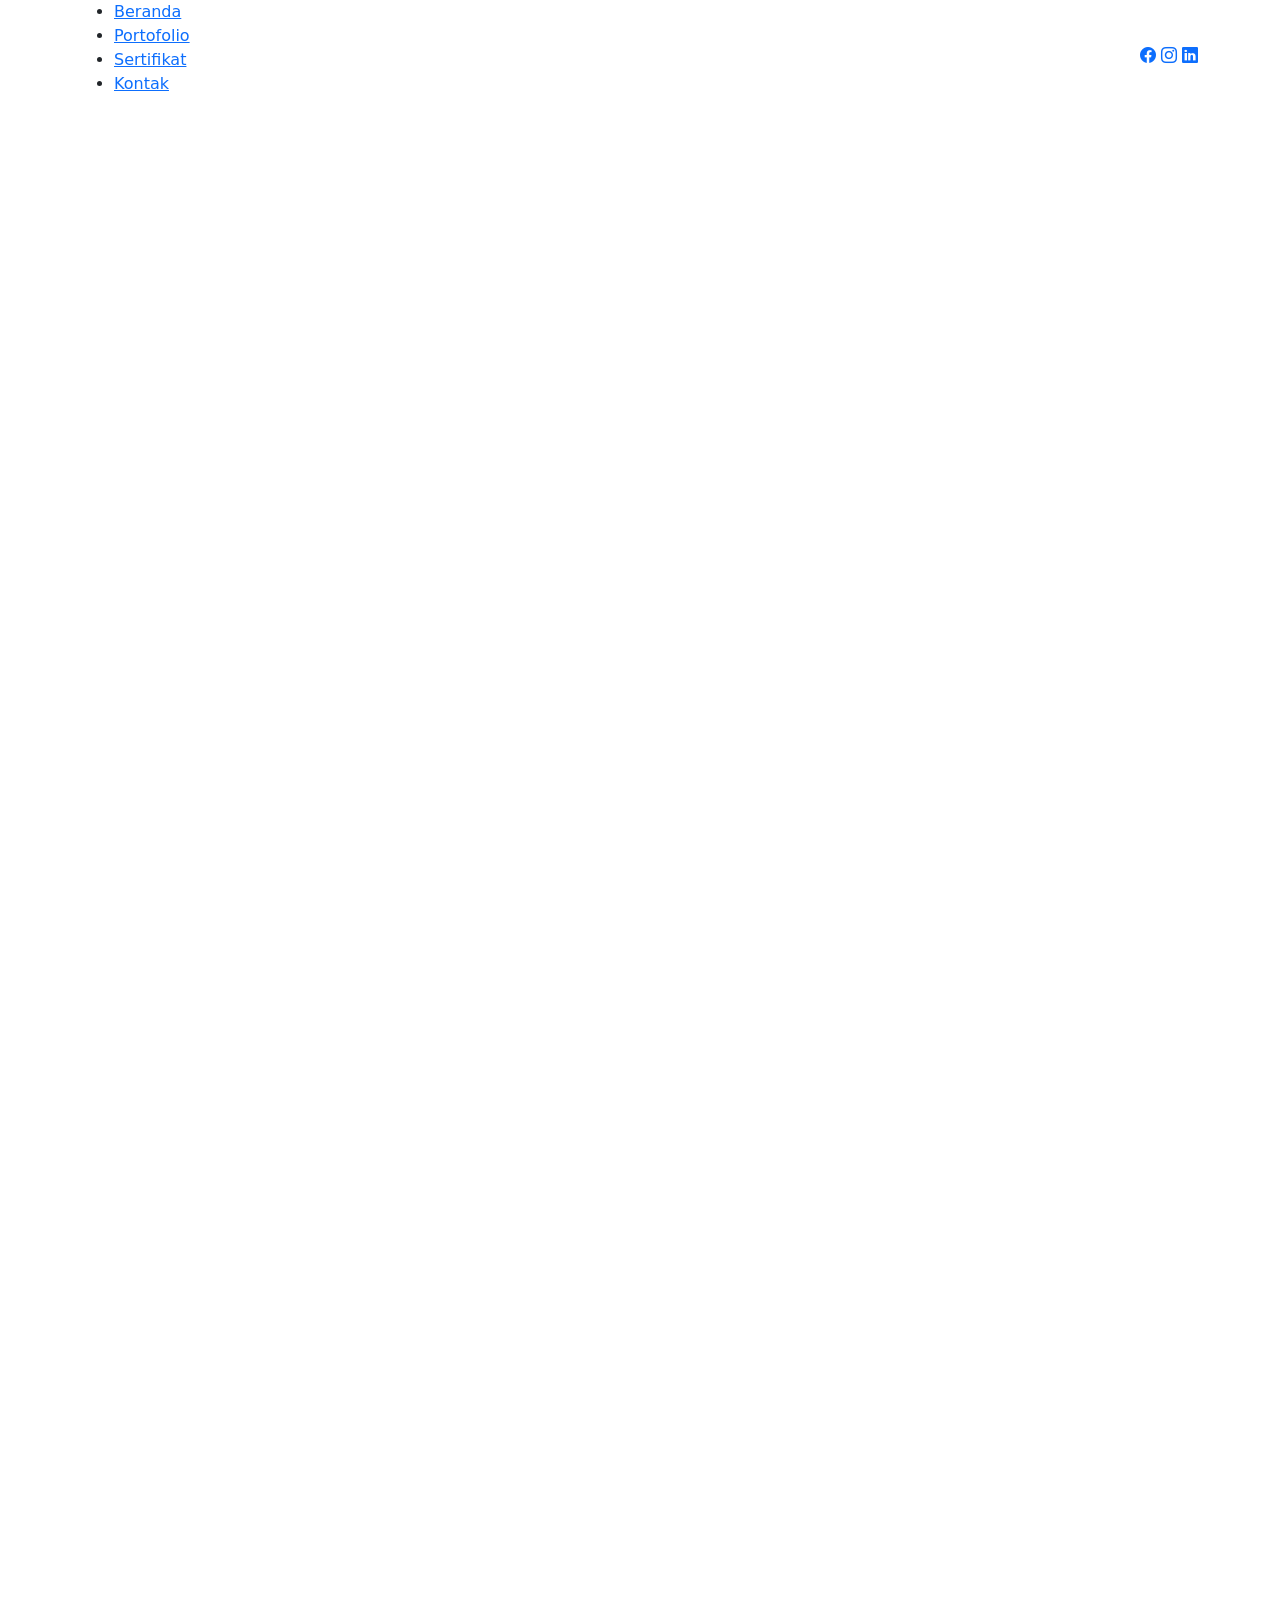
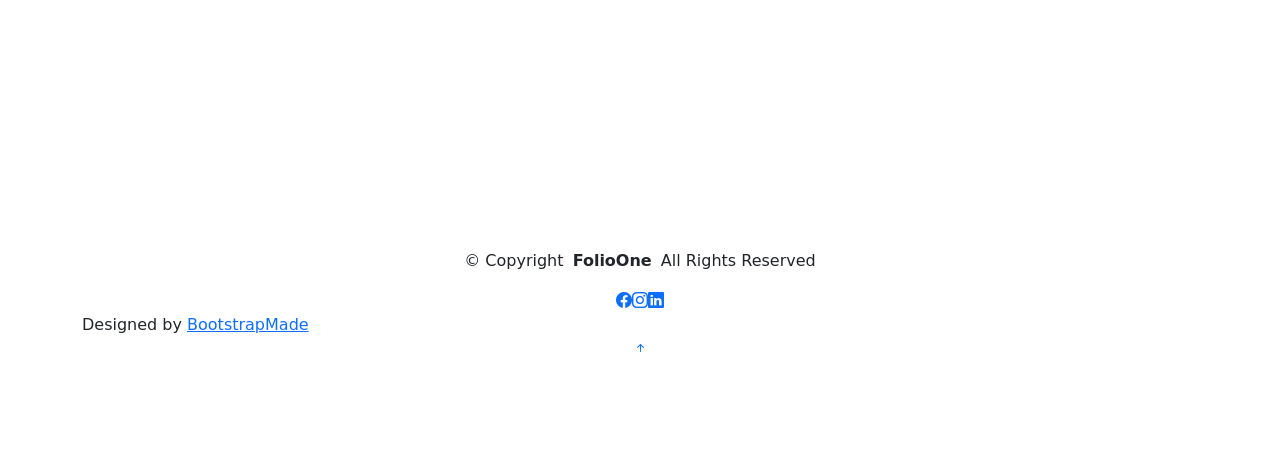
==== index.html @ f4ed646d "fix: add missing quote to portfolio link href in hero section" ====
<!DOCTYPE html>
<html lang="en">

<head>
  <meta charset="utf-8">
  <meta content="width=device-width, initial-scale=1.0" name="viewport">
  <title>About - FolioOne Bootstrap Template</title>
  <meta name="description" content="">
  <meta name="keywords" content="">

  <!-- Favicons -->
  <link href="assets/img/favicon.png" rel="icon">
  <link href="assets/img/apple-touch-icon.png" rel="apple-touch-icon">

  <!-- Fonts -->
  <link href="https://fonts.googleapis.com" rel="preconnect">
  <link href="https://fonts.gstatic.com" rel="preconnect" crossorigin>
  <link
    href="https://fonts.googleapis.com/css2?family=Roboto:ital,wght@0,100;0,300;0,400;0,500;0,700;0,900;1,100;1,300;1,400;1,500;1,700;1,900&family=Poppins:ital,wght@0,100;0,200;0,300;0,400;0,500;0,600;0,700;0,800;0,900;1,100;1,200;1,300;1,400;1,500;1,600;1,700;1,800;1,900&family=Raleway:ital,wght@0,100;0,200;0,300;0,400;0,500;0,600;0,700;0,800;0,900;1,100;1,200;1,300;1,400;1,500;1,600;1,700;1,800;1,900&display=swap"
    rel="stylesheet">

  <!-- Vendor CSS Files -->
  <link href="assets/vendor/bootstrap/css/bootstrap.min.css" rel="stylesheet">
  <link href="assets/vendor/bootstrap-icons/bootstrap-icons.css" rel="stylesheet">
  <link href="assets/vendor/aos/aos.css" rel="stylesheet">
  <link href="assets/vendor/swiper/swiper-bundle.min.css" rel="stylesheet">
  <link href="assets/vendor/glightbox/css/glightbox.min.css" rel="stylesheet">

  <!-- Main CSS File -->
  <link href="assets/css/main.css" rel="stylesheet">

  <!-- =======================================================
  * Template Name: FolioOne
  * Template URL: https://bootstrapmade.com/folioone-bootstrap-portfolio-website-template/
  * Updated: Aug 23 2025 with Bootstrap v5.3.7
  * Author: BootstrapMade.com
  * License: https://bootstrapmade.com/license/
  ======================================================== -->
</head>

<body class="about-page">

  <header id="header" class="header d-flex align-items-center light-background sticky-top">
    <div class="container position-relative d-flex align-items-center justify-content-between">

      <!-- <a href="index.html" class="logo d-flex align-items-center me-auto me-xl-0">
      <img src="assets/img/logo.webp" alt="">
      <h1 class="sitename">FolioOne</h1> 
    </a> -->

      <nav id="navmenu" class="navmenu">
        <ul>
          <li><a href="index.html" class="active">Beranda</a></li>
          <li><a href="portfolio.html">Portofolio</a></li>
          <li><a href="certificate.html">Sertifikat</a></li>
          <li><a href="contact.html">Kontak</a></li>
        </ul>
        <i class="mobile-nav-toggle d-xl-none bi bi-list"></i>
      </nav>

      <div class="header-social-links">
        <a href="https://www.facebook.com/fsyam26" class="facebook"><i class="bi bi-facebook"></i></a>
        <a href="https://www.instagram.com/fsyam26/" class="instagram"><i class="bi bi-instagram"></i></a>
        <a href="https://www.linkedin.com/in/muh-fatta-nur-razaq/" class="linkedin"><i class="bi bi-linkedin"></i></a>
      </div>

    </div>
  </header>

  <main class="main">

    <!-- About Section -->
    <section id="about" class="about section">

      <div class="container" data-aos="fade-up" data-aos-delay="100">

        <!-- Intro + Photo -->
        <div class="row align-items-center justify-content-between gy-5 mb-5">
          <div class="col-lg-7" data-aos="fade-right" data-aos-delay="150">
            <div class="intro-content">
              <h2 class="headline">Hai, Saya Muh. Fatta Nur Razaq - Fullstack Web Developer & IT Support</h2>
              <p class="lead">
                Saya adalah seorang yang mendedikasikan diri di berbagai bidang IT. saya memilki cukup banyak pengalaman
                di bidang IT Support, Networking hingga Programmer. Saya juga adalah seorang individu yang memiliki
                semangat tinggi, bisa belajar apapun dengan cepat, dapat bekerja secara individu atau bekerja sama team.
                Pengalaman di berbagai organisasi dan project telah membentuk saya menjadi pribadi yang komunikatif,
                disiplin, dan siap menghadapi tantangan baru.
              </p>

              <div class="cta-group">
                <a href="portfolio.html" class="btn-ghost">
                  Lihat Portofolio Saya <i class="bi bi-arrow-up-right"></i>
                </a>
                <a href="https://drive.google.com/file/d/1o1A6Z3FW9m6kDd_nyjlaLbIFrN9CROD2/view?usp=sharing"
                  class="link-underline">
                  Unduh Resume <i class="bi bi-download"></i>
                </a>
              </div>
            </div>
          </div>

          <div class="col-lg-5" data-aos="zoom-in" data-aos-delay="250">
            <figure class="profile-figure text-center text-lg-end">
              <img src="assets/img/profile/gw2.jpeg" alt="Portrait of Alex" class="img-fluid profile-photo">
            </figure>
          </div>
        </div>
        <!-- End Intro + Photo -->

        <!-- Skills Grid -->
        <div class="mb-5">
          <div class="row g-4">
            <div class="col-6 col-md-4 col-lg-3" data-aos="fade-up" data-aos-delay="120">
              <div class="skill-item">
                <i class="bi bi-laptop"></i>
                <h3>Fullstack Dev</h3>
                <p>Membangun aplikasi tangguh dengan Laravel, React, Filament, & Tailwind.</p>
              </div>
            </div>
            <div class="col-6 col-md-4 col-lg-3" data-aos="fade-up" data-aos-delay="180">
              <div class="skill-item">
                <i class="bi bi-cpu"></i>
                <h3>Machine Learning</h3>
                <p>Mengembangkan model prediktif menggunakan Python, Scikit-learn & Pandas.</p>
              </div>
            </div>
            <div class="col-6 col-md-4 col-lg-3" data-aos="fade-up" data-aos-delay="240">
              <div class="skill-item">
                <i class="bi bi-tools"></i>
                <h3>IT Support</h3>
                <p>Ahli dalam troubleshooting perangkat keras & konfigurasi jaringan.</p>
              </div>
            </div>
            <div class="col-6 col-md-4 col-lg-3" data-aos="fade-up" data-aos-delay="300">
              <div class="skill-item">
                <i class="bi bi-database"></i>
                <h3>Data Analysis</h3>
                <p>Mengubah data kompleks menjadi wawasan dengan MySQL & alat Analisis.</p>
              </div>
            </div>
          </div>
        </div>
        <!-- End Skills Grid -->

        <!-- Education Section -->
        <h3 class="mb-4" data-aos="fade-up">Riwayat Pendidikan</h3>
        <div class="mb-5">
          <div class="row g-4">
            <div class="col-md-6" data-aos="fade-up" data-aos-delay="100">
              <article class="timeline-item">
                <span class="dot"></span>
                <time>2018 - 2021</time>
                <h4>Teknik Komputer dan Jaringan</h4>
                <p class="mb-1"><strong>SMKS YPPP Wonomulyo</strong></p>
                <p>Lulus dengan rata-rata 82.69. Fokus pada infrastruktur jaringan dan troubleshooting.</p>
              </article>
            </div>
            <div class="col-md-6" data-aos="fade-up" data-aos-delay="200">
              <article class="timeline-item">
                <span class="dot"></span>
                <time>2021 - Sekarang</time>
                <h4>S1 Informatika</h4>
                <p class="mb-1"><strong>Universitas Muhammadiyah Semarang</strong></p>
                <p>GPA: 3.87. Aktif dalam organisasi mahasiswa dan riset teknologi.</p>
              </article>
            </div>
          </div>
        </div>

        <!-- Experience Section -->
        <h3 class="mb-4" data-aos="fade-up">Pengalaman Kerja</h3>
        <div class="mb-5">
          <div class="row g-4">
            <div class="col-md-6 col-lg-3" data-aos="fade-up" data-aos-delay="100">
              <article class="timeline-item">
                <span class="dot"></span>
                <time>Jul 2025 - Nov 2025</time>
                <h4>Programmer</h4>
                <p class="mb-1"><strong>Media Center UNIMUS</strong></p>
                <p>Membangun sistem informasi monitoring beasiswa menggunakan Laravel & Filament.</p>
              </article>
            </div>
            <div class="col-md-6 col-lg-3" data-aos="fade-up" data-aos-delay="150">
              <article class="timeline-item">
                <span class="dot"></span>
                <time>Okt 2024 - Des 2024</time>
                <h4>Programmer</h4>
                <p class="mb-1"><strong>PT. Mustikara Inovasi Digital</strong></p>
                <p>Mengembangkan modul aplikasi manajemen keuangan dan pelaporan.</p>
              </article>
            </div>
            <div class="col-md-6 col-lg-3" data-aos="fade-up" data-aos-delay="200">
              <article class="timeline-item">
                <span class="dot"></span>
                <time>Agu 2023 - Des 2023</time>
                <h4>IT & Database Staff</h4>
                <p class="mb-1"><strong>Yayasan Mentari Sehat</strong></p>
                <p>Analisis data pasien TBC & pembuatan website company profile.</p>
              </article>
            </div>
            <div class="col-md-6 col-lg-3" data-aos="fade-up" data-aos-delay="300">
              <article class="timeline-item">
                <span class="dot"></span>
                <time>2022 - 2023</time>
                <h4>Ketua Dept. Riset</h4>
                <p class="mb-1"><strong>HM Informatika</strong></p>
                <p>Mengadakan seminar riset & mendirikan Informatic Study Club.</p>
              </article>
            </div>
            <div class="col-md-6 col-lg-3" data-aos="fade-up" data-aos-delay="400">
              <article class="timeline-item">
                <span class="dot"></span>
                <time>2019 - 2020</time>
                <h4>Ketua IT Center</h4>
                <p class="mb-1"><strong>SMKS YPPP Wonomulyo</strong></p>
                <p>Teknisi UTBK, Maintenance Lab Komputer & Jaringan.</p>
              </article>
            </div>
          </div>
        </div>

      </div>

    </section><!-- /About Section -->

    <!-- Skills Section -->
    <section id="skills" class="skills section">

      <!-- Section Title -->
      <div class="container section-title" data-aos="fade-up">
        <h2>Skill</h2>
      </div><!-- End Section Title -->

      <div class="container" data-aos="fade-up" data-aos-delay="100">

        <div class="row g-4 skills-animation">

          <div class="col-md-6 col-lg-3" data-aos="fade-up" data-aos-delay="100">
            <div class="skill-box">
              <h3>Backend</h3>
              <p>Pengembangan backend yang aman dan scalable.</p>
              <span class="text-end d-block">95%</span>
              <div class="progress">
                <div class="progress-bar" role="progressbar" aria-valuenow="95" aria-valuemin="0" aria-valuemax="100">
                </div>
              </div>
            </div>
          </div>

          <div class="col-md-6 col-lg-3" data-aos="fade-up" data-aos-delay="200">
            <div class="skill-box">
              <h3>Frontend</h3>
              <p>Membangun antarmuka modern dan responsif.</p>
              <span class="text-end d-block">50%</span>
              <div class="progress">
                <div class="progress-bar" role="progressbar" aria-valuenow="50" aria-valuemin="0" aria-valuemax="100"
                  style="width: 50%">
                </div>
              </div>
            </div>
          </div>

          <div class="col-md-6 col-lg-3" data-aos="fade-up" data-aos-delay="300">
            <div class="skill-box">
              <h3>Python & ML</h3>
              <p>Analisis data dan implementasi Machine Learning.</p>
              <span class="text-end d-block">80%</span>
              <div class="progress">
                <div class="progress-bar" role="progressbar" aria-valuenow="80" aria-valuemin="0" aria-valuemax="100">
                </div>
              </div>
            </div>
          </div>

          <div class="col-md-6 col-lg-3" data-aos="fade-up" data-aos-delay="400">
            <div class="skill-box">
              <h3>IT Support</h3>
              <p>Troubleshooting hardware dan konfigurasi jaringan.</p>
              <span class="text-end d-block">90%</span>
              <div class="progress">
                <div class="progress-bar" role="progressbar" aria-valuenow="90" aria-valuemin="0" aria-valuemax="100">
                </div>
              </div>
            </div>
          </div>

        </div>

      </div>

    </section><!-- /Skills Section -->

    <!-- Stats Section -->
    <section id="stats" class="stats section dark-background">

      <div class="container" data-aos="fade-up" data-aos-delay="100">

        <div class="row align-items-center">
          <div class="col-lg-12">
            <div class="row counters text-center">
              <div class="col-md-4" data-aos="fade-up" data-aos-delay="300">
                <h2><span data-purecounter-start="0" data-purecounter-end="10" data-purecounter-duration="1"
                    class="purecounter"></span>+</h2>
                <p>Proyek Selesai</p>
              </div>

              <div class="col-md-4" data-aos="fade-up" data-aos-delay="400">
                <h2><span data-purecounter-start="0" data-purecounter-end="2" data-purecounter-duration="1"
                    class="purecounter"></span>+</h2>
                <p>Model Machine Learning</p>
              </div>

              <div class="col-md-4" data-aos="fade-up" data-aos-delay="500">
                <h2><span data-purecounter-start="0" data-purecounter-end="1" data-purecounter-duration="1"
                    class="purecounter"></span>+</h2>
                <p>Tahun Pengalaman</p>
              </div>
            </div>
          </div>
        </div>
      </div>

    </section><!-- /Stats Section -->

  </main>

  <footer id="footer" class="footer">

    <div class="container">
      <div class="copyright text-center ">
        <p>© <span>Copyright</span> <strong class="px-1 sitename">FolioOne</strong> <span>All Rights Reserved<br></span>
        </p>
      </div>
      <div class="social-links d-flex justify-content-center">
        <a href="https://www.facebook.com/fsyam26"><i class="bi bi-facebook"></i></a>
        <a href="https://www.instagram.com/fsyam26/"><i class="bi bi-instagram"></i></a>
        <a href="https://www.linkedin.com/in/muh-fatta-nur-razaq/"><i class="bi bi-linkedin"></i></a>
      </div>
      <div class="credits">
        <!-- All the links in the footer should remain intact. -->
        <!-- You can delete the links only if you've purchased the pro version. -->
        <!-- Licensing information: https://bootstrapmade.com/license/ -->
        <!-- Purchase the pro version with working PHP/AJAX contact form: [buy-url] -->
        Designed by <a href="https://bootstrapmade.com/">BootstrapMade</a>
      </div>
    </div>

  </footer>

  <!-- Scroll Top -->
  <a href="#" id="scroll-top" class="scroll-top d-flex align-items-center justify-content-center"><i
      class="bi bi-arrow-up-short"></i></a>

  <!-- Preloader -->
  <div id="preloader"></div>

  <!-- Vendor JS Files -->
  <script src="assets/vendor/bootstrap/js/bootstrap.bundle.min.js"></script>
  <script src="assets/vendor/php-email-form/validate.js"></script>
  <script src="assets/vendor/aos/aos.js"></script>
  <script src="assets/vendor/typed.js/typed.umd.js"></script>
  <script src="assets/vendor/waypoints/noframework.waypoints.js"></script>
  <script src="assets/vendor/purecounter/purecounter_vanilla.js"></script>
  <script src="assets/vendor/swiper/swiper-bundle.min.js"></script>
  <script src="assets/vendor/imagesloaded/imagesloaded.pkgd.min.js"></script>
  <script src="assets/vendor/isotope-layout/isotope.pkgd.min.js"></script>
  <script src="assets/vendor/glightbox/js/glightbox.min.js"></script>

  <!-- Main JS File -->
  <script src="assets/js/main.js"></script>

</body>

</html>
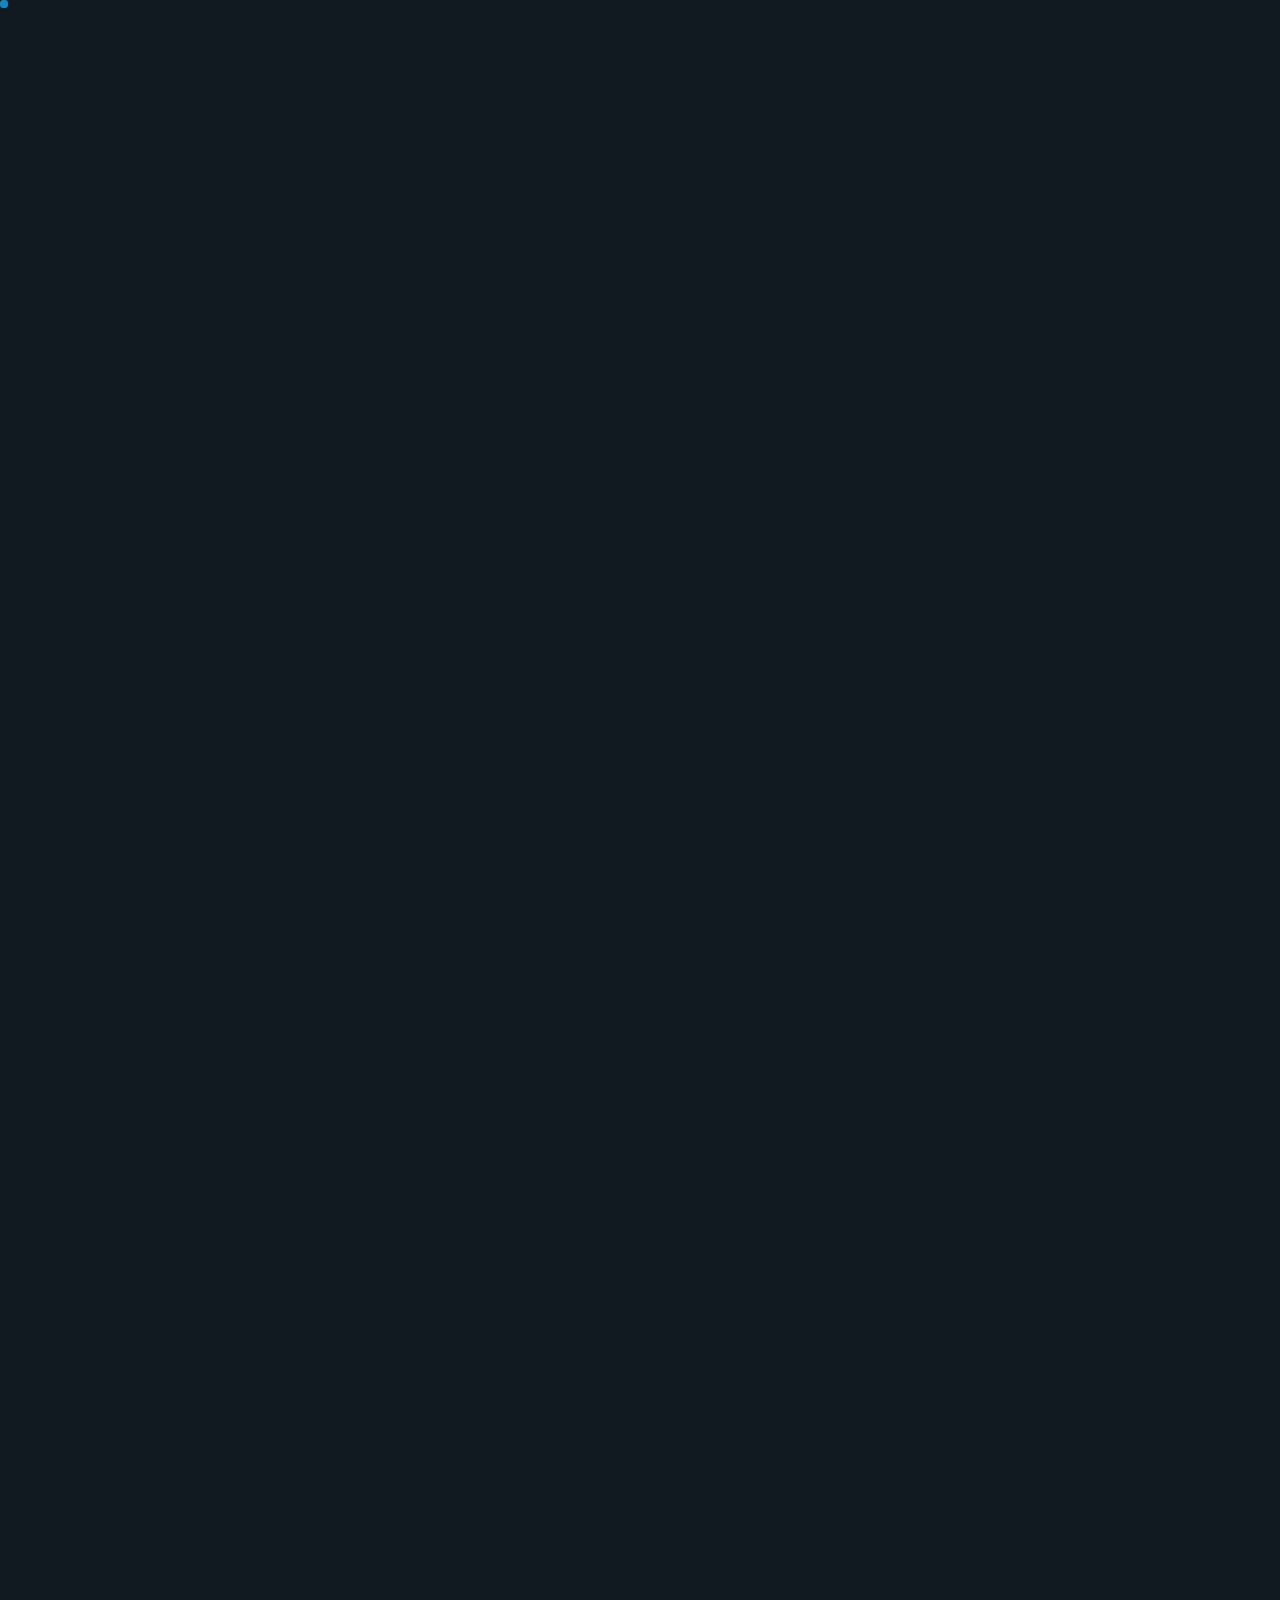
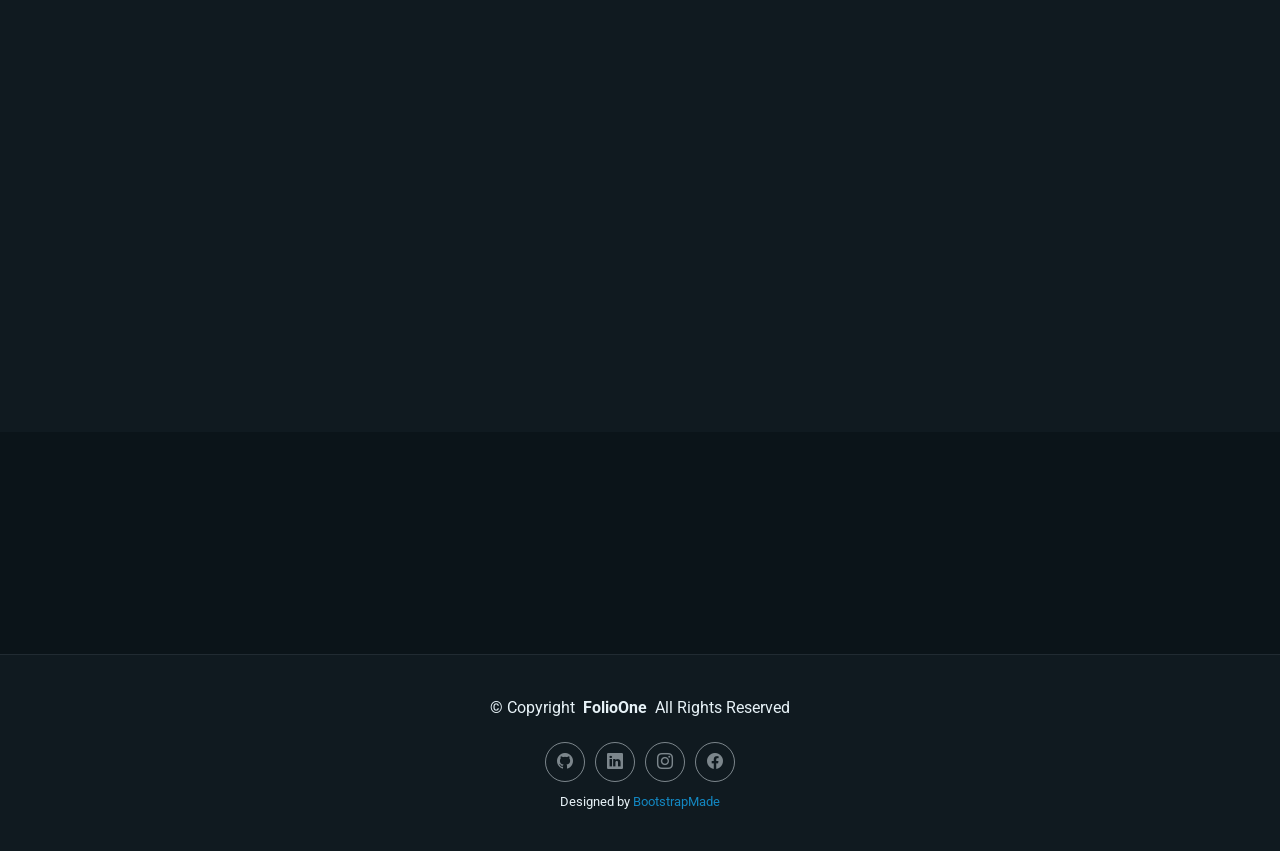
==== commit 04f8d0bb: "feat: sync CV profile, add fullpage portfolio items, apply glassmorphism and unify typography" ====
--- a/index.html
+++ b/index.html
@@ -4,9 +4,9 @@
 <head>
   <meta charset="utf-8">
   <meta content="width=device-width, initial-scale=1.0" name="viewport">
-  <title>About - FolioOne Bootstrap Template</title>
-  <meta name="description" content="">
-  <meta name="keywords" content="">
+  <title>Muh. Fatta Nur Razaq - IT Support &amp; Web Developer</title>
+  <meta name="description" content="Portofolio Muh. Fatta Nur Razaq - IT Support, Networking, dan Web Developer.">
+  <meta name="keywords" content="IT Support, Networking, Web Developer, Muh Fatta Nur Razaq, Portofolio">
 
   <!-- Favicons -->
   <link href="assets/img/favicon.png" rel="icon">
@@ -59,9 +59,10 @@
       </nav>
 
       <div class="header-social-links">
+        <a href="https://github.com/Fatt-Szx" class="github"><i class="bi bi-github"></i></a>
+        <a href="https://www.linkedin.com/in/muh-fatta-nur-razaq/" class="linkedin"><i class="bi bi-linkedin"></i></a>
+        <a href="https://www.instagram.com/fsyam26/" class="instagram"><i class="bi bi-instagram"></i></a>
         <a href="https://www.facebook.com/fsyam26" class="facebook"><i class="bi bi-facebook"></i></a>
-        <a href="https://www.instagram.com/fsyam26/" class="instagram"><i class="bi bi-instagram"></i></a>
-        <a href="https://www.linkedin.com/in/muh-fatta-nur-razaq/" class="linkedin"><i class="bi bi-linkedin"></i></a>
       </div>
 
     </div>
@@ -78,21 +79,16 @@
         <div class="row align-items-center justify-content-between gy-5 mb-5">
           <div class="col-lg-7" data-aos="fade-right" data-aos-delay="150">
             <div class="intro-content">
-              <h2 class="headline">Hai, Saya Muh. Fatta Nur Razaq - Fullstack Web Developer & IT Support</h2>
+              <h2 class="headline">Hai, Saya Muh. Fatta Nur Razaq - IT Support &amp; Web Developer</h2>
               <p class="lead">
-                Saya adalah seorang yang mendedikasikan diri di berbagai bidang IT. saya memilki cukup banyak pengalaman
-                di bidang IT Support, Networking hingga Programmer. Saya juga adalah seorang individu yang memiliki
-                semangat tinggi, bisa belajar apapun dengan cepat, dapat bekerja secara individu atau bekerja sama team.
-                Pengalaman di berbagai organisasi dan project telah membentuk saya menjadi pribadi yang komunikatif,
-                disiplin, dan siap menghadapi tantangan baru.
+                Lulusan S1 Informatika Universitas Muhammadiyah Semarang (IPK 3,87) dengan pengalaman di bidang IT Support dan Networking. Terampil dalam troubleshooting hardware/software, pemeliharaan perangkat, instalasi CCTV dan akses kontrol pintu, migrasi jaringan, serta dukungan teknis on-site maupun remote. Disiplin, komunikatif, dan berfokus pada pengembangan karier di bidang IT Infrastructure, Networking, serta System Administration.
               </p>
 
               <div class="cta-group">
                 <a href="portfolio.html" class="btn-ghost">
                   Lihat Portofolio Saya <i class="bi bi-arrow-up-right"></i>
                 </a>
-                <a href="https://drive.google.com/file/d/1o1A6Z3FW9m6kDd_nyjlaLbIFrN9CROD2/view?usp=sharing"
-                  class="link-underline">
+                <a href="Fatta - IT Support - CV.pdf" download class="link-underline" target="_blank">
                   Unduh Resume <i class="bi bi-download"></i>
                 </a>
               </div>
@@ -101,7 +97,7 @@
 
           <div class="col-lg-5" data-aos="zoom-in" data-aos-delay="250">
             <figure class="profile-figure text-center text-lg-end">
-              <img src="assets/img/profile/gw2.jpeg" alt="Portrait of Alex" class="img-fluid profile-photo">
+              <img src="assets/img/profile/gw2.jpeg" alt="Muh. Fatta Nur Razaq" class="img-fluid profile-photo">
             </figure>
           </div>
         </div>
@@ -112,30 +108,30 @@
           <div class="row g-4">
             <div class="col-6 col-md-4 col-lg-3" data-aos="fade-up" data-aos-delay="120">
               <div class="skill-item">
-                <i class="bi bi-laptop"></i>
-                <h3>Fullstack Dev</h3>
-                <p>Membangun aplikasi tangguh dengan Laravel, React, Filament, & Tailwind.</p>
+                <i class="bi bi-tools"></i>
+                <h3>IT Support</h3>
+                <p>Troubleshooting hardware/software, PC, printer, serta dukungan teknis on-site &amp; remote.</p>
               </div>
             </div>
             <div class="col-6 col-md-4 col-lg-3" data-aos="fade-up" data-aos-delay="180">
               <div class="skill-item">
-                <i class="bi bi-cpu"></i>
-                <h3>Machine Learning</h3>
-                <p>Mengembangkan model prediktif menggunakan Python, Scikit-learn & Pandas.</p>
+                <i class="bi bi-hdd-network"></i>
+                <h3>Networking</h3>
+                <p>Konfigurasi Fortinet, MikroTik, failover dual ISP, dan infrastruktur jaringan.</p>
               </div>
             </div>
             <div class="col-6 col-md-4 col-lg-3" data-aos="fade-up" data-aos-delay="240">
               <div class="skill-item">
-                <i class="bi bi-tools"></i>
-                <h3>IT Support</h3>
-                <p>Ahli dalam troubleshooting perangkat keras & konfigurasi jaringan.</p>
+                <i class="bi bi-shield-lock"></i>
+                <h3>Access Control &amp; CCTV</h3>
+                <p>Instalasi CCTV, sistem kontrol akses pintu, dan pemeliharaan database absensi.</p>
               </div>
             </div>
             <div class="col-6 col-md-4 col-lg-3" data-aos="fade-up" data-aos-delay="300">
               <div class="skill-item">
-                <i class="bi bi-database"></i>
-                <h3>Data Analysis</h3>
-                <p>Mengubah data kompleks menjadi wawasan dengan MySQL & alat Analisis.</p>
+                <i class="bi bi-code-slash"></i>
+                <h3>Web Dev &amp; Data</h3>
+                <p>Pengembangan web (Laravel, Bootstrap/Tailwind) &amp; integrasi machine learning.</p>
               </div>
             </div>
           </div>
@@ -149,19 +145,19 @@
             <div class="col-md-6" data-aos="fade-up" data-aos-delay="100">
               <article class="timeline-item">
                 <span class="dot"></span>
-                <time>2018 - 2021</time>
-                <h4>Teknik Komputer dan Jaringan</h4>
-                <p class="mb-1"><strong>SMKS YPPP Wonomulyo</strong></p>
-                <p>Lulus dengan rata-rata 82.69. Fokus pada infrastruktur jaringan dan troubleshooting.</p>
-              </article>
-            </div>
-            <div class="col-md-6" data-aos="fade-up" data-aos-delay="200">
-              <article class="timeline-item">
-                <span class="dot"></span>
-                <time>2021 - Sekarang</time>
+                <time>Sep 2021 - Jun 2025</time>
                 <h4>S1 Informatika</h4>
                 <p class="mb-1"><strong>Universitas Muhammadiyah Semarang</strong></p>
-                <p>GPA: 3.87. Aktif dalam organisasi mahasiswa dan riset teknologi.</p>
+                <p>Lulusan S1 Informatika dengan IPK 3.87. Semarang, Jawa Tengah.</p>
+              </article>
+            </div>
+            <div class="col-md-6" data-aos="fade-up" data-aos-delay="200">
+              <article class="timeline-item">
+                <span class="dot"></span>
+                <time>Sep 2018 - Apr 2021</time>
+                <h4>Teknologi Komputer dan Jaringan</h4>
+                <p class="mb-1"><strong>SMKS YPPP Wonomulyo</strong></p>
+                <p>Lulus dengan rata-rata 82.69. Polewali Mandar, Sulawesi Barat.</p>
               </article>
             </div>
           </div>
@@ -171,49 +167,58 @@
         <h3 class="mb-4" data-aos="fade-up">Pengalaman Kerja</h3>
         <div class="mb-5">
           <div class="row g-4">
-            <div class="col-md-6 col-lg-3" data-aos="fade-up" data-aos-delay="100">
-              <article class="timeline-item">
-                <span class="dot"></span>
-                <time>Jul 2025 - Nov 2025</time>
-                <h4>Programmer</h4>
+            <div class="col-md-6 col-lg-4" data-aos="fade-up" data-aos-delay="100">
+              <article class="timeline-item">
+                <span class="dot"></span>
+                <time>Okt 2026</time>
+                <h4>Teknisi Lapangan (Freelance)</h4>
+                <p class="mb-1"><strong>Digiserve (Telkom) - Kendari</strong></p>
+                <p>Migrasi jaringan dari MikroTik ke Fortinet dengan dual ISP, konfigurasi failover, instalasi, dan troubleshooting jaringan.</p>
+              </article>
+            </div>
+            <div class="col-md-6 col-lg-4" data-aos="fade-up" data-aos-delay="150">
+              <article class="timeline-item">
+                <span class="dot"></span>
+                <time>Jan 2026 - Sep 2026</time>
+                <h4>Care Officer Support (IT Support)</h4>
+                <p class="mb-1"><strong>PT. Anugerah Citra Teknologi (Fingerspot)</strong></p>
+                <p>Troubleshooting hardware/software, perbaikan PC, printer, CCTV, perbaikan basis data absensi, instalasi kontrol akses pintu, dan remote support.</p>
+              </article>
+            </div>
+            <div class="col-md-6 col-lg-4" data-aos="fade-up" data-aos-delay="200">
+              <article class="timeline-item">
+                <span class="dot"></span>
+                <time>Okt 2025 - Jan 2026</time>
+                <h4>Divisi IT</h4>
+                <p class="mb-1"><strong>PT. Mustikara Inovasi Global</strong></p>
+                <p>Presentasi teknis dan demonstrasi produk kepada calon klien serta perancangan dan pengembangan website company profile customer.</p>
+              </article>
+            </div>
+            <div class="col-md-6 col-lg-4" data-aos="fade-up" data-aos-delay="250">
+              <article class="timeline-item">
+                <span class="dot"></span>
+                <time>Jul 2025 - Okt 2025</time>
+                <h4>Web Programmer (Magang)</h4>
                 <p class="mb-1"><strong>Media Center UNIMUS</strong></p>
-                <p>Membangun sistem informasi monitoring beasiswa menggunakan Laravel & Filament.</p>
-              </article>
-            </div>
-            <div class="col-md-6 col-lg-3" data-aos="fade-up" data-aos-delay="150">
-              <article class="timeline-item">
-                <span class="dot"></span>
-                <time>Okt 2024 - Des 2024</time>
-                <h4>Programmer</h4>
-                <p class="mb-1"><strong>PT. Mustikara Inovasi Digital</strong></p>
-                <p>Mengembangkan modul aplikasi manajemen keuangan dan pelaporan.</p>
-              </article>
-            </div>
-            <div class="col-md-6 col-lg-3" data-aos="fade-up" data-aos-delay="200">
+                <p>Membangun sistem informasi monitoring beasiswa realtime, sistem absensi geolocation, dan web company profile Prodi Arsitektur.</p>
+              </article>
+            </div>
+            <div class="col-md-6 col-lg-4" data-aos="fade-up" data-aos-delay="300">
               <article class="timeline-item">
                 <span class="dot"></span>
                 <time>Agu 2023 - Des 2023</time>
-                <h4>IT & Database Staff</h4>
-                <p class="mb-1"><strong>Yayasan Mentari Sehat</strong></p>
-                <p>Analisis data pasien TBC & pembuatan website company profile.</p>
-              </article>
-            </div>
-            <div class="col-md-6 col-lg-3" data-aos="fade-up" data-aos-delay="300">
-              <article class="timeline-item">
-                <span class="dot"></span>
-                <time>2022 - 2023</time>
-                <h4>Ketua Dept. Riset</h4>
-                <p class="mb-1"><strong>HM Informatika</strong></p>
-                <p>Mengadakan seminar riset & mendirikan Informatic Study Club.</p>
-              </article>
-            </div>
-            <div class="col-md-6 col-lg-3" data-aos="fade-up" data-aos-delay="400">
-              <article class="timeline-item">
-                <span class="dot"></span>
-                <time>2019 - 2020</time>
-                <h4>Ketua IT Center</h4>
-                <p class="mb-1"><strong>SMKS YPPP Wonomulyo</strong></p>
-                <p>Teknisi UTBK, Maintenance Lab Komputer & Jaringan.</p>
+                <h4>IT &amp; Database Staff (Magang)</h4>
+                <p class="mb-1"><strong>Yayasan Mentari Sehat Indonesia</strong></p>
+                <p>Pengembangan website profil yayasan, sistem deteksi TB berbasis Machine Learning, dan pelacakan database pasien.</p>
+              </article>
+            </div>
+            <div class="col-md-6 col-lg-4" data-aos="fade-up" data-aos-delay="350">
+              <article class="timeline-item">
+                <span class="dot"></span>
+                <time>Feb 2020 - Apr 2020</time>
+                <h4>IT Support</h4>
+                <p class="mb-1"><strong>IT Center SMKS YPPP Wonomulyo</strong></p>
+                <p>Konfigurasi komputer dan jaringan pelaksanaan UTBK, teknisi tanggap darurat, serta perbaikan dan perawatan laptop/PC sekolah.</p>
               </article>
             </div>
           </div>
@@ -237,8 +242,8 @@
 
           <div class="col-md-6 col-lg-3" data-aos="fade-up" data-aos-delay="100">
             <div class="skill-box">
-              <h3>Backend</h3>
-              <p>Pengembangan backend yang aman dan scalable.</p>
+              <h3>IT Support</h3>
+              <p>Troubleshooting hardware/software &amp; remote support.</p>
               <span class="text-end d-block">95%</span>
               <div class="progress">
                 <div class="progress-bar" role="progressbar" aria-valuenow="95" aria-valuemin="0" aria-valuemax="100">
@@ -249,33 +254,8 @@
 
           <div class="col-md-6 col-lg-3" data-aos="fade-up" data-aos-delay="200">
             <div class="skill-box">
-              <h3>Frontend</h3>
-              <p>Membangun antarmuka modern dan responsif.</p>
-              <span class="text-end d-block">50%</span>
-              <div class="progress">
-                <div class="progress-bar" role="progressbar" aria-valuenow="50" aria-valuemin="0" aria-valuemax="100"
-                  style="width: 50%">
-                </div>
-              </div>
-            </div>
-          </div>
-
-          <div class="col-md-6 col-lg-3" data-aos="fade-up" data-aos-delay="300">
-            <div class="skill-box">
-              <h3>Python & ML</h3>
-              <p>Analisis data dan implementasi Machine Learning.</p>
-              <span class="text-end d-block">80%</span>
-              <div class="progress">
-                <div class="progress-bar" role="progressbar" aria-valuenow="80" aria-valuemin="0" aria-valuemax="100">
-                </div>
-              </div>
-            </div>
-          </div>
-
-          <div class="col-md-6 col-lg-3" data-aos="fade-up" data-aos-delay="400">
-            <div class="skill-box">
-              <h3>IT Support</h3>
-              <p>Troubleshooting hardware dan konfigurasi jaringan.</p>
+              <h3>Networking</h3>
+              <p>Konfigurasi MikroTik, Fortinet, dual ISP failover.</p>
               <span class="text-end d-block">90%</span>
               <div class="progress">
                 <div class="progress-bar" role="progressbar" aria-valuenow="90" aria-valuemin="0" aria-valuemax="100">
@@ -284,6 +264,30 @@
             </div>
           </div>
 
+          <div class="col-md-6 col-lg-3" data-aos="fade-up" data-aos-delay="300">
+            <div class="skill-box">
+              <h3>Access Control &amp; CCTV</h3>
+              <p>Instalasi CCTV, door access &amp; database absensi.</p>
+              <span class="text-end d-block">88%</span>
+              <div class="progress">
+                <div class="progress-bar" role="progressbar" aria-valuenow="88" aria-valuemin="0" aria-valuemax="100">
+                </div>
+              </div>
+            </div>
+          </div>
+
+          <div class="col-md-6 col-lg-3" data-aos="fade-up" data-aos-delay="400">
+            <div class="skill-box">
+              <h3>Web Development</h3>
+              <p>Laravel, PHP, MySQL, Tailwind &amp; Bootstrap.</p>
+              <span class="text-end d-block">85%</span>
+              <div class="progress">
+                <div class="progress-bar" role="progressbar" aria-valuenow="85" aria-valuemin="0" aria-valuemax="100">
+                </div>
+              </div>
+            </div>
+          </div>
+
         </div>
 
       </div>
@@ -299,21 +303,21 @@
           <div class="col-lg-12">
             <div class="row counters text-center">
               <div class="col-md-4" data-aos="fade-up" data-aos-delay="300">
-                <h2><span data-purecounter-start="0" data-purecounter-end="10" data-purecounter-duration="1"
+                <h2><span data-purecounter-start="0" data-purecounter-end="12" data-purecounter-duration="1"
                     class="purecounter"></span>+</h2>
-                <p>Proyek Selesai</p>
+                <p>Proyek &amp; Implementasi</p>
               </div>
 
               <div class="col-md-4" data-aos="fade-up" data-aos-delay="400">
-                <h2><span data-purecounter-start="0" data-purecounter-end="2" data-purecounter-duration="1"
+                <h2><span data-purecounter-start="0" data-purecounter-end="6" data-purecounter-duration="1"
                     class="purecounter"></span>+</h2>
-                <p>Model Machine Learning</p>
+                <p>Pengalaman Kerja &amp; Magang</p>
               </div>
 
               <div class="col-md-4" data-aos="fade-up" data-aos-delay="500">
-                <h2><span data-purecounter-start="0" data-purecounter-end="1" data-purecounter-duration="1"
+                <h2><span data-purecounter-start="0" data-purecounter-end="3" data-purecounter-duration="1"
                     class="purecounter"></span>+</h2>
-                <p>Tahun Pengalaman</p>
+                <p>Tahun Pengalaman Teknis</p>
               </div>
             </div>
           </div>
@@ -332,9 +336,10 @@
         </p>
       </div>
       <div class="social-links d-flex justify-content-center">
+        <a href="https://github.com/Fatt-Szx"><i class="bi bi-github"></i></a>
+        <a href="https://www.linkedin.com/in/muh-fatta-nur-razaq/"><i class="bi bi-linkedin"></i></a>
+        <a href="https://www.instagram.com/fsyam26/"><i class="bi bi-instagram"></i></a>
         <a href="https://www.facebook.com/fsyam26"><i class="bi bi-facebook"></i></a>
-        <a href="https://www.instagram.com/fsyam26/"><i class="bi bi-instagram"></i></a>
-        <a href="https://www.linkedin.com/in/muh-fatta-nur-razaq/"><i class="bi bi-linkedin"></i></a>
       </div>
       <div class="credits">
         <!-- All the links in the footer should remain intact. -->
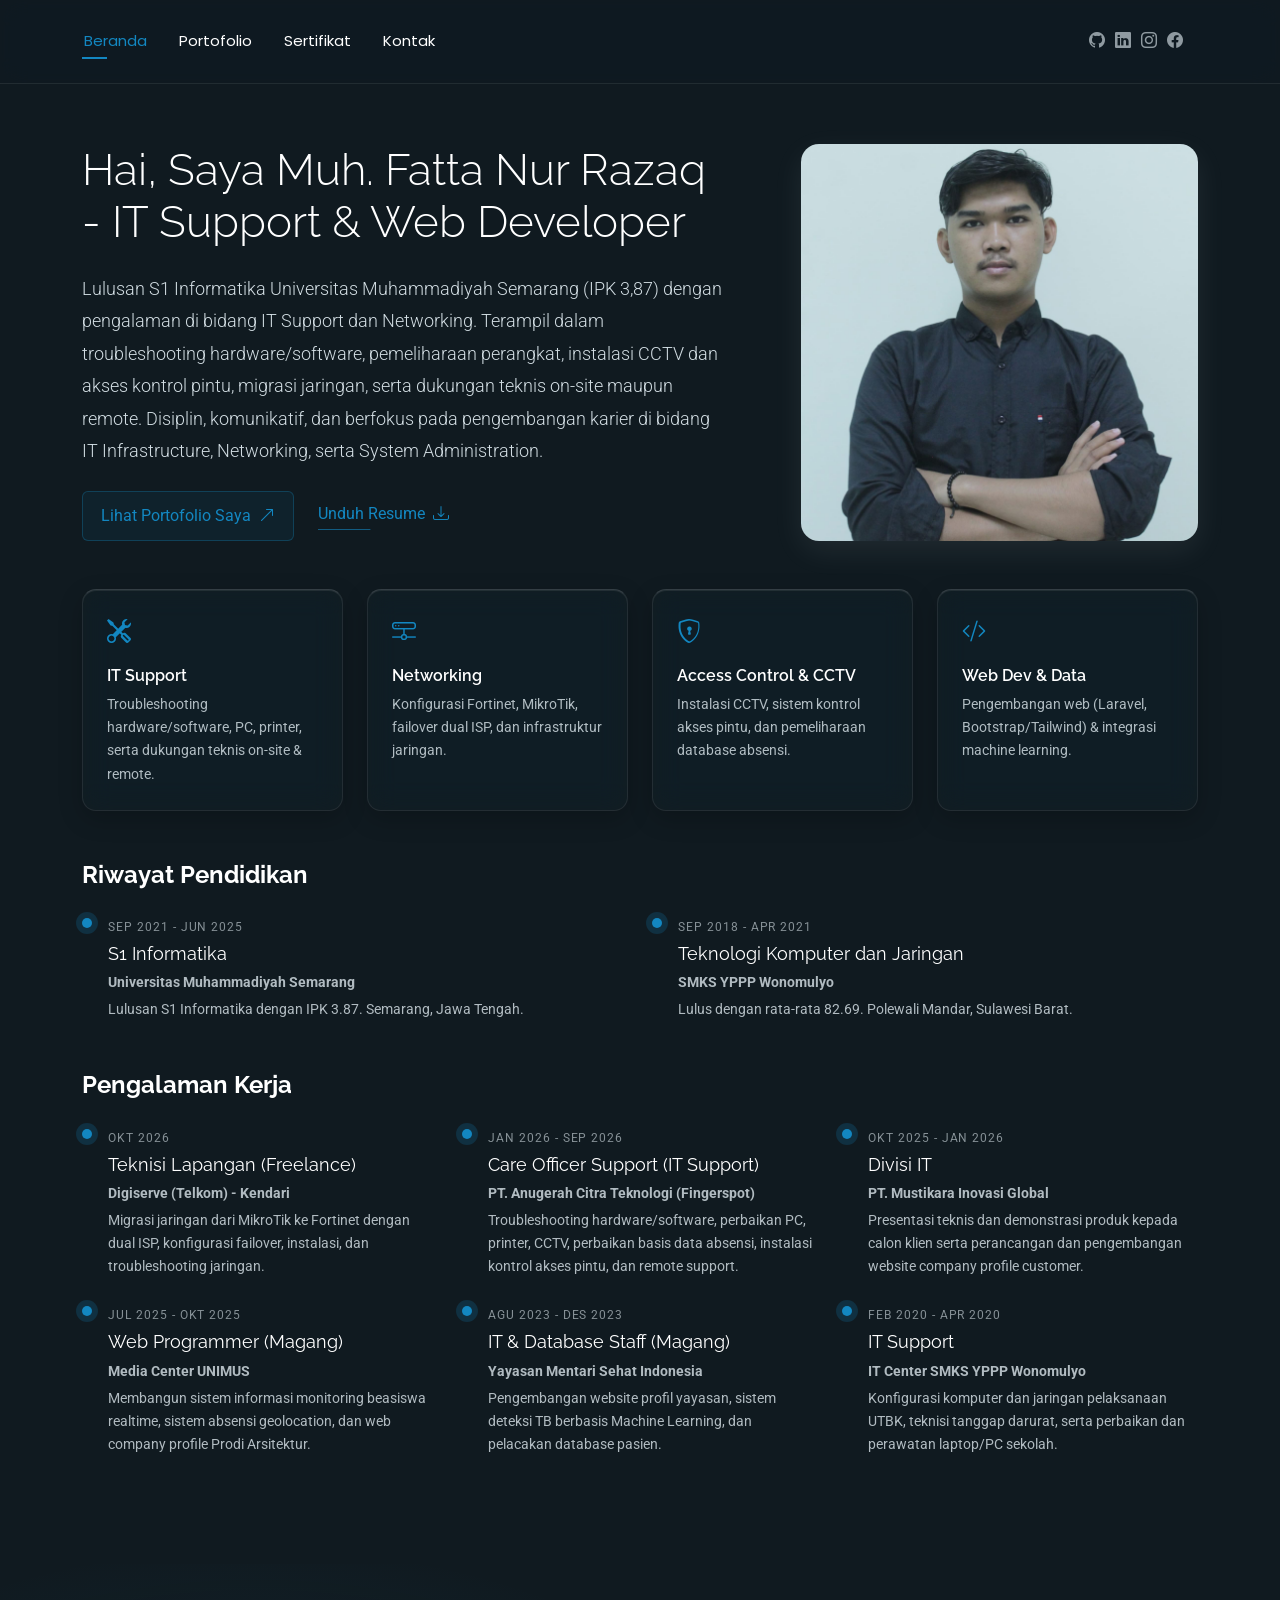
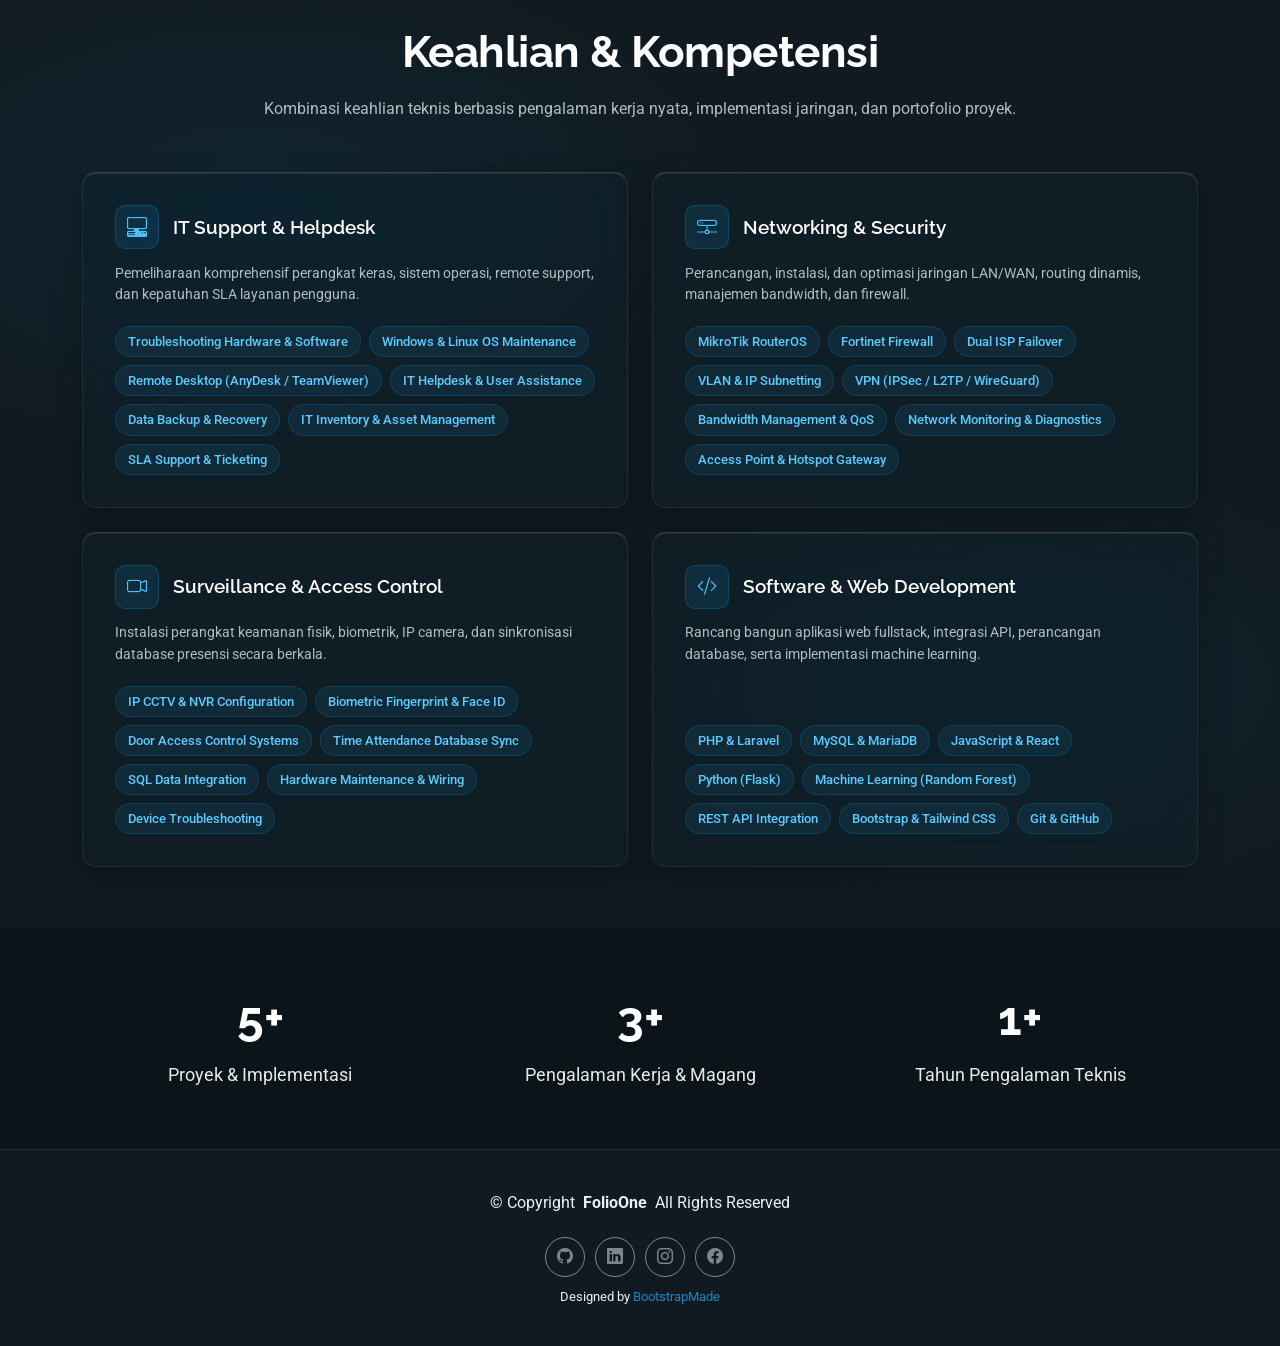
==== commit 47369663: "feat: replace skill progress bars with categorized capability tags matching CV and portfolio" ====
--- a/index.html
+++ b/index.html
@@ -233,57 +233,92 @@
 
       <!-- Section Title -->
       <div class="container section-title" data-aos="fade-up">
-        <h2>Skill</h2>
+        <h2>Keahlian &amp; Kompetensi</h2>
+        <p>Kombinasi keahlian teknis berbasis pengalaman kerja nyata, implementasi jaringan, dan portofolio proyek.</p>
       </div><!-- End Section Title -->
 
       <div class="container" data-aos="fade-up" data-aos-delay="100">
 
-        <div class="row g-4 skills-animation">
-
-          <div class="col-md-6 col-lg-3" data-aos="fade-up" data-aos-delay="100">
+        <div class="row g-4">
+
+          <!-- Category 1: IT Support & Infrastructure -->
+          <div class="col-lg-6" data-aos="fade-up" data-aos-delay="100">
             <div class="skill-box">
-              <h3>IT Support</h3>
-              <p>Troubleshooting hardware/software &amp; remote support.</p>
-              <span class="text-end d-block">95%</span>
-              <div class="progress">
-                <div class="progress-bar" role="progressbar" aria-valuenow="95" aria-valuemin="0" aria-valuemax="100">
-                </div>
-              </div>
-            </div>
-          </div>
-
-          <div class="col-md-6 col-lg-3" data-aos="fade-up" data-aos-delay="200">
+              <div class="skill-header">
+                <div class="skill-icon"><i class="bi bi-pc-display-horizontal"></i></div>
+                <h3>IT Support &amp; Helpdesk</h3>
+              </div>
+              <p>Pemeliharaan komprehensif perangkat keras, sistem operasi, remote support, dan kepatuhan SLA layanan pengguna.</p>
+              <div class="skill-tags">
+                <span>Troubleshooting Hardware &amp; Software</span>
+                <span>Windows &amp; Linux OS Maintenance</span>
+                <span>Remote Desktop (AnyDesk / TeamViewer)</span>
+                <span>IT Helpdesk &amp; User Assistance</span>
+                <span>Data Backup &amp; Recovery</span>
+                <span>IT Inventory &amp; Asset Management</span>
+                <span>SLA Support &amp; Ticketing</span>
+              </div>
+            </div>
+          </div>
+
+          <!-- Category 2: Networking & Security -->
+          <div class="col-lg-6" data-aos="fade-up" data-aos-delay="200">
             <div class="skill-box">
-              <h3>Networking</h3>
-              <p>Konfigurasi MikroTik, Fortinet, dual ISP failover.</p>
-              <span class="text-end d-block">90%</span>
-              <div class="progress">
-                <div class="progress-bar" role="progressbar" aria-valuenow="90" aria-valuemin="0" aria-valuemax="100">
-                </div>
-              </div>
-            </div>
-          </div>
-
-          <div class="col-md-6 col-lg-3" data-aos="fade-up" data-aos-delay="300">
+              <div class="skill-header">
+                <div class="skill-icon"><i class="bi bi-hdd-network"></i></div>
+                <h3>Networking &amp; Security</h3>
+              </div>
+              <p>Perancangan, instalasi, dan optimasi jaringan LAN/WAN, routing dinamis, manajemen bandwidth, dan firewall.</p>
+              <div class="skill-tags">
+                <span>MikroTik RouterOS</span>
+                <span>Fortinet Firewall</span>
+                <span>Dual ISP Failover</span>
+                <span>VLAN &amp; IP Subnetting</span>
+                <span>VPN (IPSec / L2TP / WireGuard)</span>
+                <span>Bandwidth Management &amp; QoS</span>
+                <span>Network Monitoring &amp; Diagnostics</span>
+                <span>Access Point &amp; Hotspot Gateway</span>
+              </div>
+            </div>
+          </div>
+
+          <!-- Category 3: Access Control & CCTV -->
+          <div class="col-lg-6" data-aos="fade-up" data-aos-delay="300">
             <div class="skill-box">
-              <h3>Access Control &amp; CCTV</h3>
-              <p>Instalasi CCTV, door access &amp; database absensi.</p>
-              <span class="text-end d-block">88%</span>
-              <div class="progress">
-                <div class="progress-bar" role="progressbar" aria-valuenow="88" aria-valuemin="0" aria-valuemax="100">
-                </div>
-              </div>
-            </div>
-          </div>
-
-          <div class="col-md-6 col-lg-3" data-aos="fade-up" data-aos-delay="400">
+              <div class="skill-header">
+                <div class="skill-icon"><i class="bi bi-camera-video"></i></div>
+                <h3>Surveillance &amp; Access Control</h3>
+              </div>
+              <p>Instalasi perangkat keamanan fisik, biometrik, IP camera, dan sinkronisasi database presensi secara berkala.</p>
+              <div class="skill-tags">
+                <span>IP CCTV &amp; NVR Configuration</span>
+                <span>Biometric Fingerprint &amp; Face ID</span>
+                <span>Door Access Control Systems</span>
+                <span>Time Attendance Database Sync</span>
+                <span>SQL Data Integration</span>
+                <span>Hardware Maintenance &amp; Wiring</span>
+                <span>Device Troubleshooting</span>
+              </div>
+            </div>
+          </div>
+
+          <!-- Category 4: Web & Machine Learning -->
+          <div class="col-lg-6" data-aos="fade-up" data-aos-delay="400">
             <div class="skill-box">
-              <h3>Web Development</h3>
-              <p>Laravel, PHP, MySQL, Tailwind &amp; Bootstrap.</p>
-              <span class="text-end d-block">85%</span>
-              <div class="progress">
-                <div class="progress-bar" role="progressbar" aria-valuenow="85" aria-valuemin="0" aria-valuemax="100">
-                </div>
+              <div class="skill-header">
+                <div class="skill-icon"><i class="bi bi-code-slash"></i></div>
+                <h3>Software &amp; Web Development</h3>
+              </div>
+              <p>Rancang bangun aplikasi web fullstack, integrasi API, perancangan database, serta implementasi machine learning.</p>
+              <div class="skill-tags">
+                <span>PHP &amp; Laravel</span>
+                <span>MySQL &amp; MariaDB</span>
+                <span>JavaScript &amp; React</span>
+                <span>Python (Flask)</span>
+                <span>Machine Learning (Random Forest)</span>
+                <span>REST API Integration</span>
+                <span>Bootstrap &amp; Tailwind CSS</span>
+                <span>Git &amp; GitHub</span>
               </div>
             </div>
           </div>
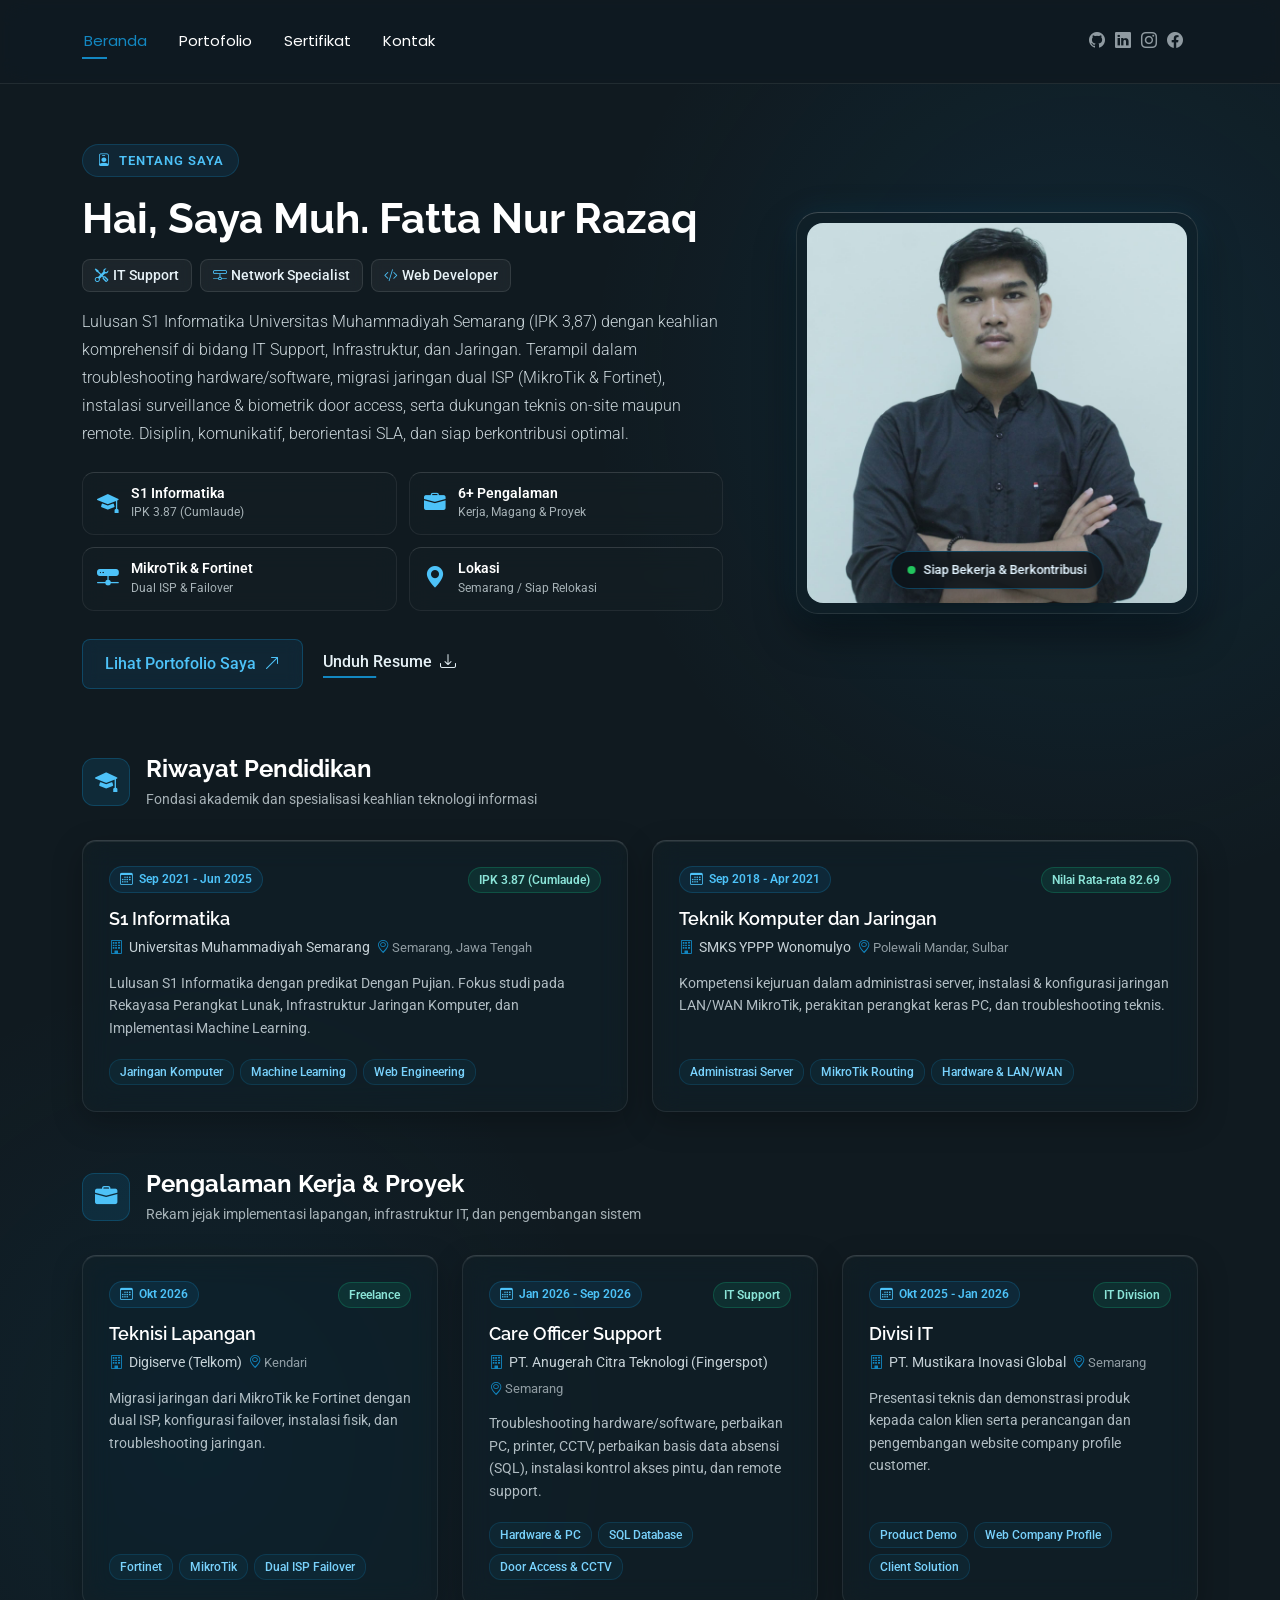
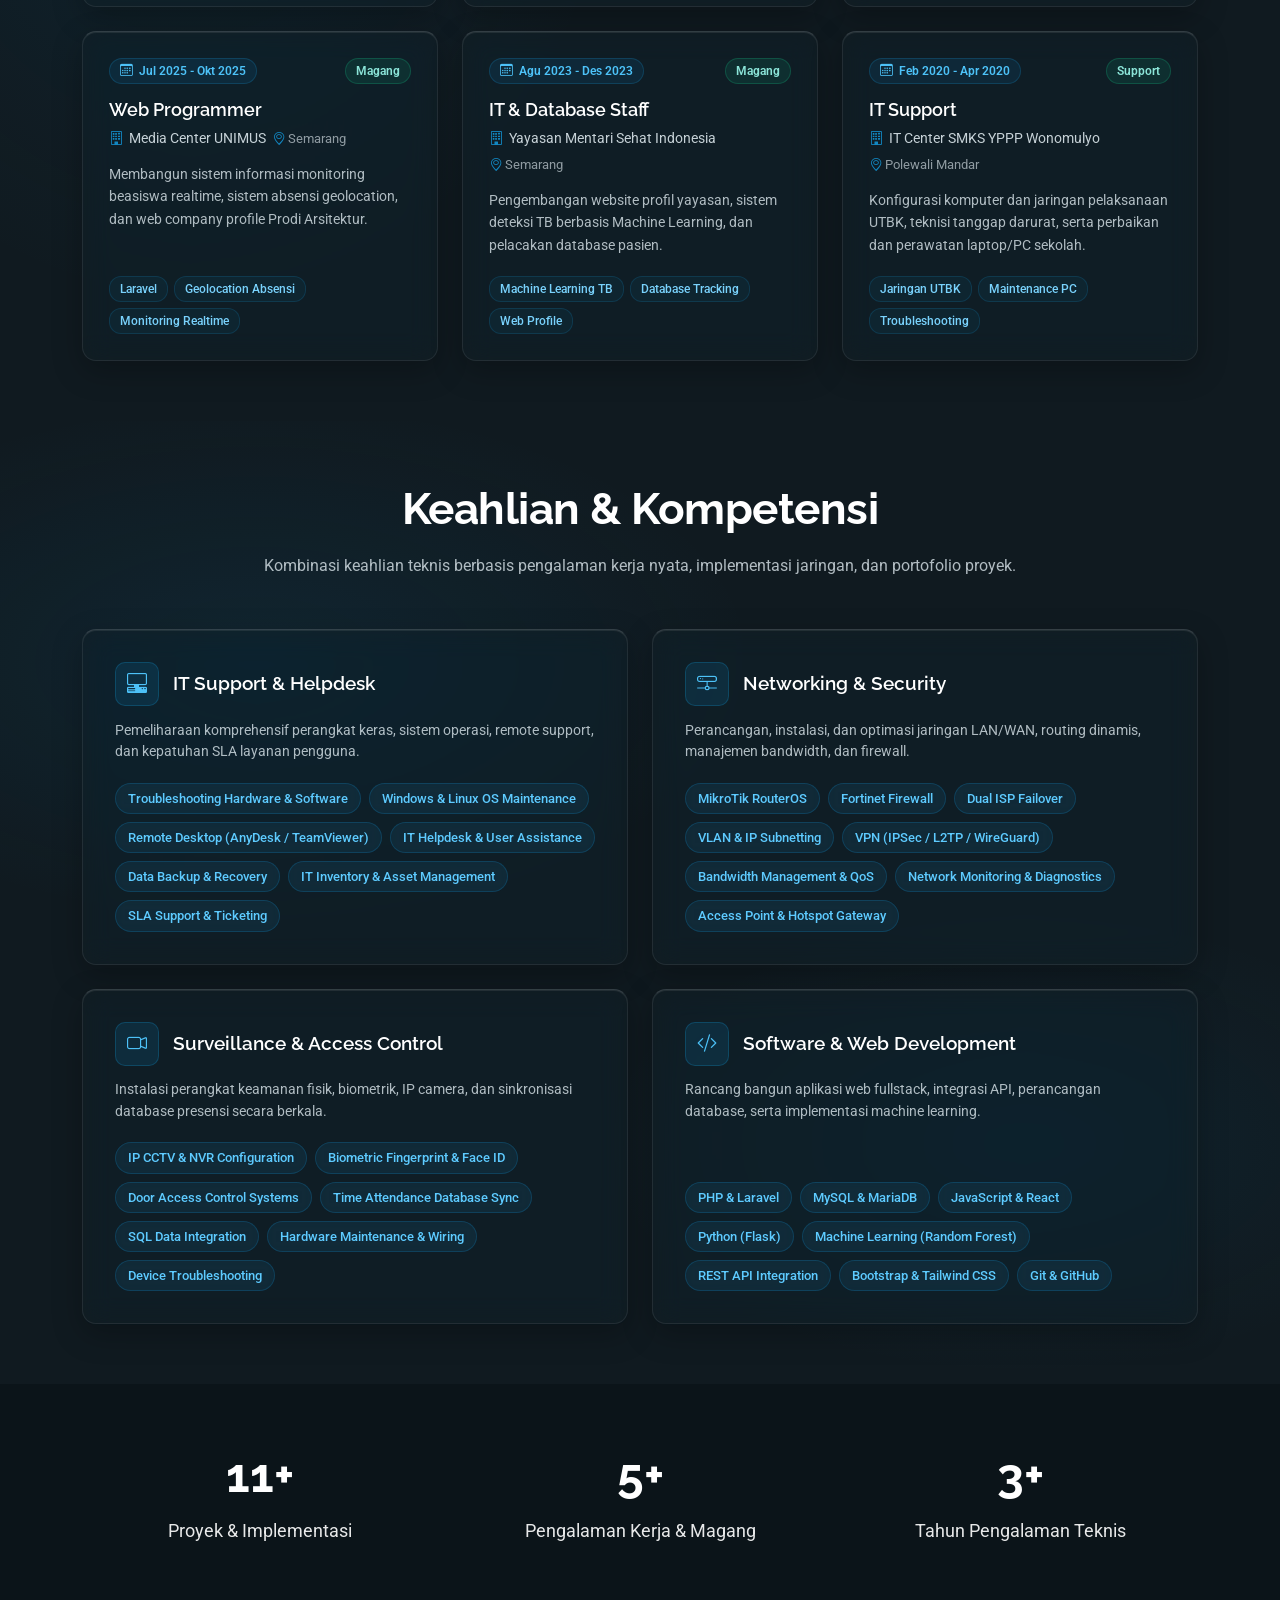
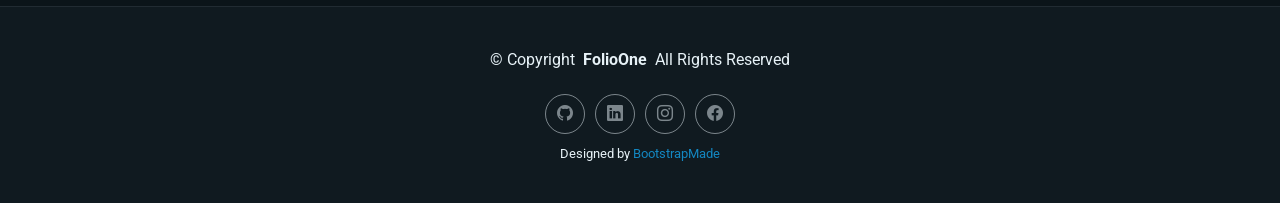
==== commit 776cf9a4: "feat: redesign about section with glassmorphism cards, quick highlights, and structured education & " ====
--- a/index.html
+++ b/index.html
@@ -76,13 +76,51 @@
       <div class="container" data-aos="fade-up" data-aos-delay="100">
 
         <!-- Intro + Photo -->
-        <div class="row align-items-center justify-content-between gy-5 mb-5">
+        <div class="row align-items-center justify-content-between gy-5 mb-5 pb-lg-3">
           <div class="col-lg-7" data-aos="fade-right" data-aos-delay="150">
             <div class="intro-content">
-              <h2 class="headline">Hai, Saya Muh. Fatta Nur Razaq - IT Support &amp; Web Developer</h2>
+              <span class="eyebrow"><i class="bi bi-person-badge me-2"></i>Tentang Saya</span>
+              <h2 class="headline">Hai, Saya Muh. Fatta Nur Razaq</h2>
+              <div class="sub-headline mb-3">
+                <span class="role-badge"><i class="bi bi-tools me-1"></i> IT Support</span>
+                <span class="role-badge"><i class="bi bi-hdd-network me-1"></i> Network Specialist</span>
+                <span class="role-badge"><i class="bi bi-code-slash me-1"></i> Web Developer</span>
+              </div>
               <p class="lead">
-                Lulusan S1 Informatika Universitas Muhammadiyah Semarang (IPK 3,87) dengan pengalaman di bidang IT Support dan Networking. Terampil dalam troubleshooting hardware/software, pemeliharaan perangkat, instalasi CCTV dan akses kontrol pintu, migrasi jaringan, serta dukungan teknis on-site maupun remote. Disiplin, komunikatif, dan berfokus pada pengembangan karier di bidang IT Infrastructure, Networking, serta System Administration.
+                Lulusan S1 Informatika Universitas Muhammadiyah Semarang (IPK 3,87) dengan keahlian komprehensif di bidang IT Support, Infrastruktur, dan Jaringan. Terampil dalam troubleshooting hardware/software, migrasi jaringan dual ISP (MikroTik &amp; Fortinet), instalasi surveillance &amp; biometrik door access, serta dukungan teknis on-site maupun remote. Disiplin, komunikatif, berorientasi SLA, dan siap berkontribusi optimal.
               </p>
+
+              <!-- Quick Highlights -->
+              <div class="about-highlights mb-4">
+                <div class="highlight-chip">
+                  <i class="bi bi-mortarboard-fill"></i>
+                  <div>
+                    <strong>S1 Informatika</strong>
+                    <span>IPK 3.87 (Cumlaude)</span>
+                  </div>
+                </div>
+                <div class="highlight-chip">
+                  <i class="bi bi-briefcase-fill"></i>
+                  <div>
+                    <strong>6+ Pengalaman</strong>
+                    <span>Kerja, Magang &amp; Proyek</span>
+                  </div>
+                </div>
+                <div class="highlight-chip">
+                  <i class="bi bi-hdd-network-fill"></i>
+                  <div>
+                    <strong>MikroTik &amp; Fortinet</strong>
+                    <span>Dual ISP &amp; Failover</span>
+                  </div>
+                </div>
+                <div class="highlight-chip">
+                  <i class="bi bi-geo-alt-fill"></i>
+                  <div>
+                    <strong>Lokasi</strong>
+                    <span>Semarang / Siap Relokasi</span>
+                  </div>
+                </div>
+              </div>
 
               <div class="cta-group">
                 <a href="portfolio.html" class="btn-ghost">
@@ -96,133 +134,236 @@
           </div>
 
           <div class="col-lg-5" data-aos="zoom-in" data-aos-delay="250">
-            <figure class="profile-figure text-center text-lg-end">
-              <img src="assets/img/profile/gw2.jpeg" alt="Muh. Fatta Nur Razaq" class="img-fluid profile-photo">
-            </figure>
+            <div class="profile-card text-center text-lg-end">
+              <div class="profile-img-wrap">
+                <img src="assets/img/profile/gw2.jpeg" alt="Muh. Fatta Nur Razaq" class="img-fluid profile-photo">
+                <div class="profile-status-badge">
+                  <span class="pulse-dot"></span>
+                  <span>Siap Bekerja &amp; Berkontribusi</span>
+                </div>
+              </div>
+            </div>
           </div>
         </div>
         <!-- End Intro + Photo -->
 
-        <!-- Skills Grid -->
-        <div class="mb-5">
-          <div class="row g-4">
-            <div class="col-6 col-md-4 col-lg-3" data-aos="fade-up" data-aos-delay="120">
-              <div class="skill-item">
-                <i class="bi bi-tools"></i>
-                <h3>IT Support</h3>
-                <p>Troubleshooting hardware/software, PC, printer, serta dukungan teknis on-site &amp; remote.</p>
-              </div>
-            </div>
-            <div class="col-6 col-md-4 col-lg-3" data-aos="fade-up" data-aos-delay="180">
-              <div class="skill-item">
-                <i class="bi bi-hdd-network"></i>
-                <h3>Networking</h3>
-                <p>Konfigurasi Fortinet, MikroTik, failover dual ISP, dan infrastruktur jaringan.</p>
-              </div>
-            </div>
-            <div class="col-6 col-md-4 col-lg-3" data-aos="fade-up" data-aos-delay="240">
-              <div class="skill-item">
-                <i class="bi bi-shield-lock"></i>
-                <h3>Access Control &amp; CCTV</h3>
-                <p>Instalasi CCTV, sistem kontrol akses pintu, dan pemeliharaan database absensi.</p>
-              </div>
-            </div>
-            <div class="col-6 col-md-4 col-lg-3" data-aos="fade-up" data-aos-delay="300">
-              <div class="skill-item">
-                <i class="bi bi-code-slash"></i>
-                <h3>Web Dev &amp; Data</h3>
-                <p>Pengembangan web (Laravel, Bootstrap/Tailwind) &amp; integrasi machine learning.</p>
-              </div>
-            </div>
-          </div>
-        </div>
-        <!-- End Skills Grid -->
-
         <!-- Education Section -->
-        <h3 class="mb-4" data-aos="fade-up">Riwayat Pendidikan</h3>
-        <div class="mb-5">
+        <div class="mb-5 pb-2">
+          <div class="about-block-header" data-aos="fade-up">
+            <div class="header-icon"><i class="bi bi-mortarboard-fill"></i></div>
+            <div>
+              <h3 class="block-title">Riwayat Pendidikan</h3>
+              <p class="block-subtitle">Fondasi akademik dan spesialisasi keahlian teknologi informasi</p>
+            </div>
+          </div>
+
           <div class="row g-4">
             <div class="col-md-6" data-aos="fade-up" data-aos-delay="100">
-              <article class="timeline-item">
-                <span class="dot"></span>
-                <time>Sep 2021 - Jun 2025</time>
-                <h4>S1 Informatika</h4>
-                <p class="mb-1"><strong>Universitas Muhammadiyah Semarang</strong></p>
-                <p>Lulusan S1 Informatika dengan IPK 3.87. Semarang, Jawa Tengah.</p>
-              </article>
-            </div>
+              <div class="about-card h-100">
+                <div class="card-meta">
+                  <span class="badge-date"><i class="bi bi-calendar3 me-1"></i> Sep 2021 - Jun 2025</span>
+                  <span class="badge-status">IPK 3.87 (Cumlaude)</span>
+                </div>
+                <h4 class="card-title">S1 Informatika</h4>
+                <div class="card-inst">
+                  <i class="bi bi-building"></i>
+                  <span>Universitas Muhammadiyah Semarang</span>
+                  <span class="card-loc"><i class="bi bi-geo-alt"></i> Semarang, Jawa Tengah</span>
+                </div>
+                <p class="card-desc">
+                  Lulusan S1 Informatika dengan predikat Dengan Pujian. Fokus studi pada Rekayasa Perangkat Lunak, Infrastruktur Jaringan Komputer, dan Implementasi Machine Learning.
+                </p>
+                <div class="card-tags">
+                  <span>Jaringan Komputer</span>
+                  <span>Machine Learning</span>
+                  <span>Web Engineering</span>
+                </div>
+              </div>
+            </div>
+
             <div class="col-md-6" data-aos="fade-up" data-aos-delay="200">
-              <article class="timeline-item">
-                <span class="dot"></span>
-                <time>Sep 2018 - Apr 2021</time>
-                <h4>Teknologi Komputer dan Jaringan</h4>
-                <p class="mb-1"><strong>SMKS YPPP Wonomulyo</strong></p>
-                <p>Lulus dengan rata-rata 82.69. Polewali Mandar, Sulawesi Barat.</p>
-              </article>
+              <div class="about-card h-100">
+                <div class="card-meta">
+                  <span class="badge-date"><i class="bi bi-calendar3 me-1"></i> Sep 2018 - Apr 2021</span>
+                  <span class="badge-status">Nilai Rata-rata 82.69</span>
+                </div>
+                <h4 class="card-title">Teknik Komputer dan Jaringan</h4>
+                <div class="card-inst">
+                  <i class="bi bi-building"></i>
+                  <span>SMKS YPPP Wonomulyo</span>
+                  <span class="card-loc"><i class="bi bi-geo-alt"></i> Polewali Mandar, Sulbar</span>
+                </div>
+                <p class="card-desc">
+                  Kompetensi kejuruan dalam administrasi server, instalasi &amp; konfigurasi jaringan LAN/WAN MikroTik, perakitan perangkat keras PC, dan troubleshooting teknis.
+                </p>
+                <div class="card-tags">
+                  <span>Administrasi Server</span>
+                  <span>MikroTik Routing</span>
+                  <span>Hardware &amp; LAN/WAN</span>
+                </div>
+              </div>
             </div>
           </div>
         </div>
+        <!-- End Education Section -->
 
         <!-- Experience Section -->
-        <h3 class="mb-4" data-aos="fade-up">Pengalaman Kerja</h3>
-        <div class="mb-5">
+        <div>
+          <div class="about-block-header" data-aos="fade-up">
+            <div class="header-icon"><i class="bi bi-briefcase-fill"></i></div>
+            <div>
+              <h3 class="block-title">Pengalaman Kerja &amp; Proyek</h3>
+              <p class="block-subtitle">Rekam jejak implementasi lapangan, infrastruktur IT, dan pengembangan sistem</p>
+            </div>
+          </div>
+
           <div class="row g-4">
+            <!-- Item 1 -->
             <div class="col-md-6 col-lg-4" data-aos="fade-up" data-aos-delay="100">
-              <article class="timeline-item">
-                <span class="dot"></span>
-                <time>Okt 2026</time>
-                <h4>Teknisi Lapangan (Freelance)</h4>
-                <p class="mb-1"><strong>Digiserve (Telkom) - Kendari</strong></p>
-                <p>Migrasi jaringan dari MikroTik ke Fortinet dengan dual ISP, konfigurasi failover, instalasi, dan troubleshooting jaringan.</p>
-              </article>
-            </div>
+              <div class="about-card h-100">
+                <div class="card-meta">
+                  <span class="badge-date"><i class="bi bi-calendar3 me-1"></i> Okt 2026</span>
+                  <span class="badge-status">Freelance</span>
+                </div>
+                <h4 class="card-title">Teknisi Lapangan</h4>
+                <div class="card-inst">
+                  <i class="bi bi-building"></i>
+                  <span>Digiserve (Telkom)</span>
+                  <span class="card-loc"><i class="bi bi-geo-alt"></i> Kendari</span>
+                </div>
+                <p class="card-desc">
+                  Migrasi jaringan dari MikroTik ke Fortinet dengan dual ISP, konfigurasi failover, instalasi fisik, dan troubleshooting jaringan.
+                </p>
+                <div class="card-tags">
+                  <span>Fortinet</span>
+                  <span>MikroTik</span>
+                  <span>Dual ISP Failover</span>
+                </div>
+              </div>
+            </div>
+
+            <!-- Item 2 -->
             <div class="col-md-6 col-lg-4" data-aos="fade-up" data-aos-delay="150">
-              <article class="timeline-item">
-                <span class="dot"></span>
-                <time>Jan 2026 - Sep 2026</time>
-                <h4>Care Officer Support (IT Support)</h4>
-                <p class="mb-1"><strong>PT. Anugerah Citra Teknologi (Fingerspot)</strong></p>
-                <p>Troubleshooting hardware/software, perbaikan PC, printer, CCTV, perbaikan basis data absensi, instalasi kontrol akses pintu, dan remote support.</p>
-              </article>
-            </div>
+              <div class="about-card h-100">
+                <div class="card-meta">
+                  <span class="badge-date"><i class="bi bi-calendar3 me-1"></i> Jan 2026 - Sep 2026</span>
+                  <span class="badge-status">IT Support</span>
+                </div>
+                <h4 class="card-title">Care Officer Support</h4>
+                <div class="card-inst">
+                  <i class="bi bi-building"></i>
+                  <span>PT. Anugerah Citra Teknologi (Fingerspot)</span>
+                  <span class="card-loc"><i class="bi bi-geo-alt"></i> Semarang</span>
+                </div>
+                <p class="card-desc">
+                  Troubleshooting hardware/software, perbaikan PC, printer, CCTV, perbaikan basis data absensi (SQL), instalasi kontrol akses pintu, dan remote support.
+                </p>
+                <div class="card-tags">
+                  <span>Hardware &amp; PC</span>
+                  <span>SQL Database</span>
+                  <span>Door Access &amp; CCTV</span>
+                </div>
+              </div>
+            </div>
+
+            <!-- Item 3 -->
             <div class="col-md-6 col-lg-4" data-aos="fade-up" data-aos-delay="200">
-              <article class="timeline-item">
-                <span class="dot"></span>
-                <time>Okt 2025 - Jan 2026</time>
-                <h4>Divisi IT</h4>
-                <p class="mb-1"><strong>PT. Mustikara Inovasi Global</strong></p>
-                <p>Presentasi teknis dan demonstrasi produk kepada calon klien serta perancangan dan pengembangan website company profile customer.</p>
-              </article>
-            </div>
+              <div class="about-card h-100">
+                <div class="card-meta">
+                  <span class="badge-date"><i class="bi bi-calendar3 me-1"></i> Okt 2025 - Jan 2026</span>
+                  <span class="badge-status">IT Division</span>
+                </div>
+                <h4 class="card-title">Divisi IT</h4>
+                <div class="card-inst">
+                  <i class="bi bi-building"></i>
+                  <span>PT. Mustikara Inovasi Global</span>
+                  <span class="card-loc"><i class="bi bi-geo-alt"></i> Semarang</span>
+                </div>
+                <p class="card-desc">
+                  Presentasi teknis dan demonstrasi produk kepada calon klien serta perancangan dan pengembangan website company profile customer.
+                </p>
+                <div class="card-tags">
+                  <span>Product Demo</span>
+                  <span>Web Company Profile</span>
+                  <span>Client Solution</span>
+                </div>
+              </div>
+            </div>
+
+            <!-- Item 4 -->
             <div class="col-md-6 col-lg-4" data-aos="fade-up" data-aos-delay="250">
-              <article class="timeline-item">
-                <span class="dot"></span>
-                <time>Jul 2025 - Okt 2025</time>
-                <h4>Web Programmer (Magang)</h4>
-                <p class="mb-1"><strong>Media Center UNIMUS</strong></p>
-                <p>Membangun sistem informasi monitoring beasiswa realtime, sistem absensi geolocation, dan web company profile Prodi Arsitektur.</p>
-              </article>
-            </div>
+              <div class="about-card h-100">
+                <div class="card-meta">
+                  <span class="badge-date"><i class="bi bi-calendar3 me-1"></i> Jul 2025 - Okt 2025</span>
+                  <span class="badge-status">Magang</span>
+                </div>
+                <h4 class="card-title">Web Programmer</h4>
+                <div class="card-inst">
+                  <i class="bi bi-building"></i>
+                  <span>Media Center UNIMUS</span>
+                  <span class="card-loc"><i class="bi bi-geo-alt"></i> Semarang</span>
+                </div>
+                <p class="card-desc">
+                  Membangun sistem informasi monitoring beasiswa realtime, sistem absensi geolocation, dan web company profile Prodi Arsitektur.
+                </p>
+                <div class="card-tags">
+                  <span>Laravel</span>
+                  <span>Geolocation Absensi</span>
+                  <span>Monitoring Realtime</span>
+                </div>
+              </div>
+            </div>
+
+            <!-- Item 5 -->
             <div class="col-md-6 col-lg-4" data-aos="fade-up" data-aos-delay="300">
-              <article class="timeline-item">
-                <span class="dot"></span>
-                <time>Agu 2023 - Des 2023</time>
-                <h4>IT &amp; Database Staff (Magang)</h4>
-                <p class="mb-1"><strong>Yayasan Mentari Sehat Indonesia</strong></p>
-                <p>Pengembangan website profil yayasan, sistem deteksi TB berbasis Machine Learning, dan pelacakan database pasien.</p>
-              </article>
-            </div>
+              <div class="about-card h-100">
+                <div class="card-meta">
+                  <span class="badge-date"><i class="bi bi-calendar3 me-1"></i> Agu 2023 - Des 2023</span>
+                  <span class="badge-status">Magang</span>
+                </div>
+                <h4 class="card-title">IT &amp; Database Staff</h4>
+                <div class="card-inst">
+                  <i class="bi bi-building"></i>
+                  <span>Yayasan Mentari Sehat Indonesia</span>
+                  <span class="card-loc"><i class="bi bi-geo-alt"></i> Semarang</span>
+                </div>
+                <p class="card-desc">
+                  Pengembangan website profil yayasan, sistem deteksi TB berbasis Machine Learning, dan pelacakan database pasien.
+                </p>
+                <div class="card-tags">
+                  <span>Machine Learning TB</span>
+                  <span>Database Tracking</span>
+                  <span>Web Profile</span>
+                </div>
+              </div>
+            </div>
+
+            <!-- Item 6 -->
             <div class="col-md-6 col-lg-4" data-aos="fade-up" data-aos-delay="350">
-              <article class="timeline-item">
-                <span class="dot"></span>
-                <time>Feb 2020 - Apr 2020</time>
-                <h4>IT Support</h4>
-                <p class="mb-1"><strong>IT Center SMKS YPPP Wonomulyo</strong></p>
-                <p>Konfigurasi komputer dan jaringan pelaksanaan UTBK, teknisi tanggap darurat, serta perbaikan dan perawatan laptop/PC sekolah.</p>
-              </article>
+              <div class="about-card h-100">
+                <div class="card-meta">
+                  <span class="badge-date"><i class="bi bi-calendar3 me-1"></i> Feb 2020 - Apr 2020</span>
+                  <span class="badge-status">Support</span>
+                </div>
+                <h4 class="card-title">IT Support</h4>
+                <div class="card-inst">
+                  <i class="bi bi-building"></i>
+                  <span>IT Center SMKS YPPP Wonomulyo</span>
+                  <span class="card-loc"><i class="bi bi-geo-alt"></i> Polewali Mandar</span>
+                </div>
+                <p class="card-desc">
+                  Konfigurasi komputer dan jaringan pelaksanaan UTBK, teknisi tanggap darurat, serta perbaikan dan perawatan laptop/PC sekolah.
+                </p>
+                <div class="card-tags">
+                  <span>Jaringan UTBK</span>
+                  <span>Maintenance PC</span>
+                  <span>Troubleshooting</span>
+                </div>
+              </div>
             </div>
           </div>
         </div>
+        <!-- End Experience Section -->
 
       </div>
 
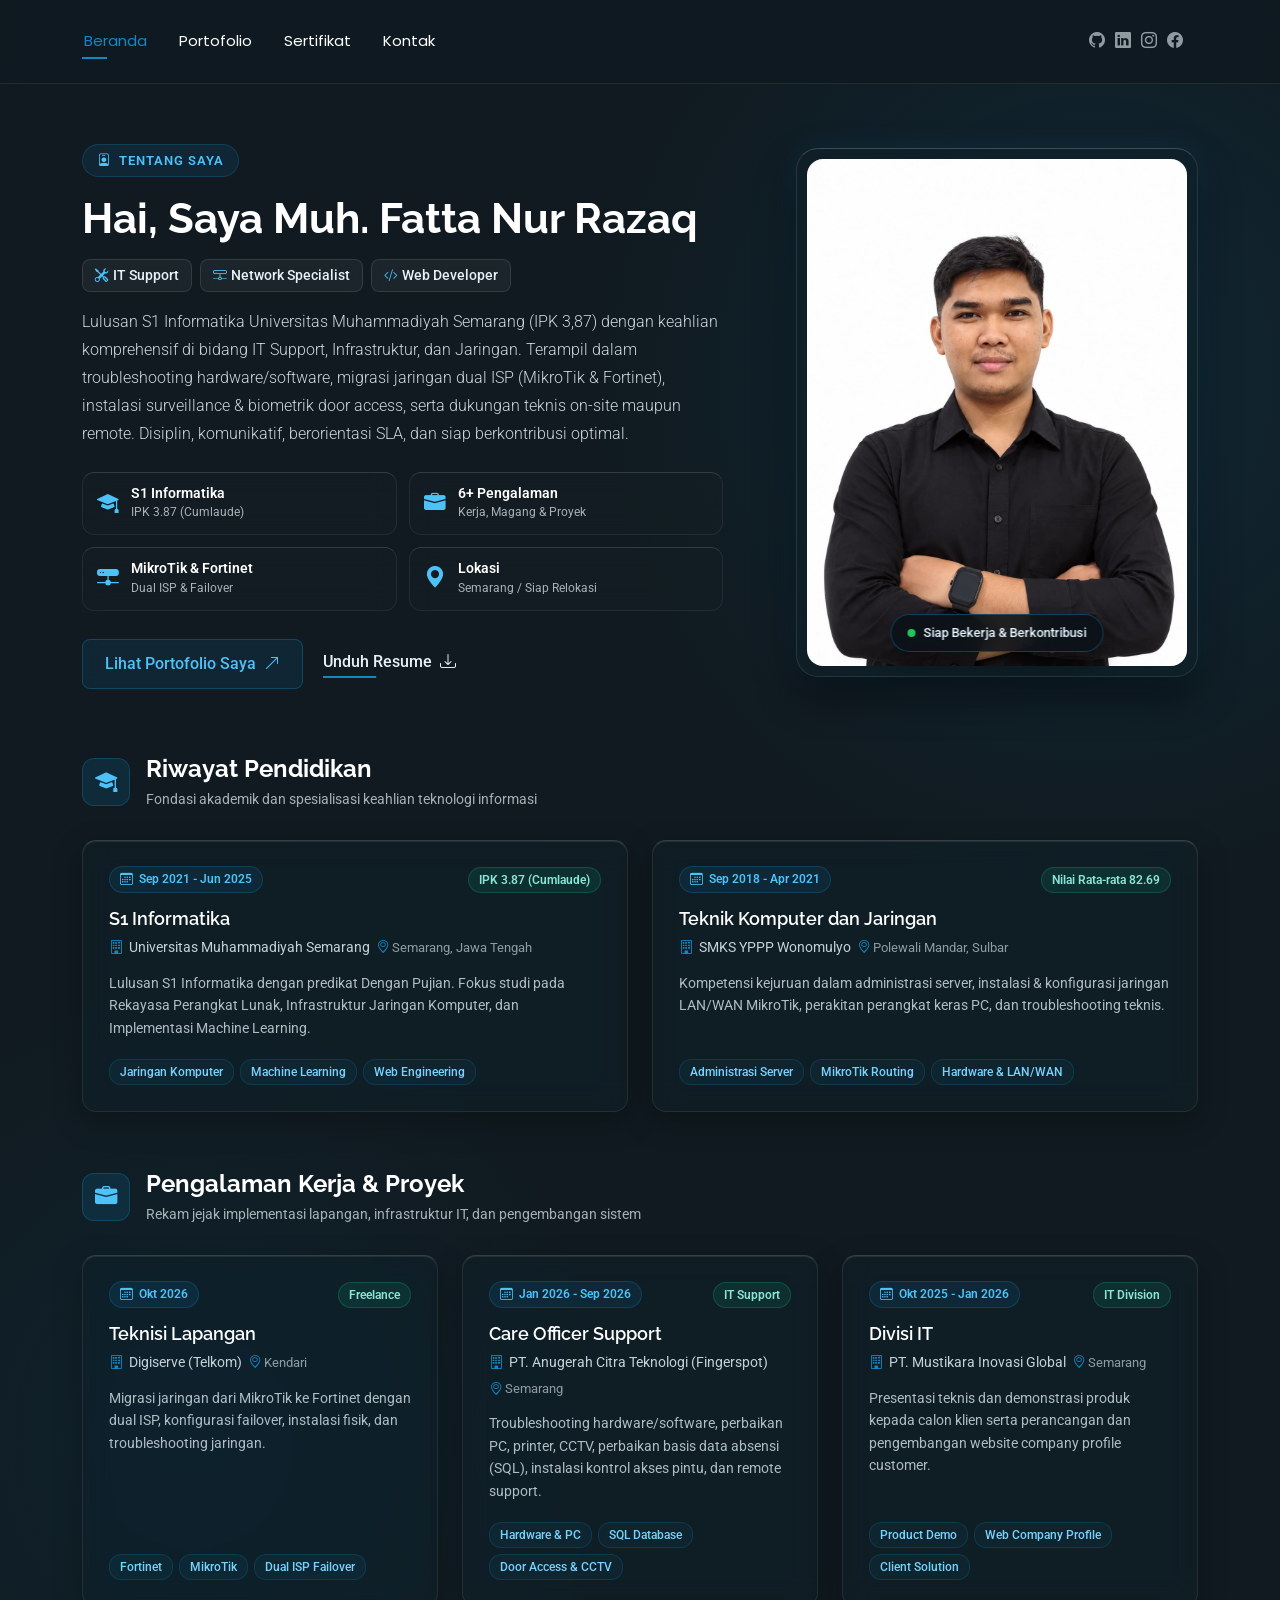
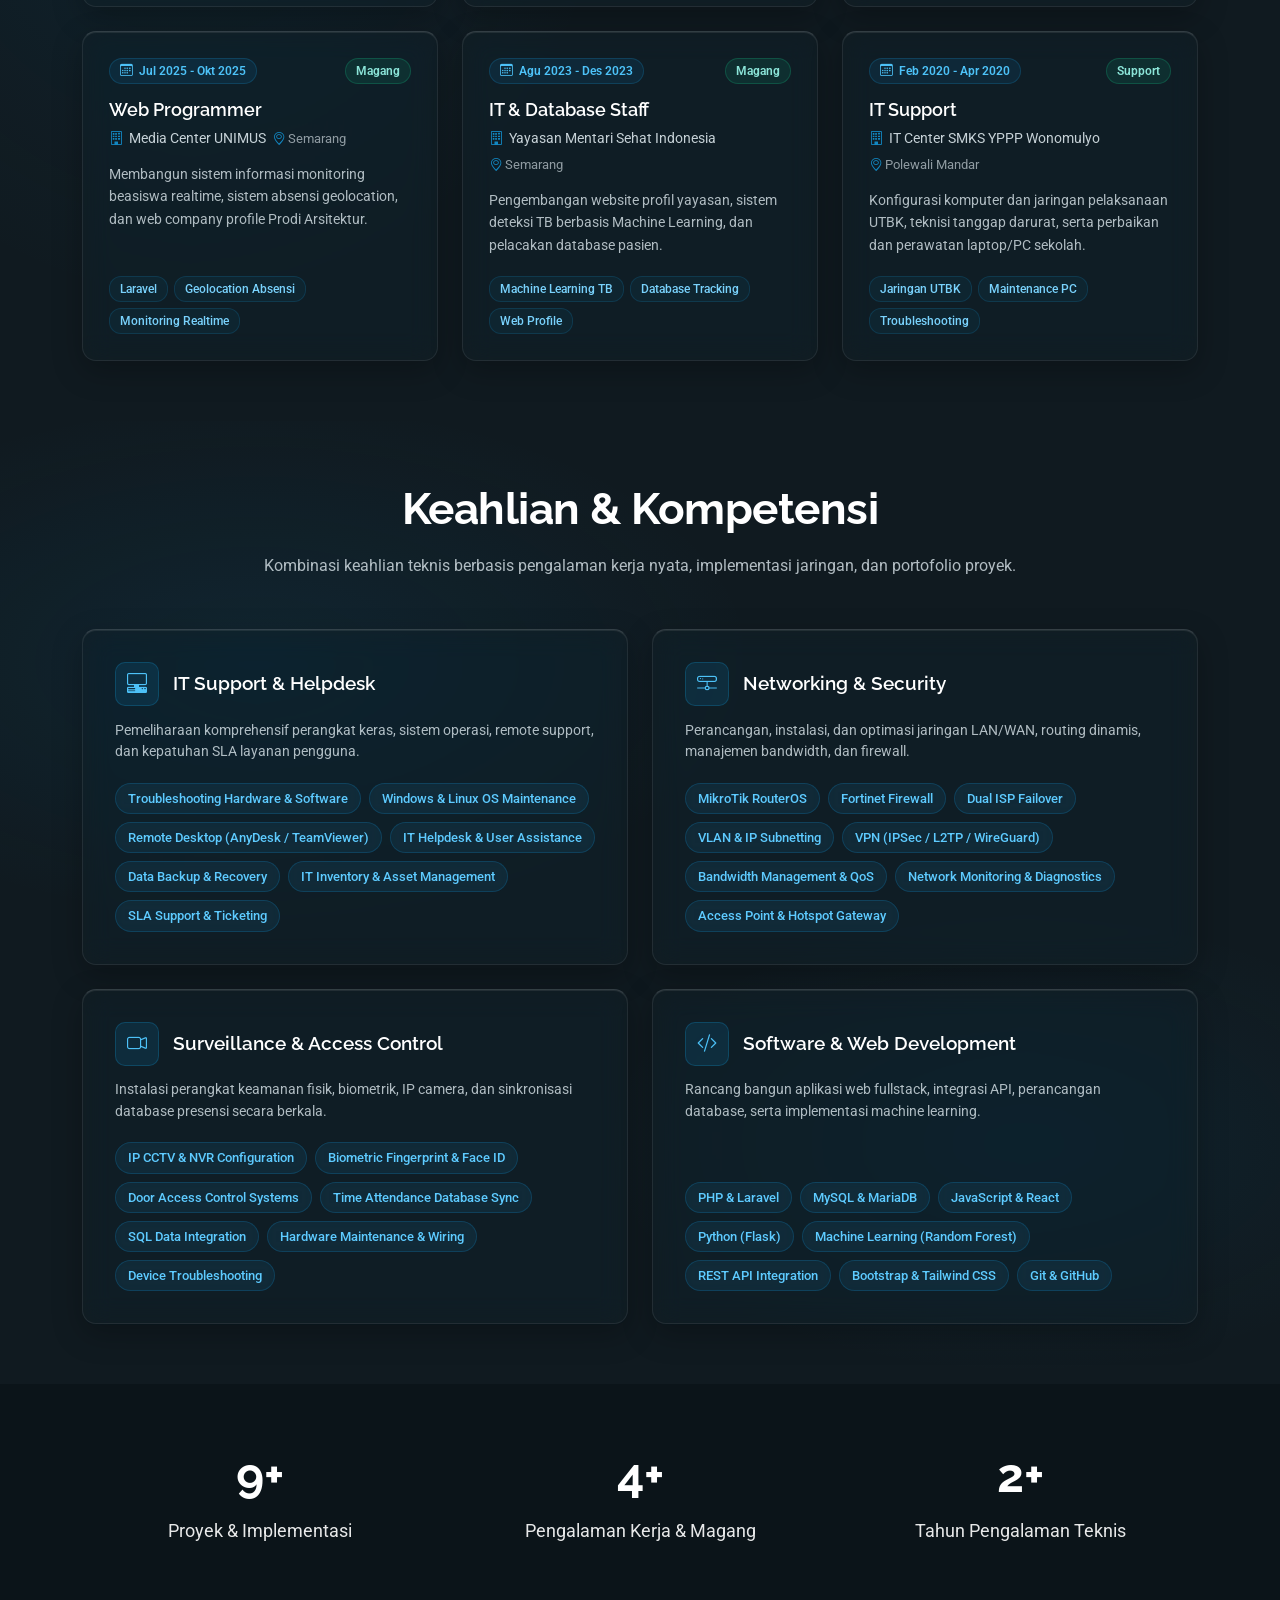
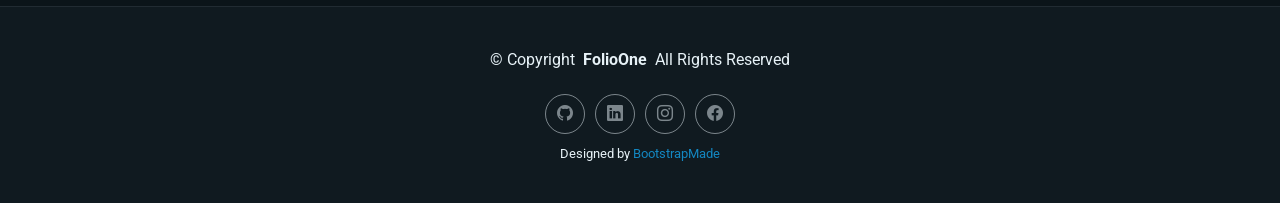
==== commit 74b61902: "chore: update profile photo to Foto.jpeg" ====
--- a/index.html
+++ b/index.html
@@ -136,7 +136,7 @@
           <div class="col-lg-5" data-aos="zoom-in" data-aos-delay="250">
             <div class="profile-card text-center text-lg-end">
               <div class="profile-img-wrap">
-                <img src="assets/img/profile/gw2.jpeg" alt="Muh. Fatta Nur Razaq" class="img-fluid profile-photo">
+                <img src="assets/img/profile/Foto.jpeg" alt="Muh. Fatta Nur Razaq" class="img-fluid profile-photo">
                 <div class="profile-status-badge">
                   <span class="pulse-dot"></span>
                   <span>Siap Bekerja &amp; Berkontribusi</span>
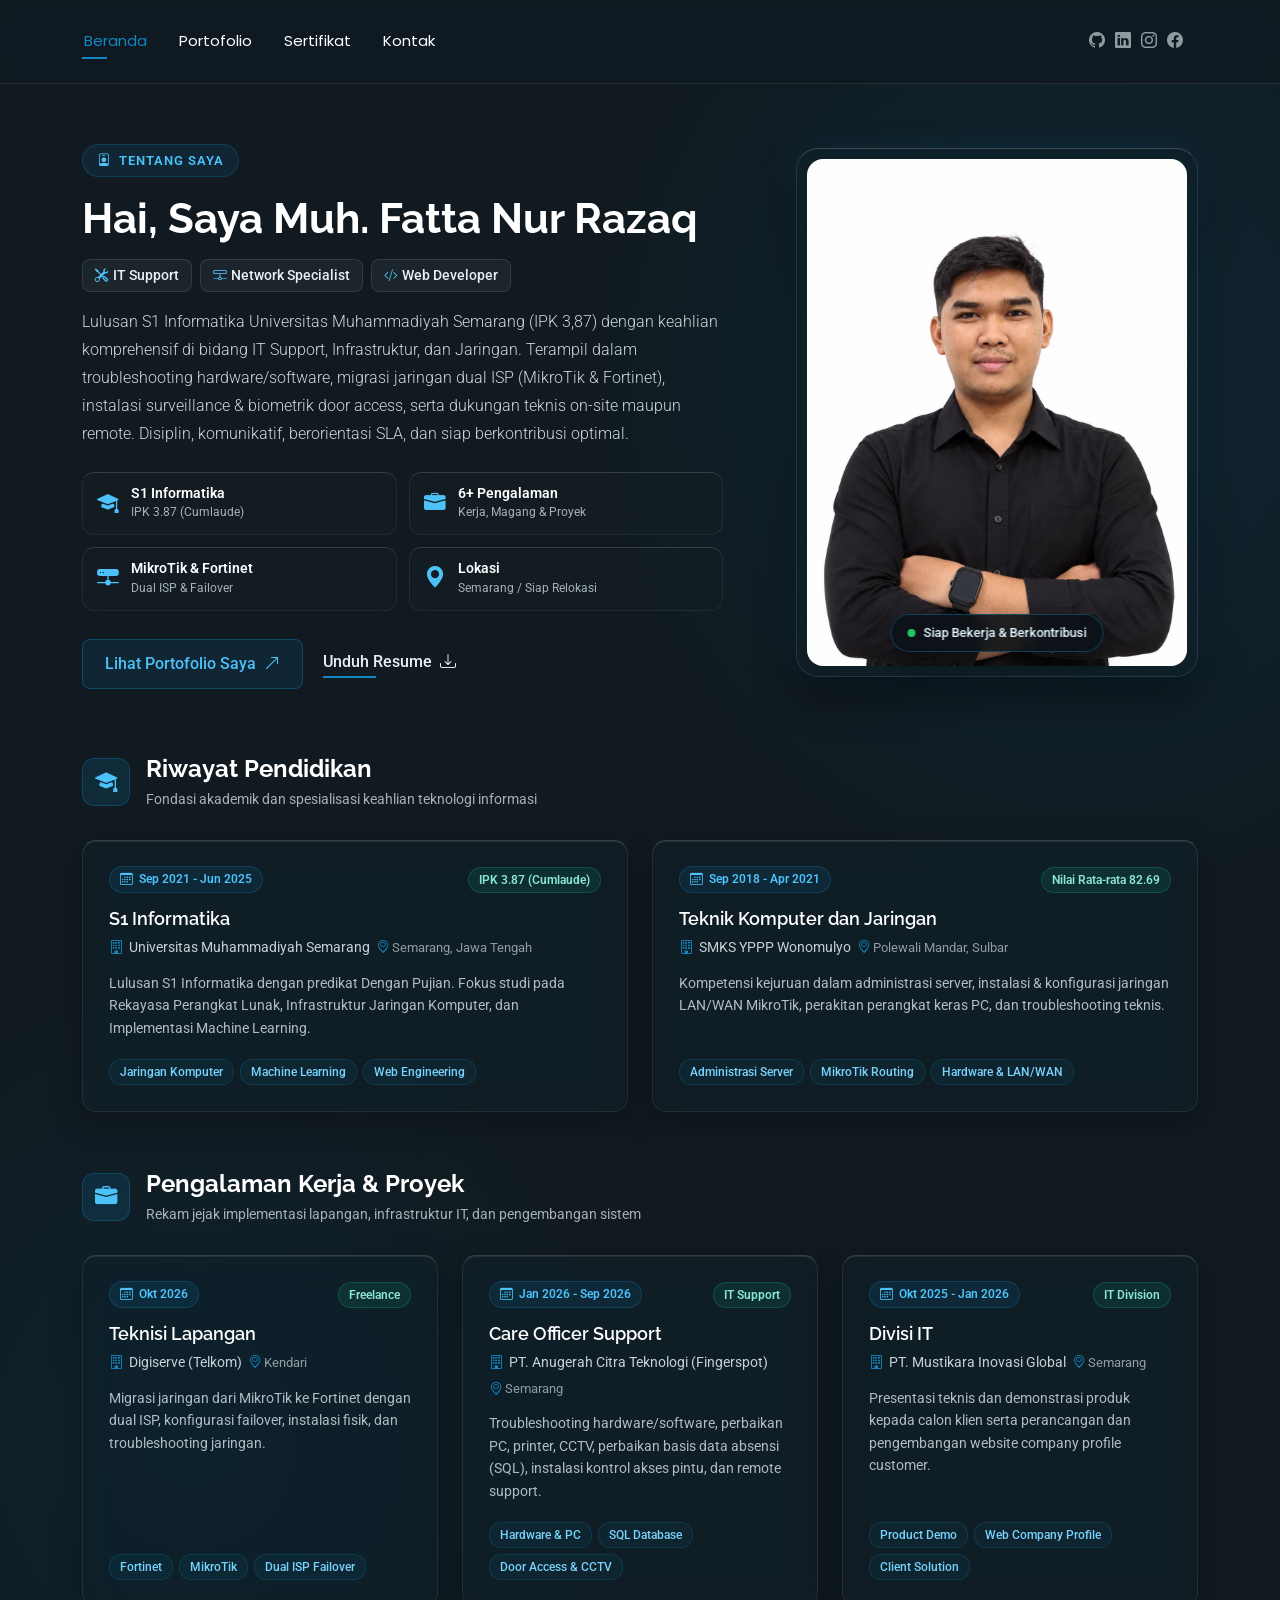
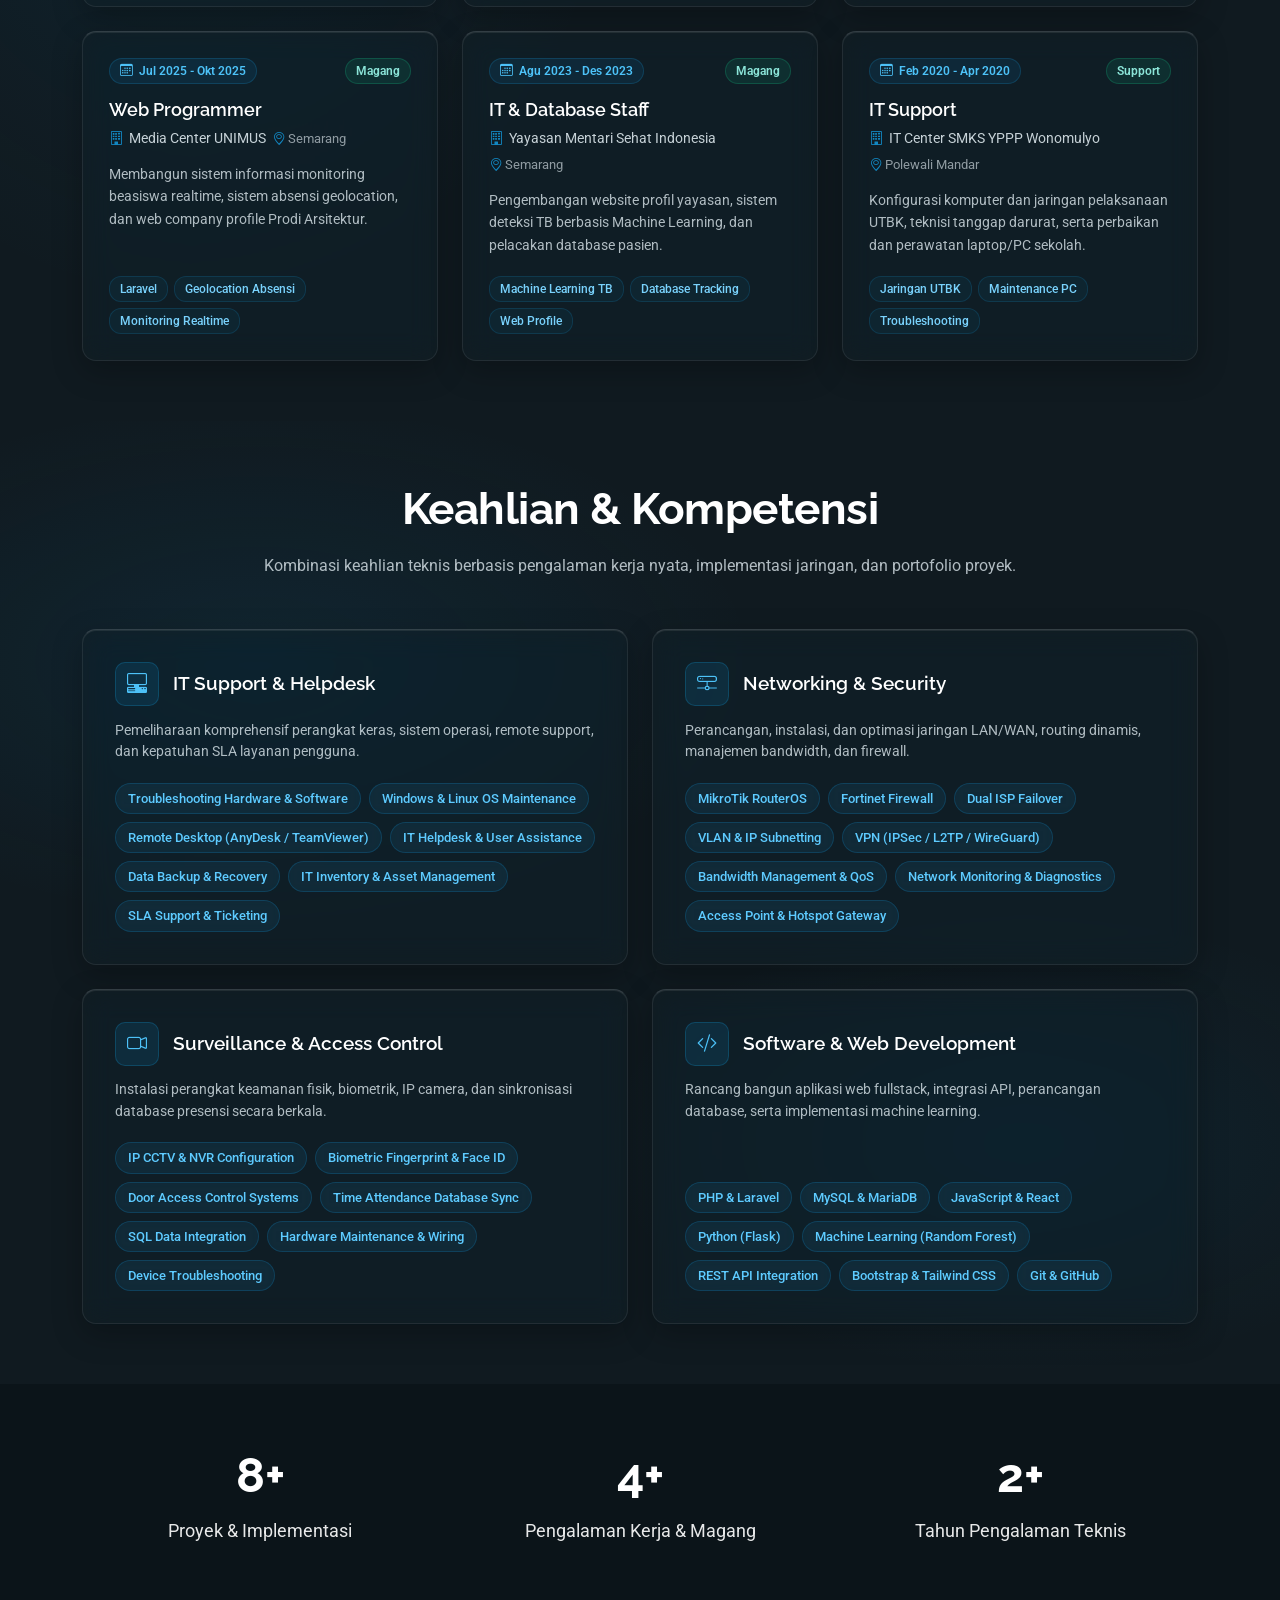
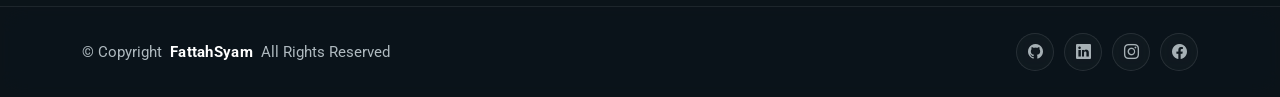
==== commit 181489fb: "feat: update copyright to FattahSyam, remove designed by, and redesign footer with glassmorphic flex" ====
--- a/index.html
+++ b/index.html
@@ -507,22 +507,16 @@
   <footer id="footer" class="footer">
 
     <div class="container">
-      <div class="copyright text-center ">
-        <p>© <span>Copyright</span> <strong class="px-1 sitename">FolioOne</strong> <span>All Rights Reserved<br></span>
-        </p>
-      </div>
-      <div class="social-links d-flex justify-content-center">
-        <a href="https://github.com/Fatt-Szx"><i class="bi bi-github"></i></a>
-        <a href="https://www.linkedin.com/in/muh-fatta-nur-razaq/"><i class="bi bi-linkedin"></i></a>
-        <a href="https://www.instagram.com/fsyam26/"><i class="bi bi-instagram"></i></a>
-        <a href="https://www.facebook.com/fsyam26"><i class="bi bi-facebook"></i></a>
-      </div>
-      <div class="credits">
-        <!-- All the links in the footer should remain intact. -->
-        <!-- You can delete the links only if you've purchased the pro version. -->
-        <!-- Licensing information: https://bootstrapmade.com/license/ -->
-        <!-- Purchase the pro version with working PHP/AJAX contact form: [buy-url] -->
-        Designed by <a href="https://bootstrapmade.com/">BootstrapMade</a>
+      <div class="footer-wrap">
+        <div class="copyright">
+          <p>© <span>Copyright</span> <strong class="px-1 sitename">FattahSyam</strong> <span>All Rights Reserved</span></p>
+        </div>
+        <div class="social-links">
+          <a href="https://github.com/Fatt-Szx" target="_blank" rel="noopener" aria-label="GitHub"><i class="bi bi-github"></i></a>
+          <a href="https://www.linkedin.com/in/muh-fatta-nur-razaq/" target="_blank" rel="noopener" aria-label="LinkedIn"><i class="bi bi-linkedin"></i></a>
+          <a href="https://www.instagram.com/fsyam26/" target="_blank" rel="noopener" aria-label="Instagram"><i class="bi bi-instagram"></i></a>
+          <a href="https://www.facebook.com/fsyam26" target="_blank" rel="noopener" aria-label="Facebook"><i class="bi bi-facebook"></i></a>
+        </div>
       </div>
     </div>
 
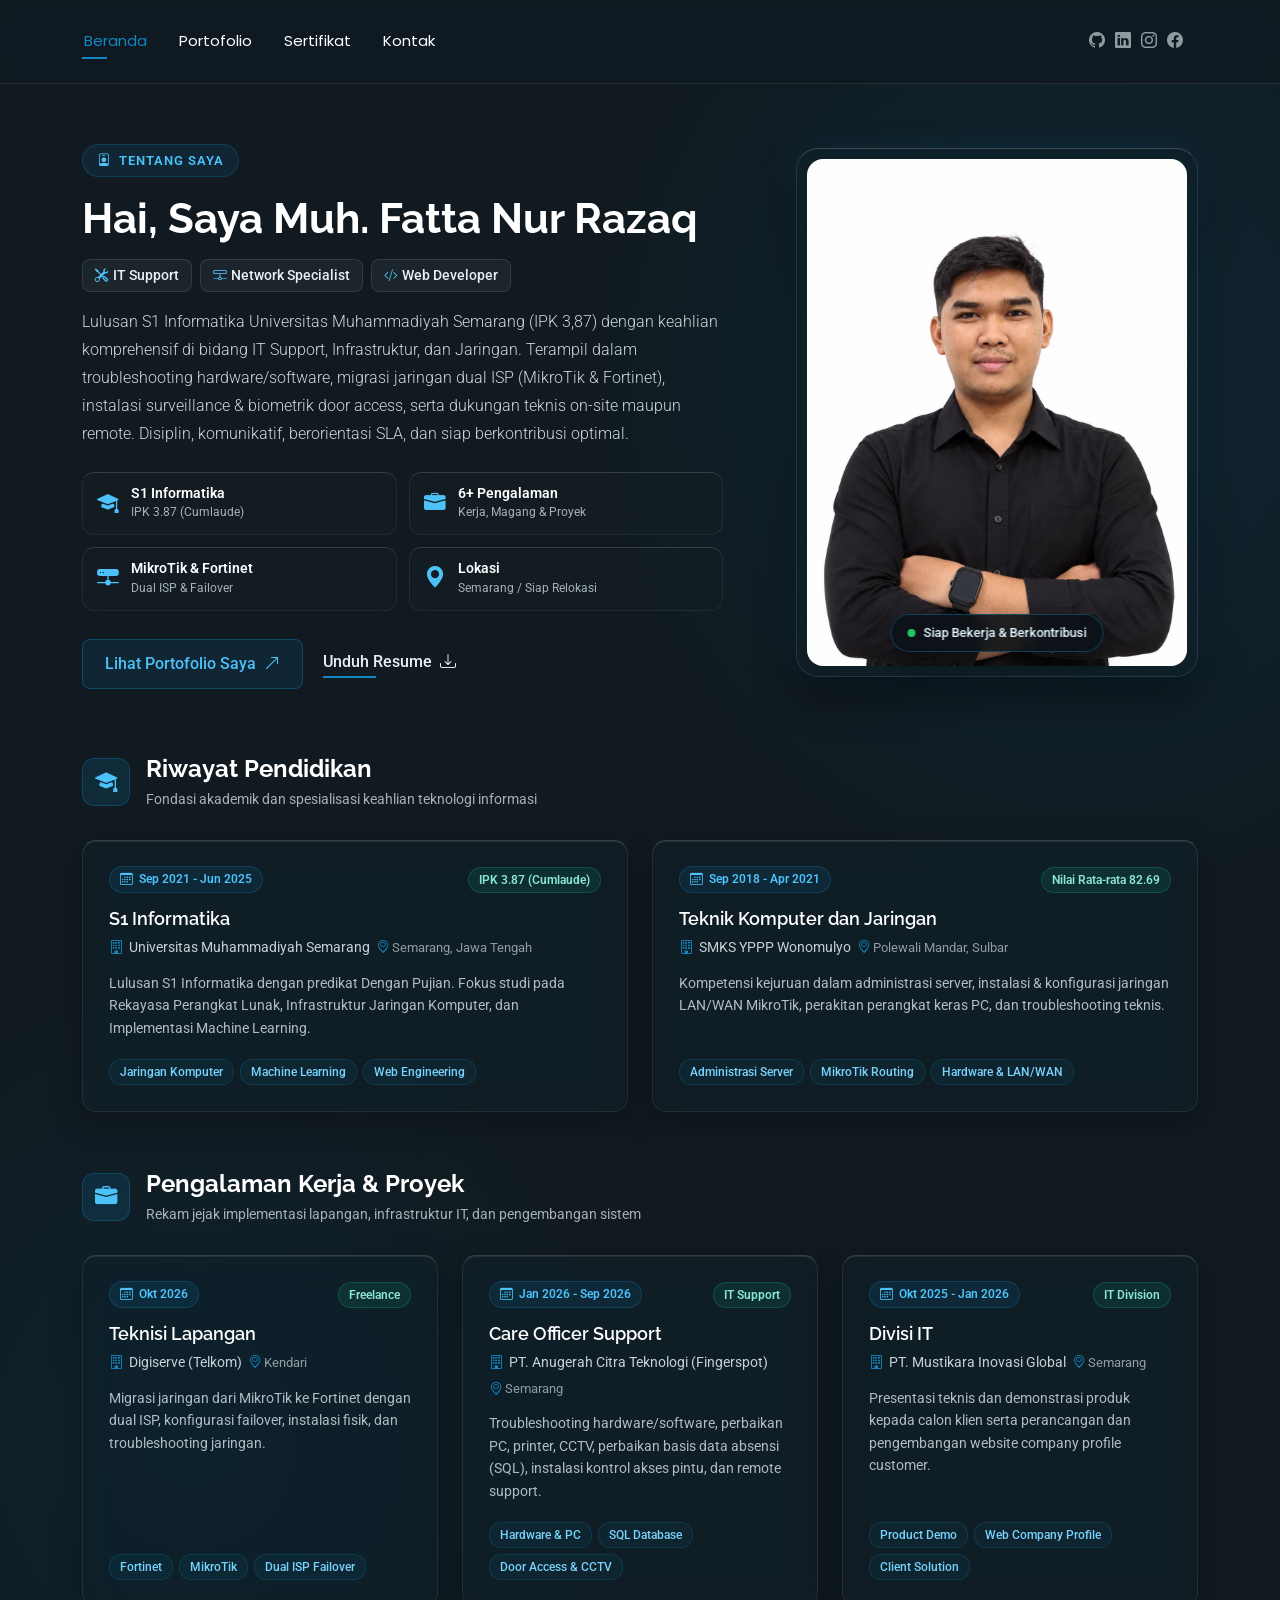
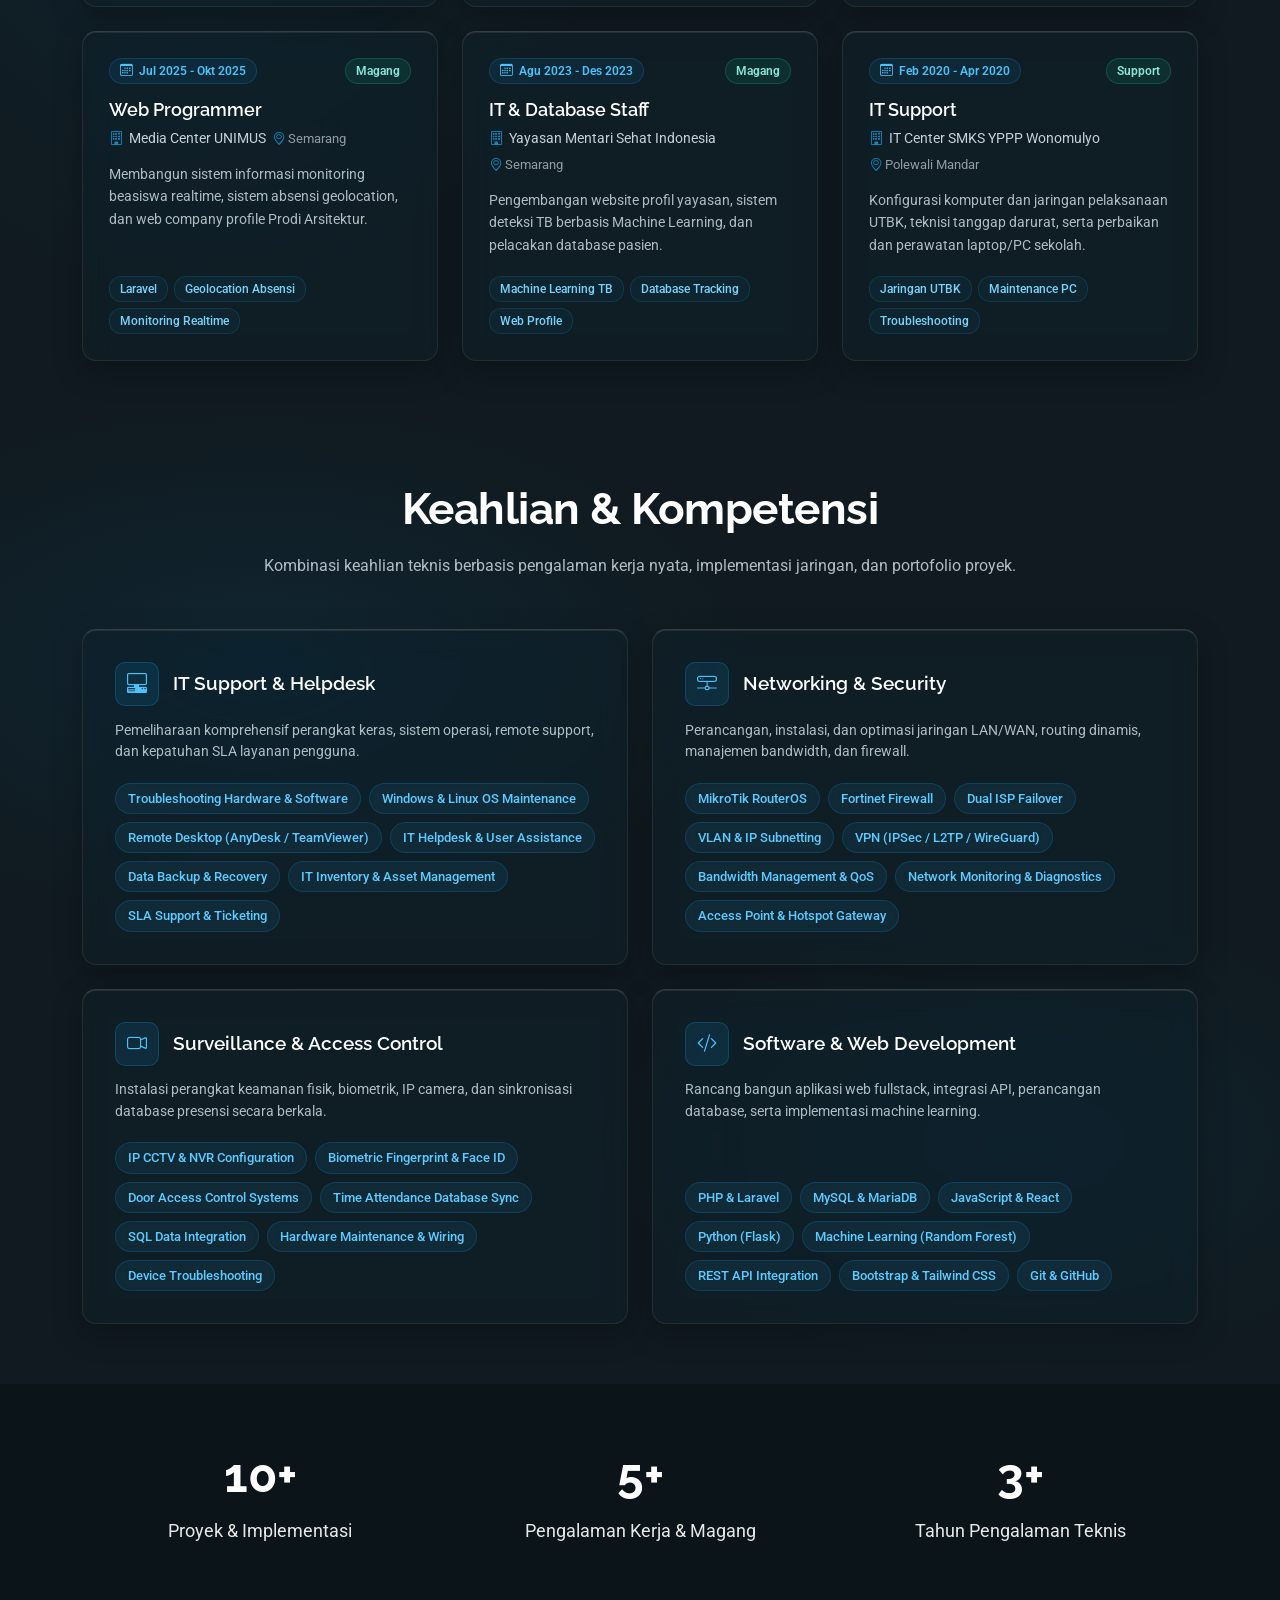
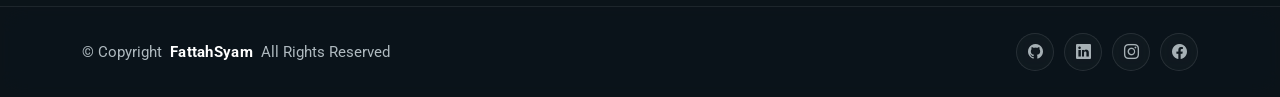
==== commit 88621c74: "perf: optimize page load speed and asset loading" ====
--- a/index.html
+++ b/index.html
@@ -16,15 +16,13 @@
   <link href="https://fonts.googleapis.com" rel="preconnect">
   <link href="https://fonts.gstatic.com" rel="preconnect" crossorigin>
   <link
-    href="https://fonts.googleapis.com/css2?family=Roboto:ital,wght@0,100;0,300;0,400;0,500;0,700;0,900;1,100;1,300;1,400;1,500;1,700;1,900&family=Poppins:ital,wght@0,100;0,200;0,300;0,400;0,500;0,600;0,700;0,800;0,900;1,100;1,200;1,300;1,400;1,500;1,600;1,700;1,800;1,900&family=Raleway:ital,wght@0,100;0,200;0,300;0,400;0,500;0,600;0,700;0,800;0,900;1,100;1,200;1,300;1,400;1,500;1,600;1,700;1,800;1,900&display=swap"
+    href="https://fonts.googleapis.com/css2?family=Poppins:wght@400;500;600;700&family=Raleway:wght@500;600;700&family=Roboto:wght@400;500;700&display=swap"
     rel="stylesheet">
 
   <!-- Vendor CSS Files -->
   <link href="assets/vendor/bootstrap/css/bootstrap.min.css" rel="stylesheet">
   <link href="assets/vendor/bootstrap-icons/bootstrap-icons.css" rel="stylesheet">
   <link href="assets/vendor/aos/aos.css" rel="stylesheet">
-  <link href="assets/vendor/swiper/swiper-bundle.min.css" rel="stylesheet">
-  <link href="assets/vendor/glightbox/css/glightbox.min.css" rel="stylesheet">
 
   <!-- Main CSS File -->
   <link href="assets/css/main.css" rel="stylesheet">
@@ -136,7 +134,7 @@
           <div class="col-lg-5" data-aos="zoom-in" data-aos-delay="250">
             <div class="profile-card text-center text-lg-end">
               <div class="profile-img-wrap">
-                <img src="assets/img/profile/Foto.jpeg" alt="Muh. Fatta Nur Razaq" class="img-fluid profile-photo">
+                <img src="assets/img/profile/Foto.jpeg" alt="Muh. Fatta Nur Razaq" class="img-fluid profile-photo" fetchpriority="high" decoding="async">
                 <div class="profile-status-badge">
                   <span class="pulse-dot"></span>
                   <span>Siap Bekerja &amp; Berkontribusi</span>
@@ -531,15 +529,9 @@
 
   <!-- Vendor JS Files -->
   <script src="assets/vendor/bootstrap/js/bootstrap.bundle.min.js"></script>
-  <script src="assets/vendor/php-email-form/validate.js"></script>
   <script src="assets/vendor/aos/aos.js"></script>
-  <script src="assets/vendor/typed.js/typed.umd.js"></script>
   <script src="assets/vendor/waypoints/noframework.waypoints.js"></script>
   <script src="assets/vendor/purecounter/purecounter_vanilla.js"></script>
-  <script src="assets/vendor/swiper/swiper-bundle.min.js"></script>
-  <script src="assets/vendor/imagesloaded/imagesloaded.pkgd.min.js"></script>
-  <script src="assets/vendor/isotope-layout/isotope.pkgd.min.js"></script>
-  <script src="assets/vendor/glightbox/js/glightbox.min.js"></script>
 
   <!-- Main JS File -->
   <script src="assets/js/main.js"></script>
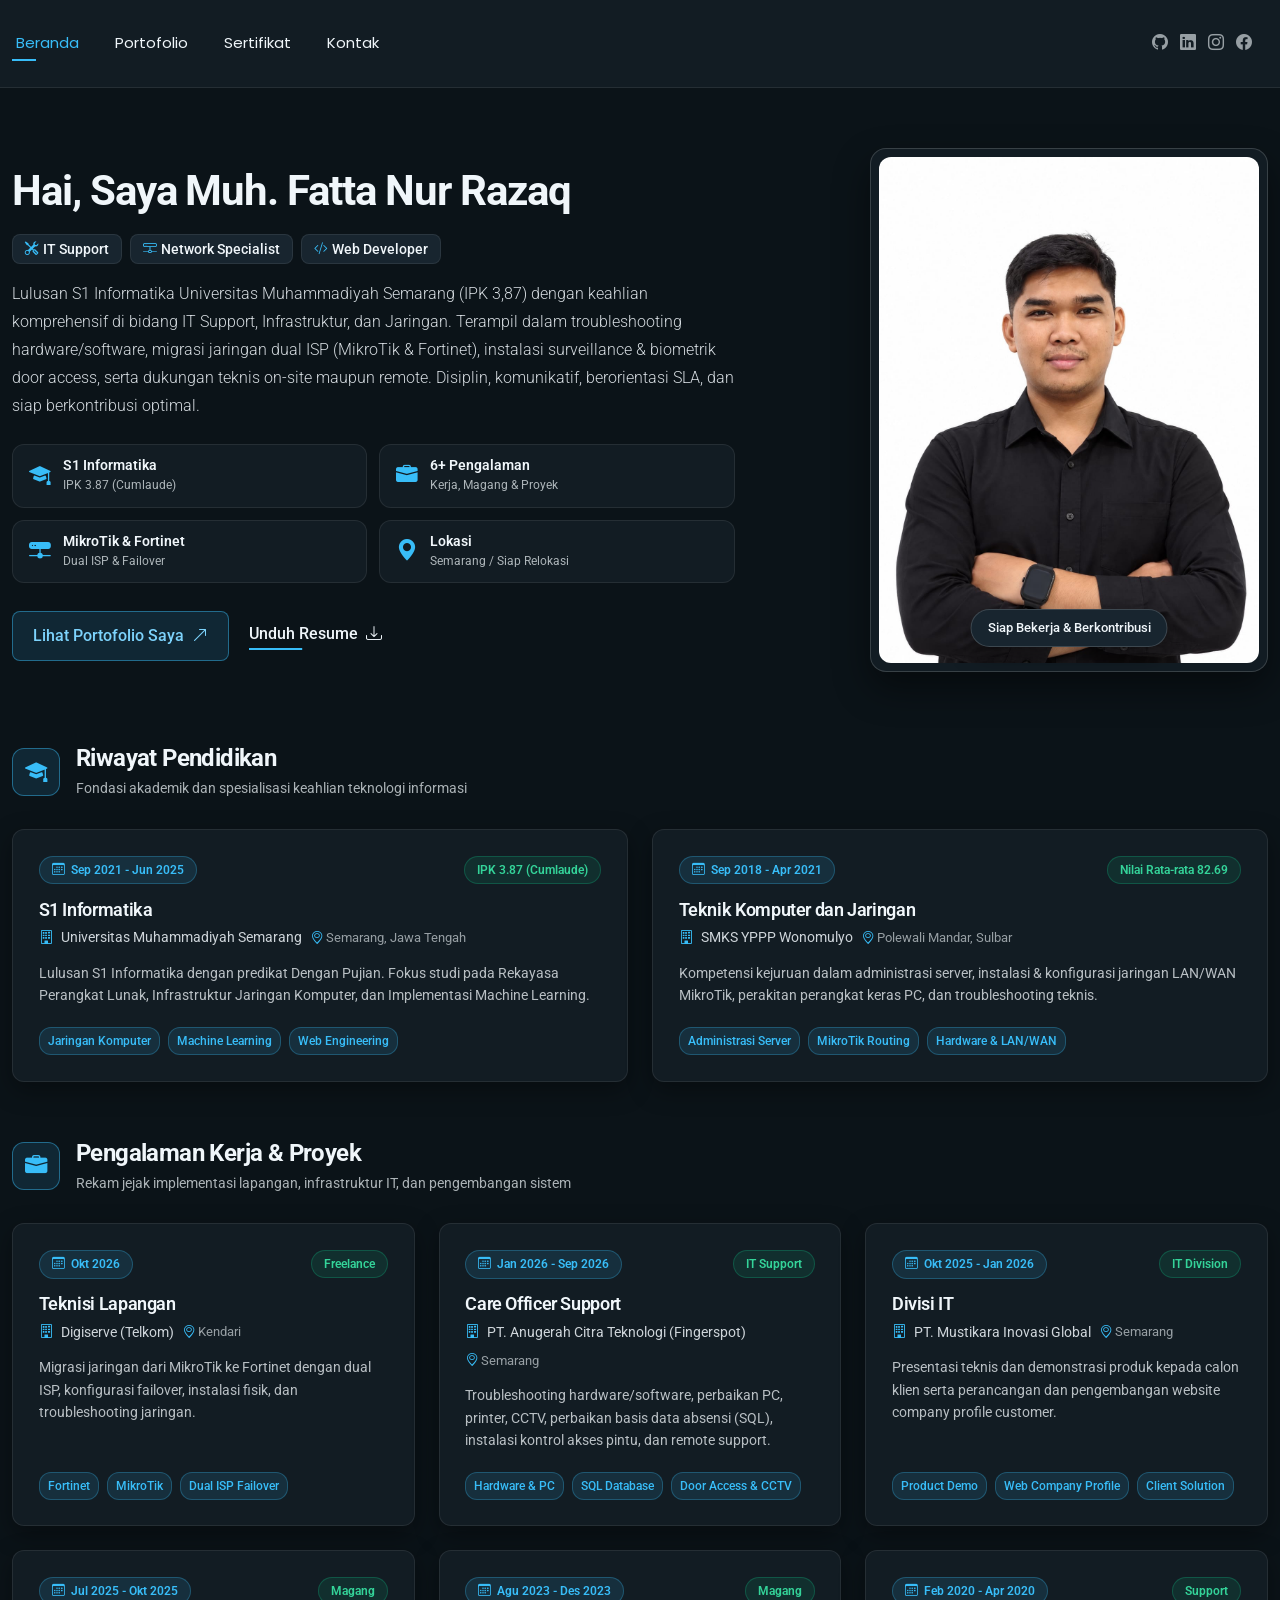
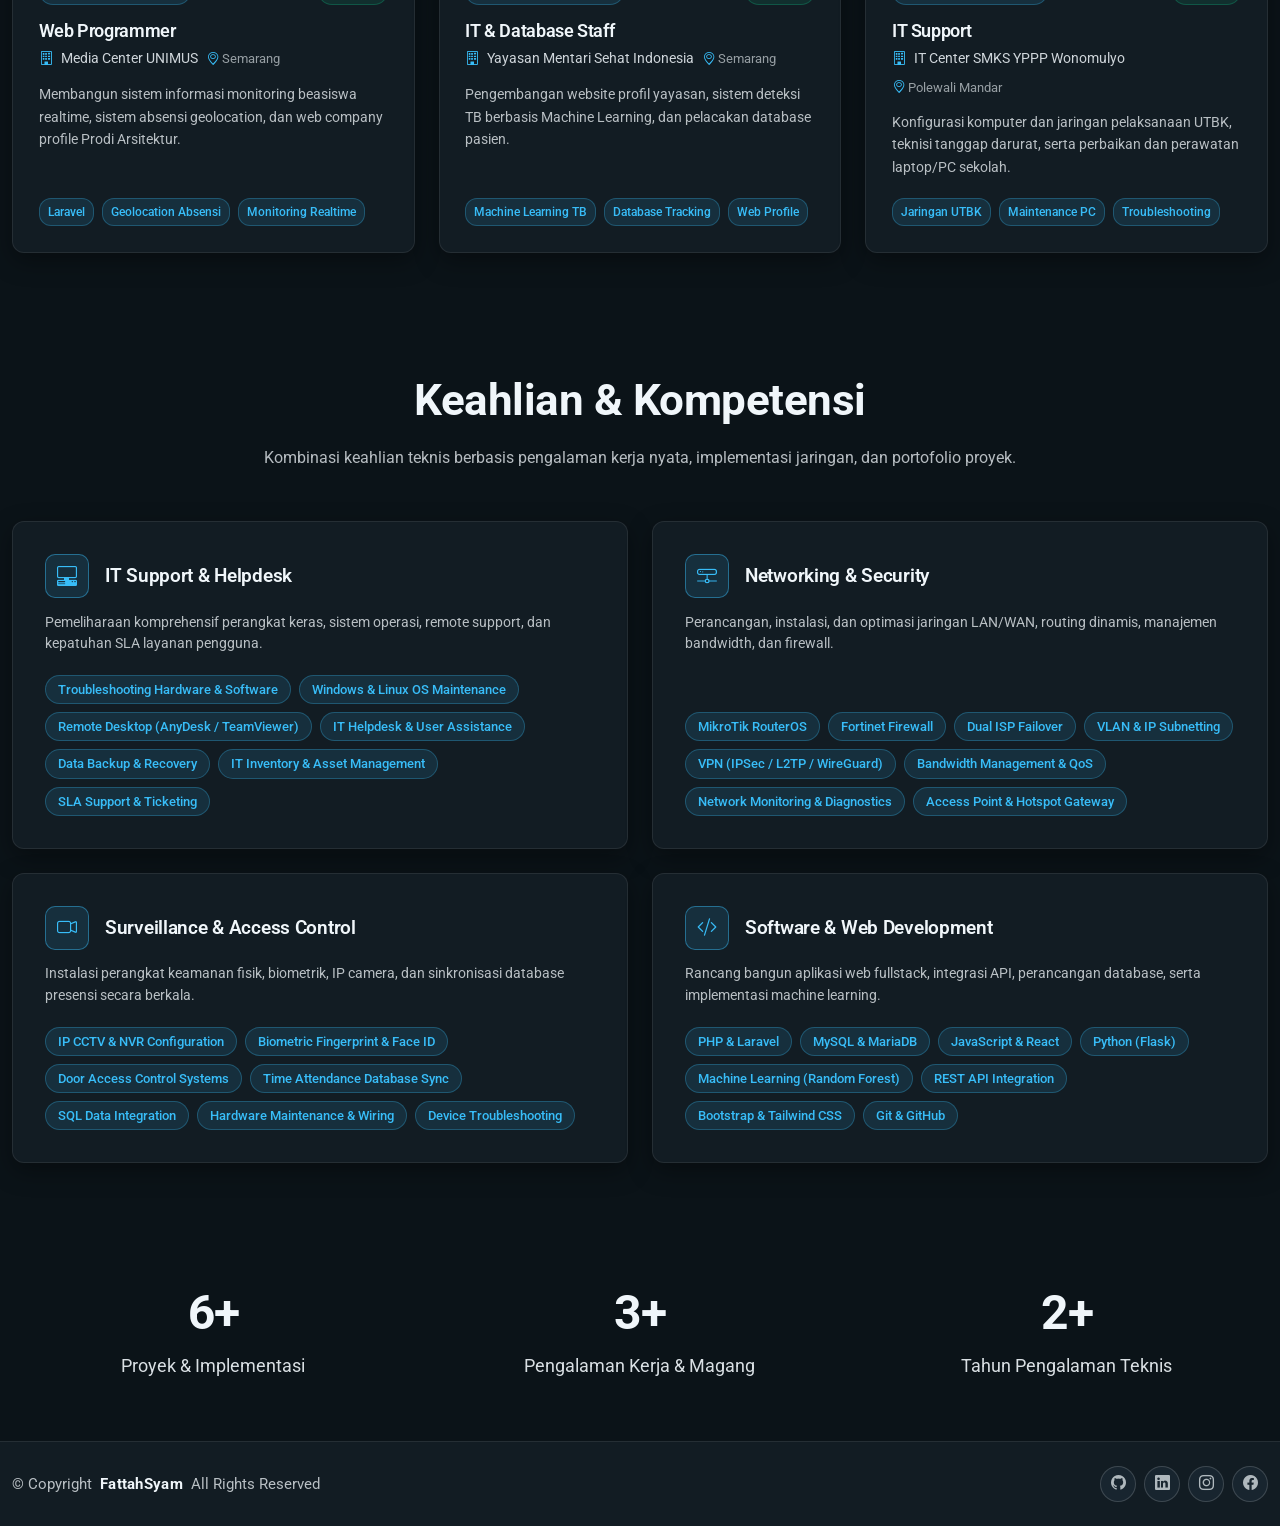
==== commit 1c06d5a5: "style: apply hallmark and anti-slop design tokens" ====
--- a/index.html
+++ b/index.html
@@ -77,7 +77,6 @@
         <div class="row align-items-center justify-content-between gy-5 mb-5 pb-lg-3">
           <div class="col-lg-7" data-aos="fade-right" data-aos-delay="150">
             <div class="intro-content">
-              <span class="eyebrow"><i class="bi bi-person-badge me-2"></i>Tentang Saya</span>
               <h2 class="headline">Hai, Saya Muh. Fatta Nur Razaq</h2>
               <div class="sub-headline mb-3">
                 <span class="role-badge"><i class="bi bi-tools me-1"></i> IT Support</span>
@@ -136,7 +135,6 @@
               <div class="profile-img-wrap">
                 <img src="assets/img/profile/Foto.jpeg" alt="Muh. Fatta Nur Razaq" class="img-fluid profile-photo" fetchpriority="high" decoding="async">
                 <div class="profile-status-badge">
-                  <span class="pulse-dot"></span>
                   <span>Siap Bekerja &amp; Berkontribusi</span>
                 </div>
               </div>
--- a/assets/css/main.css
+++ b/assets/css/main.css
@@ -0,0 +1,3294 @@
+/* Hallmark: v2.0.0 | genre: modern-minimal | theme: folio-dark | critique: clean-craft */
+/**
+* FolioOne - Refactored with Hallmark, Impeccable & Taste-Skill
+*/
+
+/*--------------------------------------------------------------
+# Design Tokens & Floor Invariants
+--------------------------------------------------------------*/
+:root {
+  /* Typography Scale */
+  --font-display: "Poppins", -apple-system, BlinkMacSystemFont, "Segoe UI", Roboto, sans-serif;
+  --font-body: "Roboto", system-ui, -apple-system, BlinkMacSystemFont, "Segoe UI", sans-serif;
+  --font-mono: ui-monospace, SFMono-Regular, Menlo, Monaco, Consolas, monospace;
+
+  --default-font: var(--font-body);
+  --heading-font: var(--font-display);
+  --nav-font: var(--font-display);
+
+  /* Deep Architectural Palette (WCAG AA Compliant) */
+  --bg-base: #0b1318;
+  --bg-surface: #121c23;
+  --bg-surface-elevated: #18252f;
+  --bg-surface-subtle: rgba(255, 255, 255, 0.04);
+  --bg-overlay: rgba(11, 19, 24, 0.82);
+  --bg-input: #121e27;
+  --bg-input-focus: #162531;
+
+  --border-subtle: rgba(255, 255, 255, 0.08);
+  --border-medium: rgba(255, 255, 255, 0.16);
+  --border-accent: rgba(56, 189, 248, 0.45);
+
+  --shadow-sm: 0 4px 12px rgba(0, 0, 0, 0.25);
+  --shadow-md: 0 8px 24px rgba(0, 0, 0, 0.35);
+  --shadow-lg: 0 16px 36px rgba(0, 0, 0, 0.45);
+  --shadow-xl: 0 20px 40px rgba(0, 0, 0, 0.55);
+  --shadow-accent-sm: 0 4px 12px rgba(56, 189, 248, 0.25);
+  --shadow-accent: 0 8px 24px rgba(56, 189, 248, 0.3);
+
+  --text-primary: #f0f6fa;
+  --text-secondary: #9cb1c0;
+  --text-muted: #647b8c;
+
+  --accent-color: #38bdf8;
+  --accent-hover: #7dd3fc;
+  --accent-deep: #0284c7;
+  --accent-subtle: rgba(56, 189, 248, 0.12);
+
+  --color-error-bg: #4c1117;
+  --color-error-text: #fecdd3;
+  --color-success-bg: #064e3b;
+  --color-success-text: #a7f3d0;
+  --color-warning: #fbbf24;
+
+  --badge-blue-text: #38bdf8;
+  --badge-blue-bg: rgba(56, 189, 248, 0.12);
+  --badge-blue-border: rgba(56, 189, 248, 0.28);
+  --badge-green-text: #34d399;
+  --badge-green-bg: rgba(16, 185, 129, 0.12);
+  --badge-green-border: rgba(16, 185, 129, 0.28);
+
+  --card-bg: var(--bg-surface);
+  --card-bg-hover: var(--bg-surface-elevated);
+  --card-border: var(--border-subtle);
+  --card-border-hover: var(--border-accent);
+  --card-shadow: var(--shadow-md);
+  --card-shadow-hover: var(--shadow-lg);
+
+  --background-color: var(--bg-base);
+  --surface-color: var(--bg-surface);
+  --default-color: var(--text-primary);
+  --heading-color: var(--text-primary);
+  --contrast-color: #0b1318;
+
+  --nav-color: var(--text-primary);
+  --nav-hover-color: var(--accent-color);
+  --nav-mobile-background-color: var(--bg-surface);
+  --nav-dropdown-background-color: var(--bg-base);
+  --nav-dropdown-color: var(--text-primary);
+  --nav-dropdown-hover-color: var(--accent-color);
+
+  scroll-behavior: smooth;
+}
+
+.light-background {
+  --background-color: var(--bg-surface);
+  --surface-color: var(--bg-surface-elevated);
+}
+
+.dark-background {
+  --background-color: var(--bg-base);
+  --default-color: var(--text-primary);
+  --heading-color: var(--text-primary);
+  --surface-color: var(--bg-surface);
+  --contrast-color: var(--bg-base);
+}
+
+/* Base Invariants */
+html,
+body {
+  overflow-x: clip;
+}
+
+body {
+  color: var(--default-color);
+  background-color: var(--background-color);
+  font-family: var(--default-font);
+  font-feature-settings: "cv02", "cv03", "cv04", "cv11";
+  -webkit-font-smoothing: antialiased;
+}
+
+:focus-visible {
+  outline: 2px solid var(--accent-color);
+  outline-offset: 2px;
+}
+
+@media (prefers-reduced-motion: reduce) {
+  *,
+  *::before,
+  *::after {
+    animation-duration: 0.01ms !important;
+    animation-iteration-count: 1 !important;
+    transition-duration: 0.01ms !important;
+    scroll-behavior: auto !important;
+  }
+}
+
+.container,
+.container-fluid {
+  max-width: 1280px;
+}
+
+a {
+  color: var(--accent-color);
+  text-decoration: none;
+  transition: color 0.2s ease, opacity 0.2s ease;
+}
+
+a:hover {
+  color: var(--accent-hover);
+  text-decoration: none;
+}
+
+h1,
+h2,
+h3,
+h4,
+h5,
+h6 {
+  color: var(--heading-color);
+  font-family: var(--heading-font);
+  font-weight: 700;
+  line-height: 1.25;
+  letter-spacing: -0.02em;
+  text-wrap: balance;
+  overflow-wrap: break-word;
+  min-width: 0;
+}
+
+h1 { font-size: clamp(2.2rem, 4vw, 3rem); letter-spacing: -0.03em; }
+h2 { font-size: clamp(1.75rem, 3.2vw, 2.35rem); letter-spacing: -0.025em; }
+h3 { font-size: 1.45rem; letter-spacing: -0.015em; }
+h4 { font-size: 1.2rem; }
+h5 { font-size: 1.05rem; }
+h6 { font-size: 0.95rem; }
+
+.headline,
+.block-title,
+.section-title h2 {
+  text-wrap: balance;
+  overflow-wrap: break-word;
+  min-width: 0;
+  letter-spacing: -0.025em;
+}
+
+.stats .counters h2,
+.stat-number,
+.badge-date,
+.badge-status {
+  font-variant-numeric: tabular-nums;
+}
+
+p {
+  font-family: var(--default-font);
+  font-size: 1rem;
+  line-height: 1.65;
+}
+
+/* PHP Email Form Messages
+------------------------------*/
+.php-email-form .error-message {
+  display: none;
+  background: var(--color-error-bg);
+  color: var(--color-error-text);
+  text-align: left;
+  padding: 16px;
+  margin-bottom: 24px;
+  font-weight: 600;
+}
+
+.php-email-form .sent-message {
+  display: none;
+  color: var(--color-success-text);
+  background: var(--color-success-bg);
+  text-align: center;
+  padding: 16px;
+  margin-bottom: 24px;
+  font-weight: 600;
+}
+
+.php-email-form .loading {
+  display: none;
+  background: var(--surface-color);
+  text-align: center;
+  padding: 16px;
+  margin-bottom: 24px;
+}
+
+.php-email-form .loading:before {
+  content: "";
+  display: inline-block;
+  border-radius: 50%;
+  width: 24px;
+  height: 24px;
+  margin: 0 8px -4px 0;
+  border: 3px solid var(--accent-color);
+  border-top-color: var(--surface-color);
+  animation: php-email-form-loading 1s linear infinite;
+}
+
+@keyframes php-email-form-loading {
+  0% {
+    transform: rotate(0deg);
+  }
+
+  100% {
+    transform: rotate(360deg);
+  }
+}
+
+/*--------------------------------------------------------------
+# Global Header
+--------------------------------------------------------------*/
+.header {
+  color: var(--default-color);
+  background-color: var(--bg-surface);
+  padding: 16px 0;
+  transition: transform 0.35s ease, background-color 0.3s ease, border-color 0.3s ease;
+  z-index: 997;
+  border-bottom: 1px solid var(--border-subtle);
+}
+
+.header.header-hidden {
+  transform: translateY(-100%);
+}
+
+.header .logo {
+  line-height: 1;
+}
+
+.header .logo img {
+  max-height: 36px;
+  margin-right: 8px;
+}
+
+.header .logo h1 {
+  font-size: 32px;
+  margin: 0;
+  font-weight: 400;
+  color: var(--heading-color);
+}
+
+.header .header-social-links {
+  padding-right: 16px;
+}
+
+.header .header-social-links a {
+  color: color-mix(in srgb, var(--default-color), transparent 40%);
+  padding-left: 8px;
+  display: inline-block;
+  transition: color 0.2s ease;
+  font-size: 16px;
+}
+
+.header .header-social-links a:hover {
+  color: var(--default-color);
+}
+
+.header .header-social-links a i {
+  line-height: 0px;
+}
+
+@media (max-width: 1200px) {
+  .header .logo {
+    order: 1;
+  }
+
+  .header .header-social-links {
+    order: 2;
+  }
+
+  .header .navmenu {
+    order: 3;
+  }
+}
+
+/* Global Header on Scroll
+------------------------------*/
+.scrolled .header {
+  background-color: var(--bg-surface-elevated);
+}
+
+/*--------------------------------------------------------------
+# Navigation Menu
+--------------------------------------------------------------*/
+/* Desktop Navigation */
+@media (min-width: 1200px) {
+  .navmenu {
+    padding: 0;
+  }
+
+  .navmenu ul {
+    margin: 0;
+    padding: 0;
+    display: flex;
+    list-style: none;
+    align-items: center;
+  }
+
+  .navmenu li {
+    position: relative;
+  }
+
+  .navmenu>ul>li {
+    white-space: nowrap;
+    padding: 16px 28px 16px 0;
+  }
+
+  .navmenu>ul>li:last-child {
+    padding-right: 0;
+  }
+
+  .navmenu a,
+  .navmenu a:focus {
+    color: var(--nav-color);
+    font-size: 15px;
+    padding: 0 4px;
+    font-family: var(--nav-font);
+    font-weight: 400;
+    display: flex;
+    align-items: center;
+    justify-content: space-between;
+    white-space: nowrap;
+    transition: color 0.2s ease;
+    position: relative;
+  }
+
+  .navmenu a i,
+  .navmenu a:focus i {
+    font-size: 12px;
+    line-height: 0;
+    margin-left: 4px;
+    transition: color 0.2s ease, transform 0.2s ease;
+  }
+
+  .navmenu>ul>li>a:before {
+    content: "";
+    position: absolute;
+    height: 2px;
+    bottom: -6px;
+    left: 0;
+    width: 24px;
+    background-color: var(--nav-hover-color);
+    transform: scaleX(0);
+    transform-origin: left;
+    transition: transform 0.2s ease;
+  }
+
+  .navmenu a:hover:before,
+  .navmenu li:hover>a:before,
+  .navmenu .active:before {
+    transform: scaleX(1);
+  }
+
+  .navmenu li:hover>a,
+  .navmenu .active,
+  .navmenu .active:focus {
+    color: var(--nav-hover-color);
+  }
+
+  .navmenu .dropdown ul {
+    margin: 0;
+    padding: 8px 0;
+    background: var(--nav-dropdown-background-color);
+    display: block;
+    position: absolute;
+    visibility: hidden;
+    left: -4px;
+    top: 130%;
+    opacity: 0;
+    transition: opacity 0.2s ease, visibility 0.2s ease;
+    border-radius: 4px;
+    z-index: 99;
+    box-shadow: var(--card-shadow);
+  }
+
+  .navmenu .dropdown ul li {
+    min-width: 200px;
+  }
+
+  .navmenu .dropdown ul a {
+    padding: 8px 20px;
+    font-size: 15px;
+    text-transform: none;
+    color: var(--nav-dropdown-color);
+  }
+
+  .navmenu .dropdown ul a i {
+    font-size: 12px;
+  }
+
+  .navmenu .dropdown ul a:hover,
+  .navmenu .dropdown ul .active:hover,
+  .navmenu .dropdown ul li:hover>a {
+    color: var(--nav-dropdown-hover-color);
+  }
+
+  .navmenu .dropdown:hover>ul {
+    opacity: 1;
+    top: 100%;
+    visibility: visible;
+  }
+
+  .navmenu .dropdown .dropdown ul {
+    top: 0;
+    left: -90%;
+    visibility: hidden;
+  }
+
+  .navmenu .dropdown .dropdown:hover>ul {
+    opacity: 1;
+    top: 0;
+    left: -100%;
+    visibility: visible;
+  }
+}
+
+/* Mobile Navigation */
+@media (max-width: 1199px) {
+  .mobile-nav-toggle {
+    color: var(--nav-color);
+    font-size: 28px;
+    line-height: 0;
+    margin-right: 8px;
+    cursor: pointer;
+    transition: color 0.2s ease;
+  }
+
+  .navmenu {
+    padding: 0;
+    z-index: 9997;
+  }
+
+  .navmenu ul {
+    display: none;
+    list-style: none;
+    position: absolute;
+    inset: 60px 20px 20px 20px;
+    padding: 8px 0;
+    margin: 0;
+    border-radius: 6px;
+    background-color: var(--nav-mobile-background-color);
+    border: 1px solid var(--border-subtle);
+    box-shadow: none;
+    overflow-y: auto;
+    transition: opacity 0.25s ease;
+    z-index: 9998;
+  }
+
+  .navmenu a,
+  .navmenu a:focus {
+    color: var(--nav-dropdown-color);
+    padding: 8px 20px;
+    font-family: var(--nav-font);
+    font-size: 17px;
+    font-weight: 500;
+    display: flex;
+    align-items: center;
+    justify-content: space-between;
+    white-space: nowrap;
+    transition: color 0.2s ease;
+  }
+
+  .navmenu a i,
+  .navmenu a:focus i {
+    font-size: 12px;
+    line-height: 0;
+    margin-left: 4px;
+    width: 32px;
+    height: 32px;
+    display: flex;
+    align-items: center;
+    justify-content: center;
+    border-radius: 50%;
+    transition: color 0.2s ease, background-color 0.2s ease, transform 0.2s ease;
+    background-color: var(--accent-subtle);
+  }
+
+  .navmenu a i:hover,
+  .navmenu a:focus i:hover {
+    background-color: var(--accent-color);
+    color: var(--contrast-color);
+  }
+
+  .navmenu a:hover,
+  .navmenu .active,
+  .navmenu .active:focus {
+    color: var(--nav-dropdown-hover-color);
+  }
+
+  .navmenu .active i,
+  .navmenu .active:focus i {
+    background-color: var(--accent-color);
+    color: var(--contrast-color);
+    transform: rotate(180deg);
+  }
+
+  .navmenu .dropdown ul {
+    position: static;
+    display: none;
+    z-index: 99;
+    padding: 8px 0;
+    margin: 8px 20px;
+    background-color: var(--nav-dropdown-background-color);
+    transition: opacity 0.25s ease;
+  }
+
+  .navmenu .dropdown ul ul {
+    background-color: var(--bg-surface-subtle);
+  }
+
+  .navmenu .dropdown>.dropdown-active {
+    display: block;
+    background-color: var(--bg-surface-subtle);
+  }
+
+  .mobile-nav-active {
+    overflow: hidden;
+  }
+
+  .mobile-nav-active .mobile-nav-toggle {
+    color: var(--text-primary);
+    position: absolute;
+    font-size: 32px;
+    top: 16px;
+    right: 16px;
+    margin-right: 0;
+    z-index: 9999;
+  }
+
+  .mobile-nav-active .navmenu {
+    position: fixed;
+    overflow: hidden;
+    inset: 0;
+    background: var(--bg-surface-elevated);
+    transition: opacity 0.25s ease;
+  }
+
+  .mobile-nav-active .navmenu>ul {
+    display: block;
+  }
+}
+
+/*--------------------------------------------------------------
+# Global Footer
+--------------------------------------------------------------*/
+.footer {
+  color: var(--default-color);
+  background: var(--bg-surface);
+  font-size: 14px;
+  padding: 24px 0;
+  position: relative;
+  border-top: 1px solid var(--border-subtle);
+}
+
+.footer .footer-wrap {
+  display: flex;
+  align-items: center;
+  justify-content: space-between;
+  flex-wrap: wrap;
+  gap: 1.25rem;
+}
+
+.footer .copyright p {
+  margin-bottom: 0;
+  font-size: 0.92rem;
+  color: color-mix(in srgb, var(--default-color), transparent 25%);
+}
+
+.footer .copyright .sitename {
+  color: var(--heading-color);
+  font-weight: 700;
+  letter-spacing: 0.02em;
+}
+
+.footer .social-links {
+  display: flex;
+  align-items: center;
+  gap: 8px;
+  margin: 0;
+}
+
+.footer .social-links a {
+  display: flex;
+  align-items: center;
+  justify-content: center;
+  width: 36px;
+  height: 36px;
+  border-radius: 50%;
+  background: var(--bg-surface-elevated);
+  border: 1px solid var(--border-medium);
+  font-size: 15px;
+  color: color-mix(in srgb, var(--default-color), transparent 30%);
+  transition: color 0.2s ease, border-color 0.2s ease, background-color 0.2s ease, transform 0.2s ease;
+}
+
+.footer .social-links a:hover {
+  color: var(--accent-hover);
+  background: var(--accent-subtle);
+  border-color: var(--border-accent);
+  transform: translateY(-2px);
+  box-shadow: var(--shadow-sm);
+}
+
+@media (max-width: 768px) {
+  .footer .footer-wrap {
+    flex-direction: column;
+    text-align: center;
+    justify-content: center;
+  }
+}
+
+/*--------------------------------------------------------------
+# Preloader
+--------------------------------------------------------------*/
+#preloader {
+  position: fixed;
+  inset: 0;
+  z-index: 9999;
+  overflow: hidden;
+  background-color: var(--background-color);
+  transition: opacity 0.6s ease-out, visibility 0.6s ease-out;
+  width: 100%;
+  height: 100dvh;
+}
+
+#preloader:before,
+#preloader:after {
+  content: "";
+  position: absolute;
+  top: 50%;
+  left: 50%;
+  width: 72px;
+  height: 72px;
+  margin: -36px 0 0 -36px;
+  border: 4px solid var(--accent-color);
+  border-radius: 50%;
+  animation: animate-preloader 2s cubic-bezier(0, 0.2, 0.8, 1) infinite;
+}
+
+#preloader:after {
+  animation-delay: -0.5s;
+}
+
+@keyframes animate-preloader {
+  0% {
+    transform: scale(0.15);
+    opacity: 1;
+  }
+
+  100% {
+    transform: scale(1);
+    opacity: 0;
+  }
+}
+
+/*--------------------------------------------------------------
+# Scroll Top Button
+--------------------------------------------------------------*/
+.scroll-top {
+  position: fixed;
+  visibility: hidden;
+  opacity: 0;
+  right: 16px;
+  bottom: -16px;
+  z-index: 99999;
+  background-color: var(--accent-color);
+  width: 44px;
+  height: 44px;
+  border-radius: 50px;
+  transition: opacity 0.3s ease, transform 0.3s ease, background-color 0.2s ease, visibility 0.3s ease;
+}
+
+.scroll-top i {
+  font-size: 24px;
+  color: var(--contrast-color);
+  line-height: 0;
+}
+
+.scroll-top:hover {
+  background-color: color-mix(in srgb, var(--accent-color), transparent 20%);
+  color: var(--contrast-color);
+}
+
+.scroll-top.active {
+  visibility: visible;
+  opacity: 1;
+  bottom: 16px;
+}
+
+/*--------------------------------------------------------------
+# Disable aos animation delay on mobile devices
+--------------------------------------------------------------*/
+@media screen and (max-width: 768px) {
+  [data-aos-delay] {
+    transition-delay: 0 !important;
+  }
+}
+
+/*--------------------------------------------------------------
+# Global Page Titles & Breadcrumbs
+--------------------------------------------------------------*/
+.page-title {
+  color: var(--default-color);
+  background-color: var(--background-color);
+  position: relative;
+}
+
+.page-title .heading {
+  padding: 80px 0;
+  border-top: 1px solid color-mix(in srgb, var(--default-color), transparent 90%);
+}
+
+.page-title .heading h1 {
+  font-size: 38px;
+  font-weight: 700;
+}
+
+.page-title nav {
+  background-color: color-mix(in srgb, var(--default-color), transparent 96%);
+  padding: 20px 0;
+}
+
+.page-title nav ol {
+  display: flex;
+  flex-wrap: wrap;
+  list-style: none;
+  padding: 0;
+  margin: 0;
+  font-size: 16px;
+  font-weight: 400;
+}
+
+.page-title nav ol li+li {
+  padding-left: 10px;
+}
+
+.page-title nav ol li+li::before {
+  content: "/";
+  display: inline-block;
+  padding-right: 10px;
+  color: color-mix(in srgb, var(--default-color), transparent 70%);
+}
+
+/*--------------------------------------------------------------
+# Global Sections
+--------------------------------------------------------------*/
+section,
+.section {
+  color: var(--default-color);
+  background-color: var(--background-color);
+  padding: 60px 0;
+  scroll-margin-top: 100px;
+  overflow: clip;
+}
+
+@media (max-width: 1199px) {
+
+  section,
+  .section {
+    scroll-margin-top: 66px;
+  }
+}
+
+/*--------------------------------------------------------------
+# Global Section Titles
+--------------------------------------------------------------*/
+.section-title {
+  text-align: center;
+  padding-bottom: 50px;
+  position: relative;
+}
+
+.section-title h2 {
+  font-size: clamp(2rem, 3.5vw, 2.75rem);
+  font-weight: 700;
+  line-height: 1.25;
+  color: var(--heading-color);
+  margin-bottom: 1rem;
+  letter-spacing: -0.5px;
+  font-family: var(--heading-font);
+}
+
+@media (max-width: 768px) {
+  .section-title h2 {
+    font-size: 2rem;
+  }
+}
+
+.section-title p {
+  font-size: 1rem;
+  line-height: 1.7;
+  color: color-mix(in srgb, var(--default-color), transparent 25%);
+  max-width: 800px;
+  margin: 0 auto;
+  text-wrap: balance;
+  font-family: var(--default-font);
+}
+
+/*--------------------------------------------------------------
+# Hero Section
+--------------------------------------------------------------*/
+.hero {
+  padding: 80px 0;
+  min-height: 100dvh;
+  display: flex;
+  align-items: center;
+}
+
+.hero .hero-content h1 {
+  font-size: 3.5rem;
+  font-weight: 700;
+  margin-bottom: 1rem;
+  line-height: 1.2;
+}
+
+.hero .hero-content h1 .highlight {
+  color: var(--accent-color);
+  position: relative;
+}
+
+.hero .hero-content h1 .highlight::after {
+  content: "";
+  position: absolute;
+  bottom: 0;
+  left: 0;
+  width: 100%;
+  height: 3px;
+  background: linear-gradient(90deg, var(--accent-color), color-mix(in srgb, var(--accent-color), transparent 50%));
+  border-radius: 2px;
+}
+
+@media (max-width: 768px) {
+  .hero .hero-content h1 {
+    font-size: 2.5rem;
+  }
+}
+
+.hero .hero-content h2 {
+  font-size: 1.5rem;
+  font-weight: 400;
+  margin-bottom: 2rem;
+  color: color-mix(in srgb, var(--default-color), transparent 20%);
+}
+
+.hero .hero-content h2 .typed {
+  color: var(--accent-color);
+  font-weight: 600;
+}
+
+@media (max-width: 768px) {
+  .hero .hero-content h2 {
+    font-size: 1.25rem;
+  }
+}
+
+.hero .hero-content p {
+  font-size: 1.1rem;
+  line-height: 1.6;
+  margin-bottom: 2.5rem;
+  color: color-mix(in srgb, var(--default-color), transparent 30%);
+}
+
+.hero .hero-actions {
+  display: flex;
+  gap: 1rem;
+  margin-bottom: 3rem;
+}
+
+.hero .hero-actions .btn {
+  padding: 12px 30px;
+  border-radius: 50px;
+  font-weight: 600;
+  text-decoration: none;
+  transition: color 0.2s ease, background-color 0.2s ease, border-color 0.2s ease, transform 0.2s ease;
+  border: 2px solid;
+}
+
+.hero .hero-actions .btn.btn-primary {
+  background: var(--accent-color);
+  color: var(--contrast-color);
+  border-color: var(--accent-color);
+}
+
+.hero .hero-actions .btn.btn-primary:hover {
+  background: color-mix(in srgb, var(--accent-color), black 15%);
+  border-color: color-mix(in srgb, var(--accent-color), black 15%);
+  transform: translateY(-2px);
+}
+
+.hero .hero-actions .btn.btn-outline {
+  background: transparent;
+  color: var(--accent-color);
+  border-color: var(--accent-color);
+}
+
+.hero .hero-actions .btn.btn-outline:hover {
+  transform: translateY(-2px);
+}
+
+@media (max-width: 576px) {
+  .hero .hero-actions {
+    flex-direction: column;
+  }
+
+  .hero .hero-actions .btn {
+    text-align: center;
+  }
+}
+
+.hero .social-links {
+  display: flex;
+  gap: 1rem;
+}
+
+.hero .social-links a {
+  width: 45px;
+  height: 45px;
+  background: var(--surface-color);
+  border-radius: 50%;
+  display: flex;
+  align-items: center;
+  justify-content: center;
+  color: var(--default-color);
+  font-size: 1.2rem;
+  transition: color 0.2s ease, background-color 0.2s ease, transform 0.2s ease, box-shadow 0.2s ease;
+}
+
+.hero .social-links a:hover {
+  background: var(--accent-color);
+  color: var(--contrast-color);
+  transform: translateY(-3px);
+  box-shadow: 0 8px 25px color-mix(in srgb, var(--accent-color), transparent 70%);
+}
+
+.hero .hero-image {
+  position: relative;
+}
+
+.hero .hero-image .image-wrapper {
+  position: relative;
+  max-width: 450px;
+  margin: 0 auto;
+}
+
+.hero .hero-image .image-wrapper img {
+  border-radius: 20px;
+  box-shadow: 0 5px 15px color-mix(in srgb, var(--default-color), transparent 95%);
+}
+
+.hero .hero-image .floating-elements {
+  position: absolute;
+  top: 0;
+  left: 0;
+  right: 0;
+  bottom: 0;
+  pointer-events: none;
+}
+
+.hero .hero-image .floating-elements .floating-card {
+  position: absolute;
+  background: var(--surface-color);
+  color: var(--default-color);
+  padding: 15px 20px;
+  border-radius: 15px;
+  box-shadow: 0 10px 30px color-mix(in srgb, var(--default-color), transparent 90%);
+  display: flex;
+  align-items: center;
+  gap: 10px;
+  font-weight: 600;
+  animation: float 3s ease-in-out infinite;
+}
+
+.hero .hero-image .floating-elements .floating-card i {
+  font-size: 1.5rem;
+  color: var(--accent-color);
+}
+
+.hero .hero-image .floating-elements .floating-card.design {
+  top: 10%;
+  right: -10%;
+  animation-delay: 0s;
+}
+
+.hero .hero-image .floating-elements .floating-card.code {
+  bottom: 30%;
+  left: -15%;
+  animation-delay: 1s;
+}
+
+.hero .hero-image .floating-elements .floating-card.creativity {
+  top: 60%;
+  right: -5%;
+  animation-delay: 2s;
+}
+
+@media (max-width: 992px) {
+  .hero .hero-image .floating-elements .floating-card {
+    display: none;
+  }
+}
+
+@keyframes float {
+
+  0%,
+  100% {
+    transform: translateY(0px);
+  }
+
+  50% {
+    transform: translateY(-10px);
+  }
+}
+
+@media (max-width: 992px) {
+  .hero .hero-content {
+    text-align: center;
+    margin-bottom: 3rem;
+  }
+}
+
+/*--------------------------------------------------------------
+# About Section
+--------------------------------------------------------------*/
+.about.section {
+  position: relative;
+  background-color: var(--background-color);
+  color: var(--default-color);
+}
+
+.about .intro-content .eyebrow {
+  display: inline-flex;
+  align-items: center;
+  padding: 4px 12px;
+  border-radius: 20px;
+  background: var(--badge-blue-bg);
+  border: 1px solid var(--badge-blue-border);
+  letter-spacing: 0;
+  text-transform: none;
+  font-size: 0.82rem;
+  font-weight: 500;
+  color: var(--badge-blue-text);
+  margin-bottom: 16px;
+}
+
+.about .intro-content .headline {
+  font-family: var(--heading-font);
+  font-weight: 700;
+  line-height: 1.25;
+  font-size: clamp(28px, 4vw, 42px);
+  margin: 0 0 16px 0;
+  color: var(--heading-color);
+}
+
+.about .sub-headline {
+  display: flex;
+  flex-wrap: wrap;
+  gap: 8px;
+  margin-bottom: 20px;
+}
+
+.about .role-badge {
+  display: inline-flex;
+  align-items: center;
+  font-size: 0.85rem;
+  font-weight: 500;
+  padding: 4px 12px;
+  border-radius: 8px;
+  background: var(--bg-surface-elevated);
+  border: 1px solid var(--border-subtle);
+  color: var(--text-primary);
+}
+
+.about .role-badge i {
+  color: var(--accent-color);
+}
+
+.about .intro-content .lead {
+  font-size: 1rem;
+  line-height: 1.75;
+  color: color-mix(in srgb, var(--default-color), transparent 12%);
+  margin-bottom: 24px;
+}
+
+/* About Quick Highlights */
+.about-highlights {
+  display: grid;
+  grid-template-columns: repeat(2, 1fr);
+  gap: 12px;
+}
+
+.about-highlights .highlight-chip {
+  display: flex;
+  align-items: center;
+  gap: 12px;
+  padding: 12px 16px;
+  border-radius: 12px;
+  background: var(--bg-surface);
+  border: 1px solid var(--border-subtle);
+  transition: transform 0.2s ease, border-color 0.2s ease;
+}
+
+.about-highlights .highlight-chip:hover {
+  transform: translateY(-2px);
+  border-color: var(--border-accent);
+}
+
+.about-highlights .highlight-chip i {
+  font-size: 1.35rem;
+  color: var(--accent-color);
+  flex-shrink: 0;
+}
+
+.about-highlights .highlight-chip strong {
+  display: block;
+  font-size: 0.88rem;
+  font-weight: 600;
+  color: var(--heading-color);
+  line-height: 1.2;
+}
+
+.about-highlights .highlight-chip span {
+  display: block;
+  font-size: 0.78rem;
+  color: color-mix(in srgb, var(--default-color), transparent 30%);
+  margin-top: 2px;
+}
+
+.about .intro-content .cta-group {
+  display: flex;
+  gap: 20px;
+  align-items: center;
+  margin-top: 28px;
+}
+
+.about .intro-content .cta-group .btn-ghost {
+  display: inline-flex;
+  align-items: center;
+  gap: 8px;
+  padding: 12px 20px;
+  border-radius: 8px;
+  font-weight: 500;
+  color: var(--accent-hover);
+  background: var(--accent-subtle);
+  border: 1px solid var(--border-accent);
+  transition: color 0.2s ease, background-color 0.2s ease, border-color 0.2s ease;
+}
+
+.about .intro-content .cta-group .btn-ghost:hover,
+.about .intro-content .cta-group .btn-ghost:focus {
+  color: var(--contrast-color);
+  background: var(--accent-color);
+  border-color: var(--accent-color);
+  box-shadow: var(--shadow-sm);
+}
+
+.about .intro-content .cta-group .link-underline {
+  display: inline-flex;
+  align-items: center;
+  gap: 8px;
+  position: relative;
+  font-weight: 500;
+  color: var(--default-color);
+  padding-bottom: 4px;
+  transition: color 0.2s ease;
+}
+
+.about .intro-content .cta-group .link-underline::after {
+  content: "";
+  position: absolute;
+  left: 0;
+  right: 0;
+  bottom: 0;
+  height: 2px;
+  background: var(--accent-color);
+  transform: scaleX(0.4);
+  transform-origin: left;
+  transition: transform 0.2s ease;
+}
+
+.about .intro-content .cta-group .link-underline:hover,
+.about .intro-content .cta-group .link-underline:focus {
+  color: var(--accent-hover);
+}
+
+.about .intro-content .cta-group .link-underline:hover::after,
+.about .intro-content .cta-group .link-underline:focus::after {
+  transform: scaleX(1);
+}
+
+/* Profile Photo Card */
+.about .profile-img-wrap {
+  position: relative;
+  display: inline-block;
+  padding: 8px;
+  border-radius: 16px;
+  background: var(--bg-surface);
+  border: 1px solid var(--border-medium);
+  box-shadow: var(--shadow-lg);
+  transition: border-color 0.2s ease, box-shadow 0.2s ease;
+}
+
+.about .profile-img-wrap:hover {
+  border-color: var(--border-accent);
+  box-shadow: var(--shadow-xl);
+}
+
+.about .profile-photo {
+  max-width: 380px;
+  width: 100%;
+  border-radius: 12px;
+  display: block;
+}
+
+.about .profile-status-badge {
+  position: absolute;
+  bottom: 24px;
+  left: 50%;
+  transform: translateX(-50%);
+  display: inline-flex;
+  align-items: center;
+  gap: 8px;
+  padding: 8px 16px;
+  white-space: nowrap;
+  border-radius: 30px;
+  background: var(--bg-surface-elevated);
+  border: 1px solid var(--border-medium);
+  box-shadow: var(--shadow-md);
+  font-size: 0.82rem;
+  font-weight: 500;
+  color: var(--text-primary);
+}
+
+/* Block Headers */
+.about-block-header {
+  display: flex;
+  align-items: center;
+  gap: 16px;
+  margin-bottom: 1.75rem;
+}
+
+.about-block-header .header-icon {
+  width: 48px;
+  height: 48px;
+  border-radius: 12px;
+  background: var(--accent-subtle);
+  border: 1px solid var(--border-accent);
+  display: flex;
+  align-items: center;
+  justify-content: center;
+  font-size: 1.4rem;
+  color: var(--accent-color);
+  flex-shrink: 0;
+}
+
+.about-block-header .block-title {
+  font-family: var(--heading-font);
+  font-size: 1.5rem;
+  font-weight: 700;
+  margin: 0;
+  color: var(--heading-color);
+}
+
+.about-block-header .block-subtitle {
+  font-size: 0.9rem;
+  color: color-mix(in srgb, var(--default-color), transparent 30%);
+  margin: 4px 0 0 0;
+}
+
+/* Elevated Cards (Education & Experience) */
+.about-card {
+  background: var(--card-bg);
+  border: 1px solid var(--card-border);
+  color: var(--default-color);
+  border-radius: 12px;
+  padding: 1.6rem;
+  box-shadow: var(--card-shadow);
+  display: flex;
+  flex-direction: column;
+  transition: transform 0.2s ease, border-color 0.2s ease, box-shadow 0.2s ease, background-color 0.2s ease;
+}
+
+.about-card:hover {
+  transform: translateY(-4px);
+  background-color: var(--card-bg-hover);
+  border-color: var(--card-border-hover);
+  box-shadow: var(--card-shadow-hover);
+}
+
+.about-card .card-meta {
+  display: flex;
+  align-items: center;
+  justify-content: space-between;
+  gap: 8px;
+  margin-bottom: 0.85rem;
+}
+
+.about-card .badge-date {
+  font-size: 0.78rem;
+  font-weight: 600;
+  color: var(--badge-blue-text);
+  background: var(--badge-blue-bg);
+  border: 1px solid var(--badge-blue-border);
+  padding: 4px 12px;
+  border-radius: 20px;
+  font-variant-numeric: tabular-nums;
+}
+
+.about-card .badge-status {
+  font-size: 0.75rem;
+  font-weight: 600;
+  color: var(--badge-green-text);
+  background: var(--badge-green-bg);
+  border: 1px solid var(--badge-green-border);
+  padding: 4px 12px;
+  border-radius: 20px;
+  font-variant-numeric: tabular-nums;
+}
+
+.about-card .card-title {
+  font-family: var(--heading-font);
+  font-size: 1.15rem;
+  font-weight: 600;
+  color: var(--heading-color);
+  margin-bottom: 0.4rem;
+}
+
+.about-card .card-inst {
+  font-size: 0.88rem;
+  color: color-mix(in srgb, var(--default-color), transparent 15%);
+  margin-bottom: 0.85rem;
+  display: flex;
+  flex-wrap: wrap;
+  align-items: center;
+  gap: 8px;
+}
+
+.about-card .card-inst i {
+  color: var(--accent-color);
+}
+
+.about-card .card-loc {
+  color: color-mix(in srgb, var(--default-color), transparent 40%);
+  font-size: 0.82rem;
+}
+
+.about-card .card-desc {
+  font-size: 0.88rem;
+  line-height: 1.6;
+  color: color-mix(in srgb, var(--default-color), transparent 25%);
+  margin-bottom: 1.25rem;
+}
+
+.about-card .card-tags {
+  display: flex;
+  flex-wrap: wrap;
+  gap: 8px;
+  margin-top: auto;
+}
+
+.about-card .card-tags span {
+  font-size: 0.75rem;
+  font-weight: 500;
+  padding: 4px 8px;
+  border-radius: 12px;
+  background: var(--badge-blue-bg);
+  color: var(--badge-blue-text);
+  border: 1px solid var(--badge-blue-border);
+  transition: color 0.2s ease, background-color 0.2s ease, border-color 0.2s ease;
+}
+
+.about-card:hover .card-tags span {
+  background: var(--badge-blue-bg);
+  border-color: var(--border-accent);
+  color: var(--text-primary);
+}
+
+/* Fallback elements */
+.about .skill-item {
+  padding: 24px;
+  border-radius: 12px;
+  transition: transform 0.2s ease, border-color 0.2s ease, box-shadow 0.2s ease;
+  background: var(--card-bg);
+  border: 1px solid var(--card-border);
+  box-shadow: var(--card-shadow);
+  height: 100%;
+}
+
+.about .timeline-item {
+  position: relative;
+  padding-left: 28px;
+}
+
+.about .fact-pill {
+  display: flex;
+  align-items: center;
+  justify-content: center;
+  gap: 8px;
+  padding: 8px 16px;
+  border-radius: 999px;
+  border: 1px solid var(--border-subtle);
+  background: var(--bg-surface-elevated);
+  color: var(--default-color);
+  box-shadow: var(--shadow-sm);
+  transition: transform 0.2s ease, border-color 0.2s ease;
+}
+
+@media (max-width: 992px) {
+  .about .profile-card {
+    margin-top: 1.5rem;
+  }
+
+  .about .profile-photo {
+    max-width: 320px;
+  }
+
+  .about .intro-content .cta-group {
+    flex-wrap: wrap;
+  }
+
+  .about-highlights {
+    grid-template-columns: 1fr;
+  }
+}
+
+@media (max-width: 576px) {
+  .about .profile-photo {
+    width: 100%;
+    max-width: 280px;
+  }
+}
+
+/*--------------------------------------------------------------
+# Skills Section
+--------------------------------------------------------------*/
+.skills.section {
+  position: relative;
+  background-color: var(--background-color);
+  color: var(--default-color);
+}
+
+.skills .skill-box {
+  background: var(--card-bg);
+  border: 1px solid var(--card-border);
+  padding: 2rem;
+  border-radius: 12px;
+  box-shadow: var(--card-shadow);
+  height: 100%;
+  display: flex;
+  flex-direction: column;
+  transition: transform 0.2s ease, border-color 0.2s ease, box-shadow 0.2s ease, background-color 0.2s ease;
+}
+
+.skills .skill-box:hover {
+  transform: translateY(-4px);
+  background-color: var(--card-bg-hover);
+  border-color: var(--card-border-hover);
+  box-shadow: var(--card-shadow-hover);
+}
+
+.skills .skill-header {
+  display: flex;
+  align-items: center;
+  gap: 16px;
+  margin-bottom: 0.85rem;
+}
+
+.skills .skill-icon {
+  width: 44px;
+  height: 44px;
+  border-radius: 10px;
+  background: var(--accent-subtle);
+  border: 1px solid var(--border-accent);
+  display: flex;
+  align-items: center;
+  justify-content: center;
+  font-size: 1.25rem;
+  color: var(--accent-color);
+  flex-shrink: 0;
+}
+
+.skills .skill-box h3 {
+  font-family: var(--heading-font);
+  font-size: 1.2rem;
+  font-weight: 600;
+  margin: 0;
+  color: var(--heading-color);
+}
+
+.skills .skill-box p {
+  font-family: var(--default-font);
+  font-size: 0.9rem;
+  margin-bottom: 1.25rem;
+  color: color-mix(in srgb, var(--default-color), transparent 25%);
+  line-height: 1.5;
+}
+
+.skills .skill-tags {
+  display: flex;
+  flex-wrap: wrap;
+  gap: 8px;
+  margin-top: auto;
+}
+
+.skills .skill-tags span {
+  font-family: var(--default-font);
+  font-size: 0.8rem;
+  font-weight: 500;
+  padding: 4px 12px;
+  border-radius: 20px;
+  background: var(--badge-blue-bg);
+  color: var(--badge-blue-text);
+  border: 1px solid var(--badge-blue-border);
+  transition: color 0.2s ease, background-color 0.2s ease, border-color 0.2s ease, transform 0.2s ease;
+}
+
+.skills .skill-tags span:hover {
+  background: var(--badge-blue-bg);
+  border-color: var(--border-accent);
+  color: var(--text-primary);
+  transform: translateY(-2px);
+}
+
+/*--------------------------------------------------------------
+# Stats Section
+--------------------------------------------------------------*/
+.stats .avatars {
+  position: relative;
+}
+
+.stats .avatars img {
+  width: 60px;
+  height: 60px;
+  border: 3px solid var(--accent-color);
+  margin-right: -16px;
+  transition: transform 0.2s ease;
+}
+
+.stats .avatars img:hover {
+  transform: translateY(-4px);
+  z-index: 2;
+}
+
+.stats .counters h2 {
+  color: var(--heading-color);
+  font-size: 48px;
+  font-weight: 700;
+  margin-bottom: 8px;
+  font-variant-numeric: tabular-nums;
+}
+
+.stats .counters h2 span {
+  display: inline-block;
+  font-variant-numeric: tabular-nums;
+}
+
+.stats .counters p {
+  color: var(--default-color);
+  font-size: 18px;
+  margin: 0;
+  opacity: 0.9;
+}
+
+@media (max-width: 991px) {
+  .stats .row {
+    text-align: center;
+  }
+
+  .stats .avatars {
+    justify-content: center;
+    margin-bottom: 40px;
+  }
+
+  .stats .counters h2 {
+    font-size: 36px;
+  }
+
+  .stats .counters p {
+    font-size: 16px;
+  }
+
+.stats .counters .col-md-4 {
+  padding: 28px 20px;
+  border-radius: 12px;
+  background: var(--card-bg);
+  border: 1px solid var(--card-border);
+  color: var(--default-color);
+  box-shadow: var(--card-shadow);
+  transition: transform 0.2s ease, border-color 0.2s ease, box-shadow 0.2s ease;
+  margin-bottom: 20px;
+}
+
+.stats .counters .col-md-4:hover {
+  transform: translateY(-4px);
+  border-color: var(--card-border-hover);
+  box-shadow: var(--card-shadow-hover);
+}
+}
+
+@media (max-width: 576px) {
+  .stats {
+    padding: 60px 0;
+  }
+
+  .stats .avatars {
+    flex-wrap: wrap;
+    justify-content: center;
+  }
+
+  .stats .avatars img {
+    margin: 0 -8px;
+  }
+}
+
+/*--------------------------------------------------------------
+# Testimonials Section
+--------------------------------------------------------------*/
+.testimonials .testimonials-carousel,
+.testimonials .testimonials-slider {
+  overflow: hidden;
+}
+
+.testimonials .testimonial-item .testimonial-content {
+  border-left: 3px solid var(--accent-color);
+  padding-left: 30px;
+}
+
+.testimonials .testimonial-item .testimonial-img {
+  border-radius: 50%;
+  border: 4px solid var(--background-color);
+  margin: 0 auto;
+}
+
+.testimonials .testimonial-item h3 {
+  font-size: 20px;
+  font-weight: bold;
+  margin: 10px 0 5px 0;
+}
+
+.testimonials .testimonial-item h4 {
+  font-size: 14px;
+  color: color-mix(in srgb, var(--default-color), transparent 40%);
+  margin: 0 0 10px 0;
+}
+
+.testimonials .testimonial-item .stars i {
+  color: var(--color-warning);
+  margin: 0 1px;
+}
+
+.testimonials .testimonial-item .quote-icon-left,
+.testimonials .testimonial-item .quote-icon-right {
+  color: color-mix(in srgb, var(--accent-color), transparent 50%);
+  font-size: 26px;
+  line-height: 0;
+}
+
+.testimonials .testimonial-item .quote-icon-left {
+  display: inline-block;
+  left: -5px;
+  position: relative;
+}
+
+.testimonials .testimonial-item .quote-icon-right {
+  display: inline-block;
+  right: -5px;
+  position: relative;
+  top: 10px;
+  transform: scale(-1, -1);
+}
+
+.testimonials .testimonial-item p {
+  font-style: italic;
+}
+
+.testimonials .swiper-wrapper {
+  height: auto;
+}
+
+.testimonials .swiper-pagination {
+  margin-top: 30px;
+  position: relative;
+}
+
+.testimonials .swiper-pagination .swiper-pagination-bullet {
+  width: 12px;
+  height: 12px;
+  background-color: color-mix(in srgb, var(--default-color), transparent 85%);
+  opacity: 1;
+}
+
+.testimonials .swiper-pagination .swiper-pagination-bullet-active {
+  background-color: var(--accent-color);
+}
+
+/*--------------------------------------------------------------
+# Resume Section
+--------------------------------------------------------------*/
+.resume .resume-item {
+  margin-bottom: 3rem;
+}
+
+.resume .resume-item .resume-title {
+  font-size: 1.75rem;
+  font-weight: 700;
+  margin-bottom: 1.5rem;
+  padding-bottom: 1.5rem;
+  position: relative;
+  color: var(--heading-color);
+}
+
+.resume .resume-item .resume-title::after {
+  content: "";
+  position: absolute;
+  display: block;
+  width: 50px;
+  height: 3px;
+  background: var(--accent-color);
+  bottom: 0;
+  left: 0;
+}
+
+.resume .resume-item .resume-content {
+  padding-left: 1.25rem;
+  border-left: 2px solid color-mix(in srgb, var(--accent-color), transparent 85%);
+}
+
+.resume .resume-item article {
+  position: relative;
+  margin-bottom: 2.5rem;
+}
+
+.resume .resume-item article::before {
+  content: "";
+  position: absolute;
+  width: 16px;
+  height: 16px;
+  border-radius: 50%;
+  left: -1.8rem;
+  top: 0.25rem;
+  background: var(--background-color);
+  border: 2px solid var(--accent-color);
+}
+
+.resume .resume-item article h4 {
+  font-size: 1.25rem;
+  font-weight: 600;
+  margin-bottom: 0.5rem;
+  color: var(--heading-color);
+}
+
+.resume .resume-item article h5 {
+  font-size: 0.88rem;
+  background: var(--badge-blue-bg);
+  border: 1px solid var(--badge-blue-border);
+  padding: 0.35rem 0.85rem;
+  display: inline-block;
+  font-weight: 600;
+  margin: 0.5rem 0;
+  color: var(--badge-blue-text);
+  border-radius: 20px;
+  font-variant-numeric: tabular-nums;
+}
+
+.resume .resume-item article .institution,
+.resume .resume-item article .company {
+  font-size: 1rem;
+  margin-bottom: 1rem;
+  color: color-mix(in srgb, var(--default-color), transparent 25%);
+}
+
+.resume .resume-item article p {
+  margin-bottom: 1rem;
+}
+
+.resume .resume-item article ul {
+  padding-left: 1.25rem;
+  margin-bottom: 0;
+}
+
+.resume .resume-item article ul li {
+  padding-bottom: 0.75rem;
+  position: relative;
+}
+
+.resume .resume-item article ul li:last-child {
+  padding-bottom: 0;
+}
+
+.resume .skill-item {
+  margin-bottom: 2rem;
+}
+
+.resume .skill-item h4 {
+  font-size: 1rem;
+  font-weight: 600;
+  margin-bottom: 0.75rem;
+  color: var(--heading-color);
+}
+
+.resume .skill-item .progress {
+  height: 0.75rem;
+  background-color: color-mix(in srgb, var(--accent-color), transparent 92%);
+  border-radius: 1rem;
+  overflow: visible;
+}
+
+.resume .skill-item .progress .progress-bar {
+  background-color: var(--accent-color);
+  position: relative;
+  border-radius: 1rem;
+  width: 0;
+  transition: opacity 0.3s ease;
+}
+
+.resume .skill-item .progress .progress-bar::after {
+  content: attr(aria-valuenow) "%";
+  position: absolute;
+  right: 0;
+  top: -1.75rem;
+  font-size: 0.875rem;
+  font-weight: 600;
+  color: var(--accent-color);
+}
+
+@media (max-width: 991.98px) {
+  .resume .resume-item {
+    margin-bottom: 2rem;
+  }
+}
+
+@media (max-width: 767.98px) {
+  .resume .resume-content {
+    padding-left: 1rem !important;
+  }
+
+  .resume article::before {
+    left: -2rem !important;
+  }
+}
+
+/*--------------------------------------------------------------
+# Services Section
+--------------------------------------------------------------*/
+.services.section {
+  position: relative;
+  background-color: var(--background-color);
+  color: var(--default-color);
+}
+
+.services .service-item {
+  display: flex;
+  background: var(--card-bg);
+  border: 1px solid var(--card-border);
+  border-radius: 12px;
+  padding: 2rem;
+  height: 100%;
+  position: relative;
+  overflow: hidden;
+  box-shadow: var(--card-shadow);
+  transition: transform 0.2s ease, border-color 0.2s ease, box-shadow 0.2s ease, background-color 0.2s ease;
+}
+
+.services .service-item::before {
+  content: "";
+  position: absolute;
+  left: 0;
+  top: 0;
+  height: 100%;
+  width: 4px;
+  background-color: var(--accent-color);
+  transform: scaleY(0);
+  transform-origin: bottom;
+  transition: transform 0.3s ease;
+}
+
+.services .service-item:hover {
+  box-shadow: var(--card-shadow-hover);
+  transform: translateY(-4px);
+  background-color: var(--card-bg-hover);
+  border-color: var(--card-border-hover);
+}
+
+.services .service-item:hover::before {
+  transform: scaleY(1);
+}
+
+.services .service-item:hover .service-icon {
+  background-color: var(--accent-color);
+  color: var(--contrast-color);
+}
+
+.services .service-item:hover .service-link i {
+  transform: translateX(4px);
+}
+
+.services .service-icon {
+  flex-shrink: 0;
+  width: 64px;
+  height: 64px;
+  border-radius: 12px;
+  background-color: var(--accent-subtle);
+  color: var(--accent-color);
+  border: 1px solid var(--border-accent);
+  display: flex;
+  align-items: center;
+  justify-content: center;
+  margin-right: 1.5rem;
+  transition: background-color 0.2s ease, color 0.2s ease;
+}
+
+.services .service-icon i {
+  font-size: 1.75rem;
+}
+
+.services .service-content {
+  flex-grow: 1;
+}
+
+.services .service-content h3 {
+  font-size: 1.4rem;
+  margin-bottom: 1rem;
+  font-weight: 700;
+  color: var(--heading-color);
+}
+
+.services .service-content p {
+  margin-bottom: 1.25rem;
+  color: color-mix(in srgb, var(--default-color), transparent 20%);
+}
+
+.services .service-link {
+  display: inline-flex;
+  align-items: center;
+  color: var(--accent-color);
+  font-weight: 600;
+  text-decoration: none;
+  transition: color 0.3s ease;
+}
+
+.services .service-link span {
+  margin-right: 0.5rem;
+}
+
+.services .service-link i {
+  transition: transform 0.3s ease;
+}
+
+.services .service-link:hover {
+  color: color-mix(in srgb, var(--accent-color), transparent 25%);
+}
+
+@media (max-width: 767.98px) {
+  .services .service-item {
+    padding: 1.5rem;
+    margin-bottom: 1rem;
+  }
+
+  .services .service-icon {
+    width: 60px;
+    height: 60px;
+    margin-right: 1rem;
+  }
+
+  .services .service-icon i {
+    font-size: 1.5rem;
+  }
+
+  .services .service-content h3 {
+    font-size: 1.2rem;
+    margin-bottom: 0.75rem;
+  }
+
+  .services .service-content p {
+    margin-bottom: 1rem;
+    font-size: 0.95rem;
+  }
+}
+
+@media (max-width: 575.98px) {
+  .services .service-item {
+    flex-direction: column;
+    text-align: center;
+  }
+
+  .services .service-item::before {
+    width: 100%;
+    height: 4px;
+    transform: scaleX(0);
+    transform-origin: left;
+  }
+
+  .services .service-item:hover::before {
+    transform: scaleX(1);
+  }
+
+  .services .service-icon {
+    margin-right: 0;
+    margin-bottom: 1.25rem;
+  }
+
+  .services .service-link {
+    justify-content: center;
+  }
+}
+
+/*--------------------------------------------------------------
+# Service Details Section
+--------------------------------------------------------------*/
+.service-details .service-hero {
+  margin-bottom: 4rem;
+}
+
+.service-details .service-hero .service-meta {
+  display: flex;
+  align-items: center;
+  gap: 1rem;
+  margin-bottom: 1.5rem;
+}
+
+.service-details .service-hero .service-meta .service-category {
+  background: color-mix(in srgb, var(--accent-color), transparent 85%);
+  color: var(--accent-color);
+  padding: 0.5rem 1rem;
+  border-radius: 20px;
+  font-size: 0.85rem;
+  font-weight: 500;
+  letter-spacing: normal;
+}
+
+.service-details .service-hero .service-meta .reading-time {
+  color: color-mix(in srgb, var(--default-color), transparent 50%);
+  font-size: 0.9rem;
+  font-weight: 300;
+}
+
+.service-details .service-hero h1 {
+  font-size: 3.5rem;
+  font-weight: 300;
+  line-height: 1.2;
+  margin-bottom: 1.5rem;
+  color: var(--heading-color);
+  letter-spacing: -0.02em;
+}
+
+.service-details .service-hero .service-description {
+  font-size: 1.25rem;
+  line-height: 1.7;
+  color: color-mix(in srgb, var(--default-color), transparent 25%);
+  font-weight: 300;
+  margin: 0;
+}
+
+.service-details .service-visual {
+  margin-bottom: 4rem;
+  overflow: hidden;
+  border-radius: 4px;
+}
+
+.service-details .service-visual img {
+  width: 100%;
+  height: 400px;
+  object-fit: cover;
+}
+
+.service-details .service-narrative {
+  margin-bottom: 5rem;
+}
+
+.service-details .service-narrative h3 {
+  font-size: 2rem;
+  font-weight: 300;
+  margin-bottom: 2rem;
+  color: var(--heading-color);
+  letter-spacing: -0.01em;
+}
+
+.service-details .service-narrative p {
+  font-size: 1.1rem;
+  line-height: 1.8;
+  margin-bottom: 2rem;
+  color: var(--default-color);
+  font-weight: 300;
+}
+
+.service-details .benefits-grid {
+  display: grid;
+  grid-template-columns: repeat(auto-fit, minmax(280px, 1fr));
+  gap: 2.5rem;
+  margin-top: 3rem;
+}
+
+.service-details .benefits-grid .benefit-card {
+  text-align: center;
+  padding: 0;
+}
+
+.service-details .benefits-grid .benefit-card .benefit-icon {
+  width: 60px;
+  height: 60px;
+  background: color-mix(in srgb, var(--accent-color), transparent 90%);
+  border-radius: 50%;
+  display: flex;
+  align-items: center;
+  justify-content: center;
+  margin: 0 auto 1.5rem;
+  transition: background-color 0.2s ease, color 0.2s ease, transform 0.2s ease;
+}
+
+.service-details .benefits-grid .benefit-card .benefit-icon i {
+  font-size: 1.5rem;
+  color: var(--accent-color);
+}
+
+.service-details .benefits-grid .benefit-card:hover .benefit-icon {
+  background: var(--accent-color);
+  transform: translateY(-2px);
+}
+
+.service-details .benefits-grid .benefit-card:hover .benefit-icon i {
+  color: var(--contrast-color);
+}
+
+.service-details .benefits-grid .benefit-card h4 {
+  font-size: 1.2rem;
+  font-weight: 400;
+  margin-bottom: 1rem;
+  color: var(--heading-color);
+}
+
+.service-details .benefits-grid .benefit-card p {
+  font-size: 1rem;
+  line-height: 1.6;
+  color: color-mix(in srgb, var(--default-color), transparent 30%);
+  margin: 0;
+}
+
+.service-details .timeline-section {
+  margin-bottom: 4rem;
+}
+
+.service-details .timeline-section h3 {
+  font-size: 2rem;
+  font-weight: 300;
+  margin-bottom: 3rem;
+  color: var(--heading-color);
+  letter-spacing: -0.01em;
+}
+
+.service-details .timeline-section .timeline {
+  position: relative;
+}
+
+.service-details .timeline-section .timeline::before {
+  content: "";
+  position: absolute;
+  left: 30px;
+  top: 0;
+  bottom: 0;
+  width: 1px;
+  background: color-mix(in srgb, var(--default-color), transparent 85%);
+}
+
+.service-details .timeline-section .timeline .timeline-item {
+  position: relative;
+  padding-left: 80px;
+  margin-bottom: 3rem;
+}
+
+.service-details .timeline-section .timeline .timeline-item:last-child {
+  margin-bottom: 0;
+}
+
+.service-details .timeline-section .timeline .timeline-item .timeline-marker {
+  position: absolute;
+  left: 0;
+  top: 0;
+  width: 60px;
+  height: 60px;
+  background: var(--surface-color);
+  color: var(--accent-color);
+  border: 2px solid color-mix(in srgb, var(--accent-color), transparent 70%);
+  border-radius: 50%;
+  display: flex;
+  align-items: center;
+  justify-content: center;
+  z-index: 1;
+}
+
+.service-details .timeline-section .timeline .timeline-item .timeline-marker span {
+  font-size: 1.2rem;
+  font-weight: 500;
+  color: var(--accent-color);
+}
+
+.service-details .timeline-section .timeline .timeline-item .timeline-content h4 {
+  font-size: 1.3rem;
+  font-weight: 400;
+  margin-bottom: 0.75rem;
+  color: var(--heading-color);
+}
+
+.service-details .timeline-section .timeline .timeline-item .timeline-content p {
+  font-size: 1rem;
+  line-height: 1.6;
+  margin-bottom: 0.5rem;
+  color: var(--default-color);
+}
+
+.service-details .timeline-section .timeline .timeline-item .timeline-content small {
+  color: color-mix(in srgb, var(--default-color), transparent 40%);
+  font-size: 0.9rem;
+  font-weight: 500;
+}
+
+.service-details .service-sidebar {
+  padding-left: 2rem;
+}
+
+@media (max-width: 992px) {
+  .service-details .service-sidebar {
+    padding-left: 0;
+    margin-top: 4rem;
+  }
+}
+
+.service-details .overview-card,
+.service-details .success-story,
+.service-details .consultation-form {
+  background: var(--surface-color);
+  color: var(--default-color);
+  border-radius: 8px;
+  padding: 2.5rem;
+  margin-bottom: 2.5rem;
+  border: 1px solid color-mix(in srgb, var(--default-color), transparent 93%);
+  transition: border-color 0.2s ease;
+}
+
+.service-details .overview-card:hover,
+.service-details .success-story:hover,
+.service-details .consultation-form:hover {
+  border-color: color-mix(in srgb, var(--accent-color), transparent 80%);
+}
+
+.service-details .overview-card .overview-header h4 {
+  font-size: 1.4rem;
+  font-weight: 400;
+  margin-bottom: 2rem;
+  color: var(--heading-color);
+}
+
+.service-details .overview-card .overview-stats {
+  display: grid;
+  grid-template-columns: repeat(3, minmax(0, 1fr));
+  gap: 1.5rem;
+  margin-bottom: 2rem;
+}
+
+.service-details .overview-card .overview-stats .stat-item {
+  text-align: center;
+}
+
+.service-details .overview-card .overview-stats .stat-item .stat-number {
+  font-size: 2rem;
+  font-weight: 300;
+  color: var(--accent-color);
+  line-height: 1;
+  margin-bottom: 0.5rem;
+  font-variant-numeric: tabular-nums;
+}
+
+.service-details .overview-card .overview-stats .stat-item .stat-label {
+  font-size: 0.85rem;
+  color: color-mix(in srgb, var(--default-color), transparent 40%);
+  font-weight: 500;
+  letter-spacing: normal;
+}
+
+.service-details .overview-card .overview-details {
+  border-top: 1px solid color-mix(in srgb, var(--default-color), transparent 90%);
+  padding-top: 1.5rem;
+}
+
+.service-details .overview-card .overview-details .detail-row {
+  display: flex;
+  justify-content: space-between;
+  align-items: center;
+  margin-bottom: 1rem;
+}
+
+.service-details .overview-card .overview-details .detail-row:last-child {
+  margin-bottom: 0;
+}
+
+.service-details .overview-card .overview-details .detail-row .detail-label {
+  font-size: 0.95rem;
+  color: color-mix(in srgb, var(--default-color), transparent 30%);
+  font-weight: 400;
+}
+
+.service-details .overview-card .overview-details .detail-row .detail-value {
+  font-size: 0.95rem;
+  color: var(--heading-color);
+  font-weight: 500;
+}
+
+.service-details .success-story .story-quote p {
+  font-size: 1.1rem;
+  line-height: 1.7;
+  color: color-mix(in srgb, var(--default-color), transparent 20%);
+  font-style: italic;
+  margin-bottom: 2rem;
+}
+
+.service-details .success-story .story-author {
+  display: flex;
+  align-items: center;
+  gap: 1rem;
+  margin-bottom: 1.5rem;
+}
+
+.service-details .success-story .story-author .author-avatar {
+  width: 50px;
+  height: 50px;
+  border-radius: 50%;
+  object-fit: cover;
+}
+
+.service-details .success-story .story-author .author-details h5 {
+  font-size: 1rem;
+  font-weight: 500;
+  margin-bottom: 0.25rem;
+  color: var(--heading-color);
+}
+
+.service-details .success-story .story-author .author-details span {
+  display: block;
+  font-size: 0.9rem;
+  color: color-mix(in srgb, var(--default-color), transparent 40%);
+  margin-bottom: 0.25rem;
+}
+
+.service-details .success-story .story-author .author-details small {
+  font-size: 0.8rem;
+  color: color-mix(in srgb, var(--default-color), transparent 50%);
+}
+
+.service-details .success-story .story-metrics {
+  display: grid;
+  grid-template-columns: repeat(2, minmax(0, 1fr));
+  gap: 1rem;
+  padding-top: 1.5rem;
+  border-top: 1px solid color-mix(in srgb, var(--default-color), transparent 90%);
+}
+
+.service-details .success-story .story-metrics .metric {
+  text-align: center;
+}
+
+.service-details .success-story .story-metrics .metric .metric-value {
+  font-size: 1.5rem;
+  font-weight: 500;
+  color: var(--accent-color);
+  display: block;
+  margin-bottom: 0.25rem;
+}
+
+.service-details .success-story .story-metrics .metric .metric-label {
+  font-size: 0.8rem;
+  color: color-mix(in srgb, var(--default-color), transparent 40%);
+  letter-spacing: normal;
+}
+
+.service-details .consultation-form .form-header {
+  margin-bottom: 2rem;
+}
+
+.service-details .consultation-form .form-header h4 {
+  font-size: 1.4rem;
+  font-weight: 400;
+  margin-bottom: 0.75rem;
+  color: var(--heading-color);
+}
+
+.service-details .consultation-form .form-header p {
+  font-size: 0.95rem;
+  line-height: 1.6;
+  color: color-mix(in srgb, var(--default-color), transparent 30%);
+  margin: 0;
+}
+
+.service-details .consultation-form .form-group {
+  margin-bottom: 1.5rem;
+}
+
+.service-details .consultation-form .form-input {
+  width: 100%;
+  padding: 1rem;
+  border: 1px solid color-mix(in srgb, var(--default-color), transparent 85%);
+  border-radius: 4px;
+  font-size: 0.95rem;
+  transition: border-color 0.2s ease;
+  background: transparent;
+}
+
+.service-details .consultation-form .form-input:focus {
+  outline: 2px solid var(--accent-color);
+  outline-offset: 2px;
+  border-color: var(--accent-color);
+}
+
+.service-details .consultation-form input[type=text],
+.service-details .consultation-form input[type=email],
+.service-details .consultation-form input[type=tel],
+.service-details .consultation-form select,
+.service-details .consultation-form textarea {
+  color: var(--default-color);
+  background-color: var(--surface-color);
+  font-size: 14px;
+  border-color: color-mix(in srgb, var(--default-color), transparent 80%);
+}
+
+.service-details .consultation-form input[type=text]:focus,
+.service-details .consultation-form input[type=email]:focus,
+.service-details .consultation-form input[type=tel]:focus,
+.service-details .consultation-form select:focus,
+.service-details .consultation-form textarea:focus {
+  outline: 2px solid var(--accent-color);
+  outline-offset: 2px;
+  border-color: var(--accent-color);
+}
+
+.service-details .consultation-form input[type=text]::placeholder,
+.service-details .consultation-form input[type=email]::placeholder,
+.service-details .consultation-form input[type=tel]::placeholder,
+.service-details .consultation-form select::placeholder,
+.service-details .consultation-form textarea::placeholder {
+  color: color-mix(in srgb, var(--default-color), transparent 70%);
+}
+
+.service-details .consultation-form .btn-consultation {
+  background: var(--accent-color);
+  color: var(--contrast-color);
+  border: none;
+  padding: 1rem 2rem;
+  border-radius: 4px;
+  font-size: 0.95rem;
+  font-weight: 500;
+  width: 100%;
+  display: flex;
+  align-items: center;
+  justify-content: center;
+  gap: 0.5rem;
+  transition: background-color 0.2s ease, transform 0.2s ease;
+  text-transform: none;
+}
+
+.service-details .consultation-form .btn-consultation:hover {
+  background: color-mix(in srgb, var(--accent-color), transparent 10%);
+  transform: translateY(-1px);
+}
+
+.service-details .consultation-form .btn-consultation i {
+  font-size: 0.9rem;
+}
+
+@media (max-width: 768px) {
+  .service-details .service-hero h1 {
+    font-size: 2.5rem;
+  }
+
+  .service-details .service-hero .service-description {
+    font-size: 1.1rem;
+  }
+
+  .service-details .service-visual img {
+    height: 250px;
+  }
+
+  .service-details .benefits-grid {
+    grid-template-columns: minmax(0, 1fr);
+    gap: 2rem;
+  }
+
+  .service-details .timeline-section .timeline::before {
+    left: 20px;
+  }
+
+  .service-details .timeline-section .timeline .timeline-item {
+    padding-left: 60px;
+  }
+
+  .service-details .timeline-section .timeline .timeline-item .timeline-marker {
+    width: 40px;
+    height: 40px;
+  }
+
+  .service-details .timeline-section .timeline .timeline-item .timeline-marker span {
+    font-size: 1rem;
+  }
+
+  .service-details .overview-card .overview-stats {
+    grid-template-columns: minmax(0, 1fr);
+    gap: 1rem;
+  }
+}
+
+/*--------------------------------------------------------------
+# Portfolio & Certificate Section
+--------------------------------------------------------------*/
+.portfolio.section {
+  position: relative;
+  background-color: var(--background-color);
+  color: var(--default-color);
+}
+
+.portfolio .portfolio-filters {
+  display: flex;
+  justify-content: center;
+  flex-wrap: wrap;
+  gap: 8px;
+  margin-bottom: 35px;
+  padding: 8px 12px;
+  list-style: none;
+  background: var(--card-bg);
+  border: 1px solid var(--card-border);
+  border-radius: 50px;
+  max-width: fit-content;
+  margin-left: auto;
+  margin-right: auto;
+  box-shadow: var(--card-shadow);
+}
+
+.portfolio .portfolio-filters li {
+  padding: 8px 18px;
+  font-size: 0.88rem;
+  font-weight: 500;
+  font-family: var(--nav-font);
+  border-radius: 30px;
+  cursor: pointer;
+  transition: background-color 0.2s ease, color 0.2s ease, border-color 0.2s ease;
+  background-color: transparent;
+  color: color-mix(in srgb, var(--default-color), transparent 25%);
+  border: 1px solid transparent;
+}
+
+.portfolio .portfolio-filters li:hover {
+  background-color: var(--card-bg-hover);
+  color: var(--heading-color);
+}
+
+.portfolio .portfolio-filters li.filter-active {
+  background: var(--accent-color);
+  color: var(--contrast-color);
+  border-color: var(--accent-color);
+  box-shadow: var(--shadow-accent-sm);
+}
+
+.portfolio .portfolio-card {
+  background: var(--card-bg);
+  border: 1px solid var(--card-border);
+  color: var(--default-color);
+  border-radius: 12px;
+  overflow: hidden;
+  box-shadow: var(--card-shadow);
+  transition: transform 0.2s ease, box-shadow 0.2s ease, border-color 0.2s ease, background-color 0.2s ease;
+  height: 100%;
+  display: flex;
+  flex-direction: column;
+}
+
+.portfolio .portfolio-card:hover {
+  transform: translateY(-4px);
+  background-color: var(--card-bg-hover);
+  border-color: var(--card-border-hover);
+  box-shadow: var(--card-shadow-hover);
+}
+
+.portfolio .portfolio-card:hover .portfolio-img .portfolio-overlay {
+  opacity: 1;
+}
+
+.portfolio .portfolio-card .portfolio-img {
+  position: relative;
+  overflow: hidden;
+  height: 230px;
+  background: var(--bg-surface-subtle);
+  border-bottom: 1px solid var(--border-subtle);
+}
+
+.portfolio .portfolio-card .portfolio-img img {
+  width: 100%;
+  height: 100%;
+  object-fit: cover;
+  object-position: top;
+  transition: object-position 3.5s ease-in-out;
+}
+
+.portfolio .portfolio-card:hover .portfolio-img img {
+  object-position: bottom;
+}
+
+/* Certificate Page Specific Card & Image Sizing */
+.certificate-page .portfolio .portfolio-card .portfolio-img {
+  height: 220px;
+  display: flex;
+  align-items: center;
+  justify-content: center;
+  background: var(--bg-surface-subtle);
+  padding: 10px;
+}
+
+.certificate-page .portfolio .portfolio-card .portfolio-img img {
+  object-fit: contain;
+  object-position: center;
+  border-radius: 6px;
+  box-shadow: var(--shadow-sm);
+}
+
+.certificate-page .portfolio .portfolio-card:hover .portfolio-img img {
+  object-position: center;
+}
+
+.portfolio .portfolio-card .portfolio-img .portfolio-overlay {
+  position: absolute;
+  inset: 0;
+  width: 100%;
+  height: 100%;
+  background: var(--bg-overlay);
+  display: flex;
+  align-items: center;
+  justify-content: center;
+  gap: 12px;
+  opacity: 0;
+  transition: opacity 0.2s ease;
+}
+
+.portfolio .portfolio-card .portfolio-img .portfolio-overlay a {
+  width: 44px;
+  height: 44px;
+  background: var(--accent-color);
+  border: 1px solid var(--border-medium);
+  color: var(--contrast-color);
+  border-radius: 50%;
+  display: flex;
+  align-items: center;
+  justify-content: center;
+  font-size: 1.15rem;
+  box-shadow: var(--shadow-sm);
+  transition: background-color 0.2s ease, border-color 0.2s ease, transform 0.2s ease;
+}
+
+.portfolio .portfolio-card .portfolio-img .portfolio-overlay a:hover {
+  background-color: var(--accent-hover);
+  border-color: var(--accent-hover);
+  transform: translateY(-2px);
+  box-shadow: var(--shadow-accent-sm);
+}
+
+.portfolio .portfolio-card .portfolio-info {
+  padding: 20px;
+  flex: 1;
+  display: flex;
+  flex-direction: column;
+}
+
+.portfolio .portfolio-card .portfolio-info h4 {
+  font-family: var(--heading-font);
+  font-size: 1.15rem;
+  font-weight: 600;
+  line-height: 1.4;
+  margin-bottom: 6px;
+  color: var(--heading-color);
+  min-height: 2.8rem;
+  display: -webkit-box;
+  -webkit-line-clamp: 2;
+  -webkit-box-orient: vertical;
+  overflow: hidden;
+}
+
+.portfolio .portfolio-card .portfolio-info p {
+  font-family: var(--default-font);
+  font-size: 0.9rem;
+  line-height: 1.4;
+  color: color-mix(in srgb, var(--default-color), transparent 30%);
+  margin-bottom: 14px;
+}
+
+.portfolio .portfolio-card .portfolio-info .portfolio-tags {
+  margin-top: auto;
+  display: flex;
+  flex-wrap: wrap;
+  gap: 6px;
+}
+
+.portfolio .portfolio-card .portfolio-info .portfolio-tags span {
+  font-family: var(--default-font);
+  font-size: 0.78rem;
+  font-weight: 500;
+  letter-spacing: normal;
+  padding: 4px 10px;
+  border-radius: 20px;
+  background: var(--badge-blue-bg);
+  color: var(--badge-blue-text);
+  border: 1px solid var(--badge-blue-border);
+}
+
+.portfolio .btn-primary {
+  background-color: var(--accent-color);
+  border-color: var(--accent-color);
+  color: var(--contrast-color);
+  padding: 12px 30px;
+  font-weight: 600;
+  border-radius: 5px;
+  transition: background-color 0.2s ease, border-color 0.2s ease, transform 0.2s ease;
+}
+
+.portfolio .btn-primary:hover {
+  background-color: var(--accent-hover);
+  border-color: var(--accent-hover);
+  transform: translateY(-2px);
+  box-shadow: var(--shadow-accent-sm);
+}
+
+/*--------------------------------------------------------------
+# Portfolio Details Section
+--------------------------------------------------------------*/
+.portfolio-details {
+  --section-spacing: 2.5rem;
+}
+
+.portfolio-details .portfolio-details-media {
+  position: relative;
+}
+
+.portfolio-details .portfolio-details-media .main-image {
+  margin-bottom: 1rem;
+  border-radius: 20px;
+  overflow: hidden;
+  box-shadow: var(--shadow-md);
+}
+
+.portfolio-details .portfolio-details-media .main-image .portfolio-details-slider {
+  position: relative;
+}
+
+.portfolio-details .portfolio-details-media .main-image .portfolio-details-slider .swiper-wrapper {
+  height: auto !important;
+}
+
+.portfolio-details .portfolio-details-media .main-image .portfolio-details-slider .swiper-slide img {
+  aspect-ratio: 3/2;
+  object-fit: cover;
+  width: 100%;
+}
+
+.portfolio-details .portfolio-details-media .main-image .portfolio-details-slider .swiper-button-next,
+.portfolio-details .portfolio-details-media .main-image .portfolio-details-slider .swiper-button-prev {
+  background-color: var(--contrast-color);
+  width: 40px;
+  height: 40px;
+  border-radius: 50%;
+  transition: background-color 0.2s ease, color 0.2s ease;
+}
+
+.portfolio-details .portfolio-details-media .main-image .portfolio-details-slider .swiper-button-next:after,
+.portfolio-details .portfolio-details-media .main-image .portfolio-details-slider .swiper-button-prev:after {
+  font-size: 16px;
+  color: var(--accent-color);
+  font-weight: bold;
+}
+
+.portfolio-details .portfolio-details-media .main-image .portfolio-details-slider .swiper-button-next:hover,
+.portfolio-details .portfolio-details-media .main-image .portfolio-details-slider .swiper-button-prev:hover {
+  background-color: var(--accent-color);
+}
+
+.portfolio-details .portfolio-details-media .main-image .portfolio-details-slider .swiper-button-next:hover:after,
+.portfolio-details .portfolio-details-media .main-image .portfolio-details-slider .swiper-button-prev:hover:after {
+  color: var(--contrast-color);
+}
+
+.portfolio-details .portfolio-details-media .thumbnail-grid img {
+  height: 80px;
+  object-fit: cover;
+  border-radius: 8px;
+  cursor: pointer;
+  transition: opacity 0.2s ease;
+  box-shadow: var(--shadow-sm);
+}
+
+.portfolio-details .portfolio-details-media .thumbnail-grid img:hover {
+  opacity: 0.8;
+}
+
+.portfolio-details .portfolio-details-media .tech-stack-badges {
+  display: flex;
+  flex-wrap: wrap;
+  gap: 10px;
+  margin-top: 1.5rem;
+}
+
+.portfolio-details .portfolio-details-media .tech-stack-badges span {
+  display: inline-block;
+  padding: 6px 12px;
+  font-size: 13px;
+  font-weight: 500;
+  border-radius: 20px;
+  background-color: color-mix(in srgb, var(--heading-color), transparent 85%);
+  color: var(--heading-color);
+  transition: background-color 0.2s ease, transform 0.2s ease;
+}
+
+.portfolio-details .portfolio-details-media .tech-stack-badges span:hover {
+  background-color: color-mix(in srgb, var(--heading-color), transparent 70%);
+  transform: translateY(-2px);
+}
+
+.portfolio-details .portfolio-details-content {
+  padding: 0 0 0 2rem;
+  height: 100%;
+  display: flex;
+  flex-direction: column;
+}
+
+.portfolio-details .portfolio-details-content .project-meta {
+  display: flex;
+  flex-wrap: wrap;
+  justify-content: space-between;
+  margin-bottom: 1.5rem;
+}
+
+.portfolio-details .portfolio-details-content .project-meta .badge-wrapper .project-badge {
+  display: inline-block;
+  padding: 8px 16px;
+  background-color: color-mix(in srgb, var(--accent-color), transparent 90%);
+  color: var(--accent-color);
+  border-radius: 30px;
+  font-weight: 600;
+  font-size: 14px;
+}
+
+.portfolio-details .portfolio-details-content .project-meta .date-client {
+  display: flex;
+  gap: 1.5rem;
+}
+
+.portfolio-details .portfolio-details-content .project-meta .date-client .meta-item {
+  display: flex;
+  align-items: center;
+  font-size: 14px;
+  color: color-mix(in srgb, var(--default-color), transparent 30%);
+}
+
+.portfolio-details .portfolio-details-content .project-meta .date-client .meta-item i {
+  margin-right: 6px;
+  color: var(--accent-color);
+}
+
+.portfolio-details .portfolio-details-content .project-title {
+  font-size: 2.2rem;
+  margin-bottom: 1rem;
+  font-weight: 700;
+  line-height: 1.2;
+  color: var(--heading-color);
+}
+
+.portfolio-details .portfolio-details-content .project-website {
+  display: flex;
+  align-items: center;
+  margin-bottom: 1.5rem;
+}
+
+.portfolio-details .portfolio-details-content .project-website i {
+  font-size: 22px;
+  color: var(--accent-color);
+  margin-right: 8px;
+}
+
+.portfolio-details .portfolio-details-content .project-website a {
+  font-weight: 500;
+  color: var(--accent-color);
+  transition: color 0.2s ease;
+}
+
+.portfolio-details .portfolio-details-content .project-website a:hover {
+  color: var(--accent-hover);
+}
+
+.portfolio-details .portfolio-details-content .project-overview {
+  margin-bottom: var(--section-spacing);
+}
+
+.portfolio-details .portfolio-details-content .project-overview .lead {
+  font-size: 1.1rem;
+  line-height: 1.7;
+  color: color-mix(in srgb, var(--default-color), transparent 15%);
+  margin-bottom: 1.5rem;
+}
+
+.portfolio-details .portfolio-details-content .project-overview .project-accordion .accordion-item {
+  border: none;
+  background: none;
+  margin-bottom: 10px;
+}
+
+.portfolio-details .portfolio-details-content .project-overview .project-accordion .accordion-item .accordion-header .accordion-button {
+  padding: 1rem;
+  font-weight: 600;
+  font-size: 1rem;
+  color: var(--heading-color);
+  background-color: var(--card-bg);
+  border: 1px solid var(--card-border);
+  border-radius: 8px !important;
+  box-shadow: none;
+}
+
+.portfolio-details .portfolio-details-content .project-overview .project-accordion .accordion-item .accordion-header .accordion-button:not(.collapsed) {
+  background-color: var(--card-bg-hover);
+  color: var(--accent-color);
+  border-bottom-left-radius: 0 !important;
+  border-bottom-right-radius: 0 !important;
+  box-shadow: var(--shadow-sm);
+}
+
+.portfolio-details .portfolio-details-content .project-overview .project-accordion .accordion-item .accordion-header .accordion-button:not(.collapsed) i {
+  color: var(--accent-color);
+}
+
+.portfolio-details .portfolio-details-content .project-overview .project-accordion .accordion-item .accordion-header .accordion-button::after {
+  background-size: 14px;
+  width: 14px;
+  height: 14px;
+}
+
+.portfolio-details .portfolio-details-content .project-overview .project-accordion .accordion-item .accordion-header .accordion-button i {
+  font-size: 1.1rem;
+}
+
+.portfolio-details .portfolio-details-content .project-overview .project-accordion .accordion-item .accordion-body {
+  padding: 1rem;
+  background-color: var(--card-bg);
+  border: 1px solid var(--card-border);
+  border-top: none;
+  border-bottom-left-radius: 8px;
+  border-bottom-right-radius: 8px;
+}
+
+.portfolio-details .portfolio-details-content .project-overview .project-accordion .accordion-item .accordion-body p {
+  margin-bottom: 0;
+  color: color-mix(in srgb, var(--default-color), transparent 25%);
+  line-height: 1.6;
+}
+
+.portfolio-details .portfolio-details-content .project-features {
+  margin-bottom: var(--section-spacing);
+}
+
+.portfolio-details .portfolio-details-content .project-features h3 {
+  display: flex;
+  align-items: center;
+  font-size: 1.25rem;
+  margin-bottom: 1.2rem;
+}
+
+.portfolio-details .portfolio-details-content .project-features h3 i {
+  margin-right: 10px;
+  color: var(--accent-color);
+  font-size: 1.1em;
+}
+
+.portfolio-details .portfolio-details-content .project-features .feature-list {
+  list-style: none;
+  padding-left: 0;
+}
+
+.portfolio-details .portfolio-details-content .project-features .feature-list li {
+  display: flex;
+  align-items: center;
+  padding: 8px 0;
+  font-size: 15px;
+  color: color-mix(in srgb, var(--default-color), transparent 15%);
+}
+
+.portfolio-details .portfolio-details-content .project-features .feature-list li i {
+  color: var(--accent-color);
+  margin-right: 10px;
+  font-size: 1.1em;
+}
+
+.portfolio-details .portfolio-details-content .cta-buttons {
+  display: flex;
+  flex-wrap: wrap;
+  gap: 1rem;
+  margin-top: auto;
+}
+
+.portfolio-details .portfolio-details-content .cta-buttons .btn-view-project {
+  padding: 12px 28px;
+  background-color: var(--accent-color);
+  color: var(--contrast-color);
+  border-radius: 30px;
+  font-weight: 500;
+  transition: background-color 0.2s ease, transform 0.2s ease, box-shadow 0.2s ease;
+}
+
+.portfolio-details .portfolio-details-content .cta-buttons .btn-view-project:hover {
+  background-color: var(--accent-hover);
+  transform: translateY(-2px);
+  box-shadow: var(--shadow-accent-sm);
+}
+
+.portfolio-details .portfolio-details-content .cta-buttons .btn-next-project {
+  padding: 12px 28px;
+  background-color: var(--card-bg);
+  border: 1px solid var(--card-border);
+  color: var(--heading-color);
+  border-radius: 30px;
+  font-weight: 500;
+  transition: background-color 0.2s ease, border-color 0.2s ease;
+  display: inline-flex;
+  align-items: center;
+  gap: 8px;
+}
+
+.portfolio-details .portfolio-details-content .cta-buttons .btn-next-project i {
+  transition: transform 0.2s ease;
+}
+
+.portfolio-details .portfolio-details-content .cta-buttons .btn-next-project:hover {
+  background-color: var(--card-bg-hover);
+  border-color: var(--border-accent);
+}
+
+.portfolio-details .portfolio-details-content .cta-buttons .btn-next-project:hover i {
+  transform: translateX(3px);
+}
+
+@media (max-width: 1199.98px) {
+  .portfolio-details .portfolio-details-content {
+    padding-left: 1rem;
+  }
+}
+
+@media (max-width: 991.98px) {
+  .portfolio-details .portfolio-details-content {
+    padding: 2rem 0 0 0;
+  }
+
+  .portfolio-details .portfolio-details-content .cta-buttons {
+    margin-top: 2rem;
+  }
+}
+
+@media (max-width: 767.98px) {
+  .portfolio-details .project-meta {
+    flex-direction: column;
+    gap: 1rem;
+  }
+
+  .portfolio-details .project-meta .date-client {
+    flex-direction: column;
+    gap: 0.5rem;
+  }
+
+  .portfolio-details .cta-buttons {
+    flex-direction: column;
+    width: 100%;
+  }
+
+  .portfolio-details .cta-buttons a {
+    width: 100%;
+    text-align: center;
+  }
+}
+
+/*--------------------------------------------------------------
+# Contact Section
+--------------------------------------------------------------*/
+.contact .info-box {
+  background-color: var(--card-bg);
+  border: 1px solid var(--card-border);
+  padding: 3rem;
+  border-radius: 12px;
+  height: 100%;
+  box-shadow: var(--card-shadow);
+}
+
+.contact .info-box h3 {
+  color: var(--heading-color);
+  font-size: 2rem;
+  margin-bottom: 1rem;
+}
+
+@media (max-width: 767.98px) {
+  .contact .info-box h3 {
+    font-size: 1.75rem;
+  }
+}
+
+.contact .info-box p {
+  opacity: 0.8;
+  margin-bottom: 2rem;
+}
+
+.contact .info-box a {
+  color: var(--accent-color);
+  transition: color 0.2s ease;
+}
+
+.contact .info-box a:hover {
+  color: var(--accent-hover);
+}
+
+@media (max-width: 992px) {
+  .contact .info-box {
+    padding: 1.5rem;
+  }
+}
+
+.contact .info-item {
+  display: flex;
+  gap: 1.5rem;
+  margin-bottom: 2rem;
+}
+
+.contact .info-item:last-child {
+  margin-bottom: 0;
+}
+
+.contact.section {
+  position: relative;
+  background-color: var(--background-color);
+  color: var(--default-color);
+}
+
+.contact .info-item .icon-box {
+  width: 3.5rem;
+  height: 3.5rem;
+  background: var(--bg-surface-elevated);
+  border: 1px solid var(--border-medium);
+  border-radius: 50%;
+  display: flex;
+  align-items: center;
+  justify-content: center;
+  flex-shrink: 0;
+  box-shadow: var(--shadow-sm);
+  transition: background-color 0.2s ease, border-color 0.2s ease;
+}
+
+.contact .info-item .icon-box i {
+  font-size: 1.5rem;
+  color: var(--accent-color);
+  transition: color 0.2s ease;
+}
+
+.contact .info-item:hover .icon-box {
+  background-color: var(--accent-color);
+  border-color: var(--accent-color);
+}
+
+.contact .info-item:hover .icon-box i {
+  color: var(--contrast-color);
+}
+
+.contact .info-item .content h4 {
+  color: var(--heading-color);
+  font-size: 1.25rem;
+  margin-bottom: 0.5rem;
+  font-weight: 700;
+}
+
+.contact .info-item .content p {
+  margin-bottom: 0.25rem;
+  font-size: 0.95rem;
+}
+
+.contact .info-item .content p:last-child {
+  margin-bottom: 0;
+}
+
+.contact .contact-form {
+  background: var(--card-bg);
+  border: 1px solid var(--card-border);
+  padding: 3rem;
+  border-radius: 12px;
+  height: 100%;
+  box-shadow: var(--card-shadow);
+}
+
+@media (max-width: 992px) {
+  .contact .contact-form {
+    padding: 1.5rem;
+  }
+}
+
+.contact .contact-form h3 {
+  font-size: 2rem;
+  margin-bottom: 1rem;
+}
+
+@media (max-width: 768px) {
+  .contact .contact-form h3 {
+    font-size: 1.75rem;
+  }
+}
+
+.contact .contact-form p {
+  color: color-mix(in srgb, var(--default-color), transparent 25%);
+  margin-bottom: 2rem;
+}
+
+.contact .contact-form .form-control,
+.contact .contact-form .form-select {
+  padding: 0.875rem 1.25rem;
+  border: 1px solid var(--border-subtle);
+  border-radius: 0.5rem;
+  background-color: var(--bg-input);
+  color: var(--default-color);
+  transition: border-color 0.2s ease, background-color 0.2s ease;
+}
+
+.contact .contact-form .form-control:focus,
+.contact .contact-form .form-select:focus {
+  background-color: var(--bg-input-focus);
+  border-color: var(--accent-color);
+  outline: 2px solid var(--accent-color);
+  outline-offset: 2px;
+  color: var(--text-primary);
+  box-shadow: none;
+}
+
+.contact .contact-form .form-control::placeholder,
+.contact .contact-form .form-select::placeholder {
+  color: color-mix(in srgb, var(--default-color), transparent 50%);
+}
+
+.contact .contact-form .btn {
+  background-color: var(--accent-color);
+  color: var(--contrast-color);
+  padding: 1rem 2rem;
+  border-radius: 2rem;
+  display: inline-flex;
+  align-items: center;
+  gap: 0.5rem;
+  border: none;
+  font-weight: 500;
+  transition: background-color 0.2s ease, transform 0.2s ease;
+}
+
+.contact .contact-form .btn i {
+  font-size: 1.25rem;
+}
+
+.contact .contact-form .btn:hover {
+  background-color: var(--accent-hover);
+  transform: translateY(-2px);
+}
+
+/*--------------------------------------------------------------
+# Starter Section Section
+--------------------------------------------------------------*/
+.starter-section {
+  /* Add your styles here */
+}
